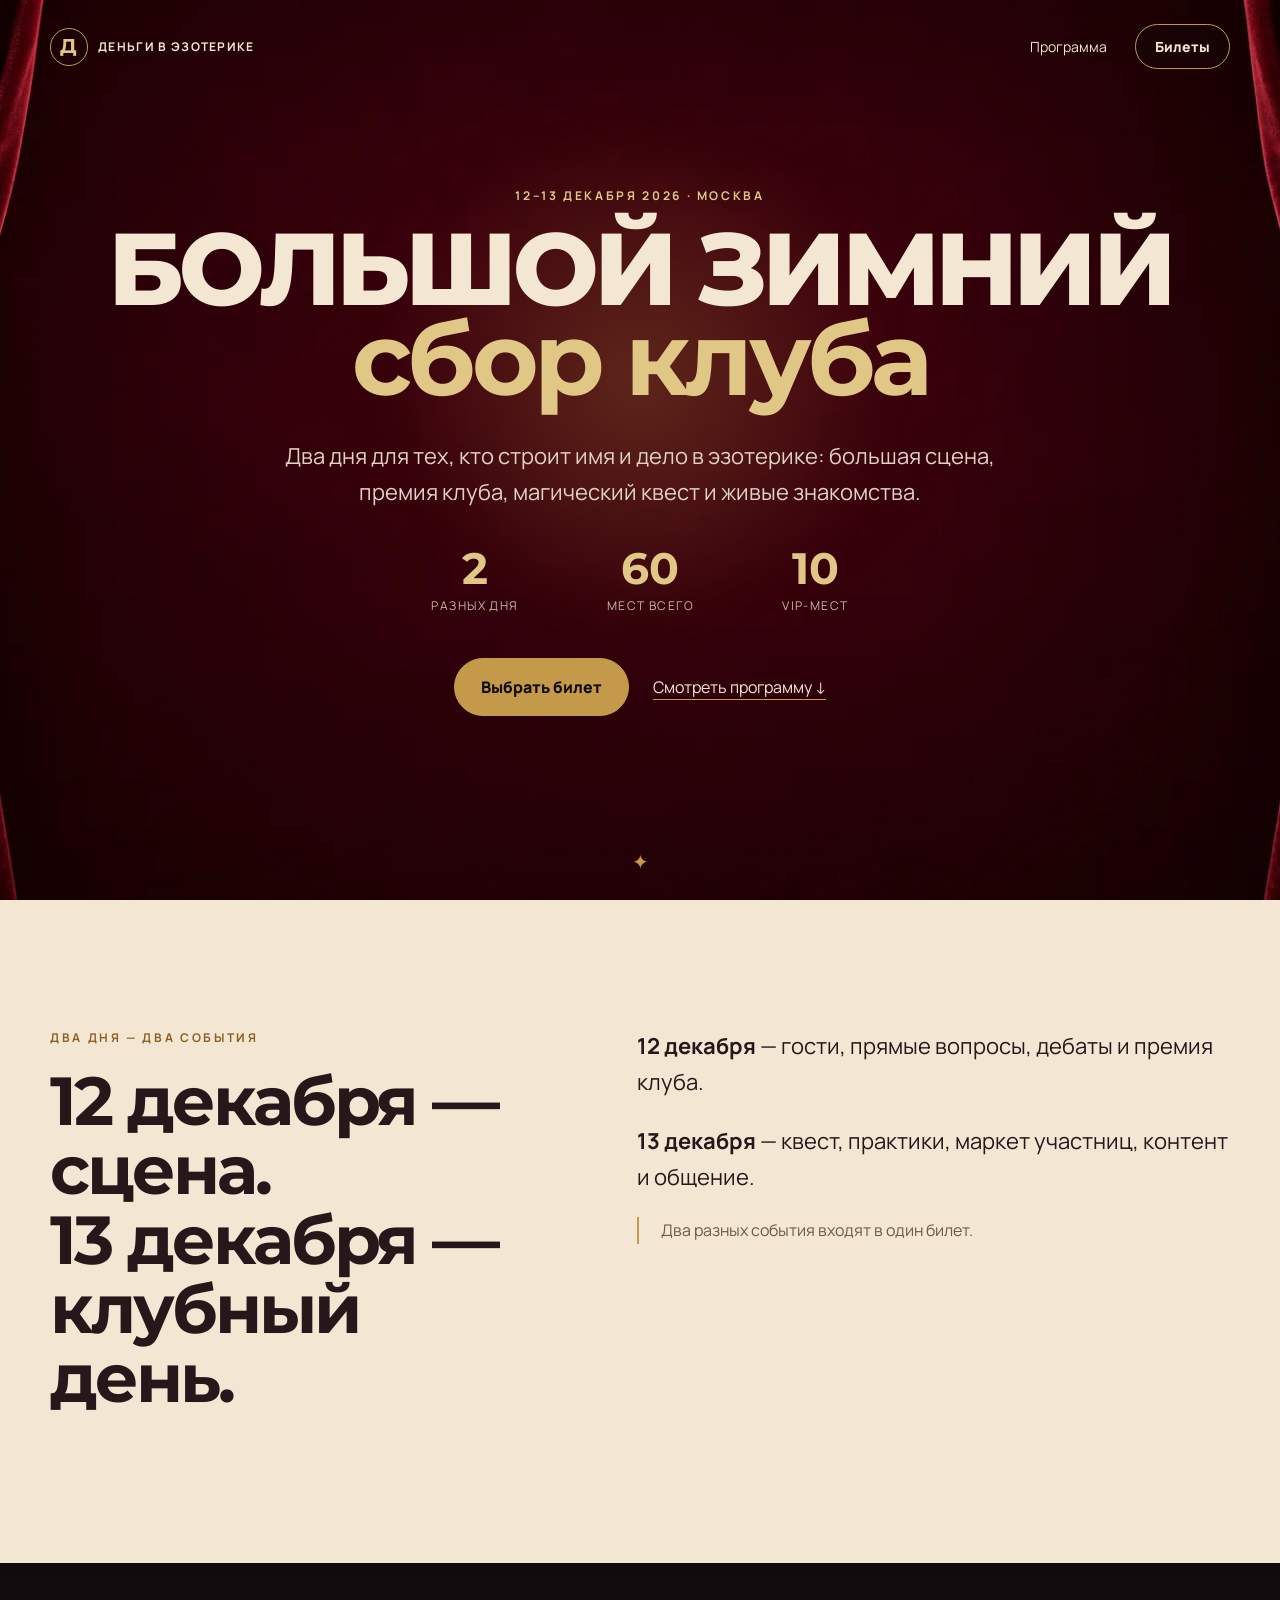
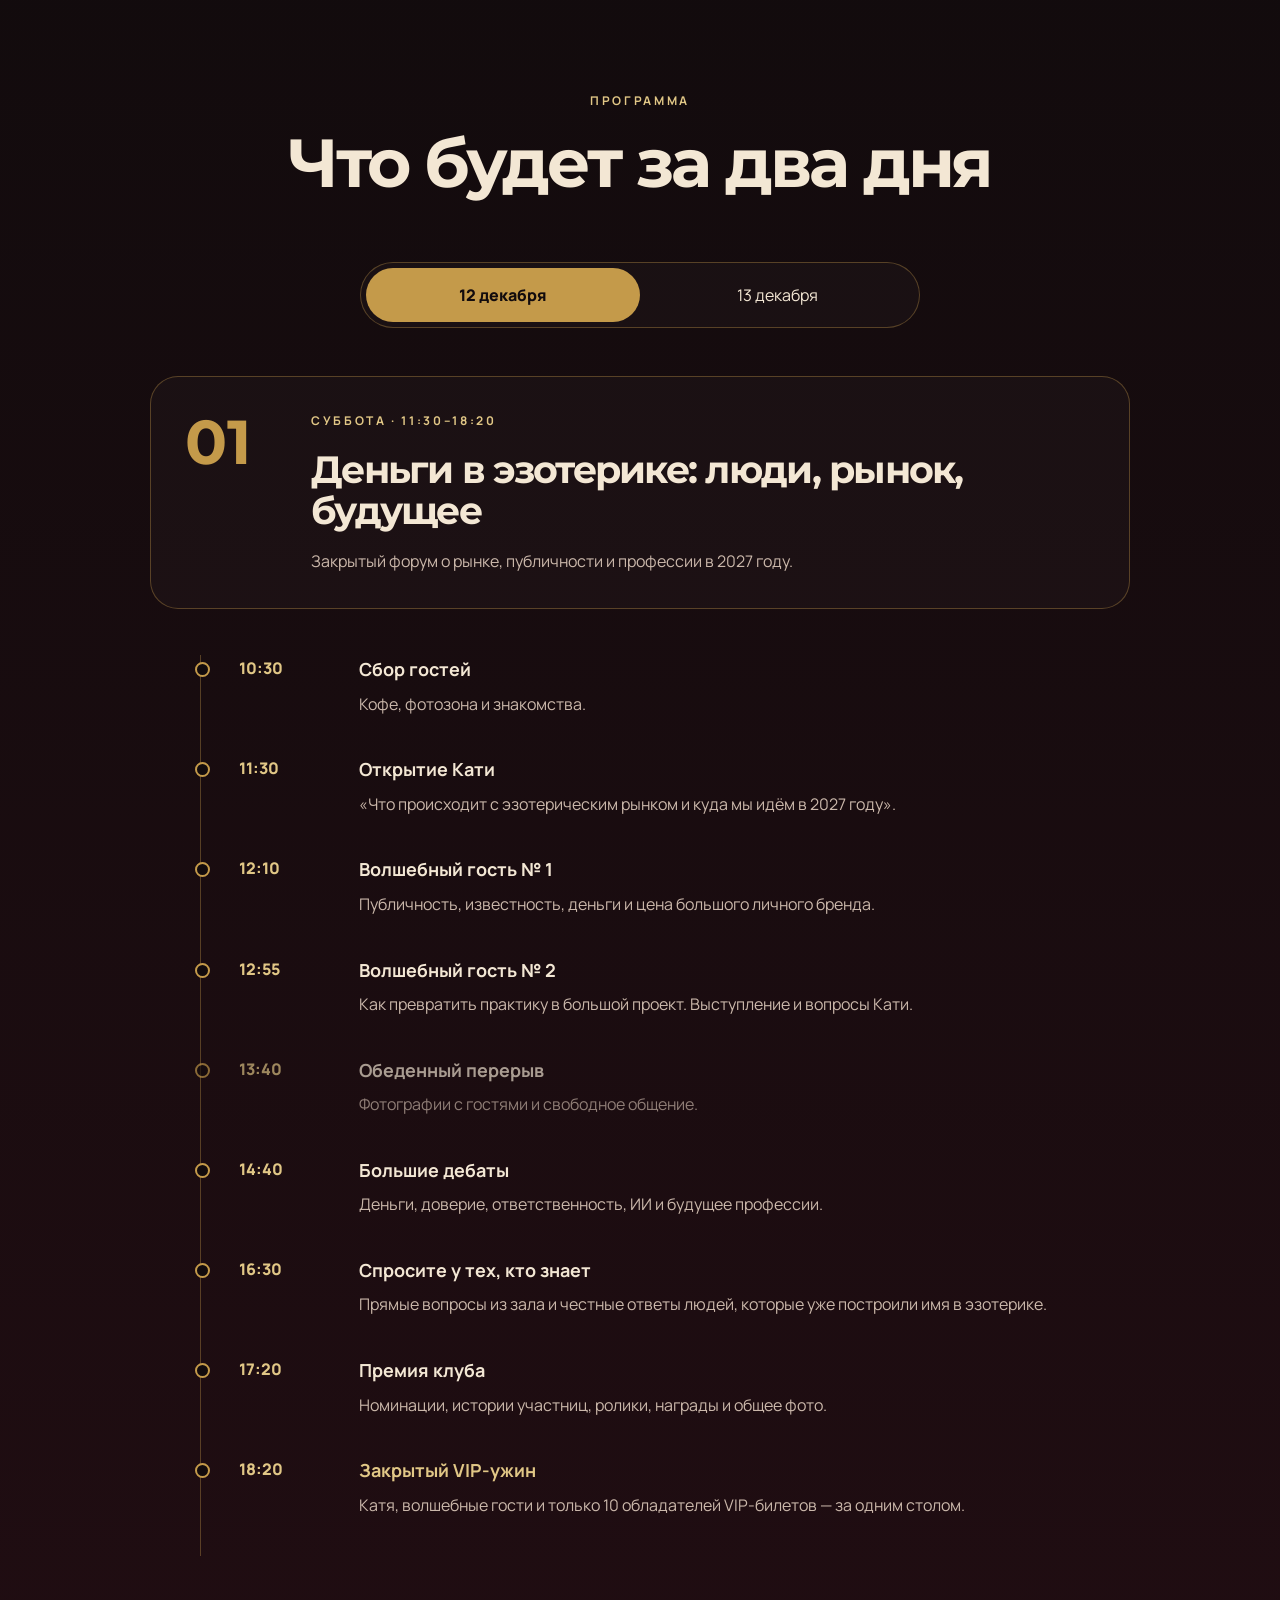
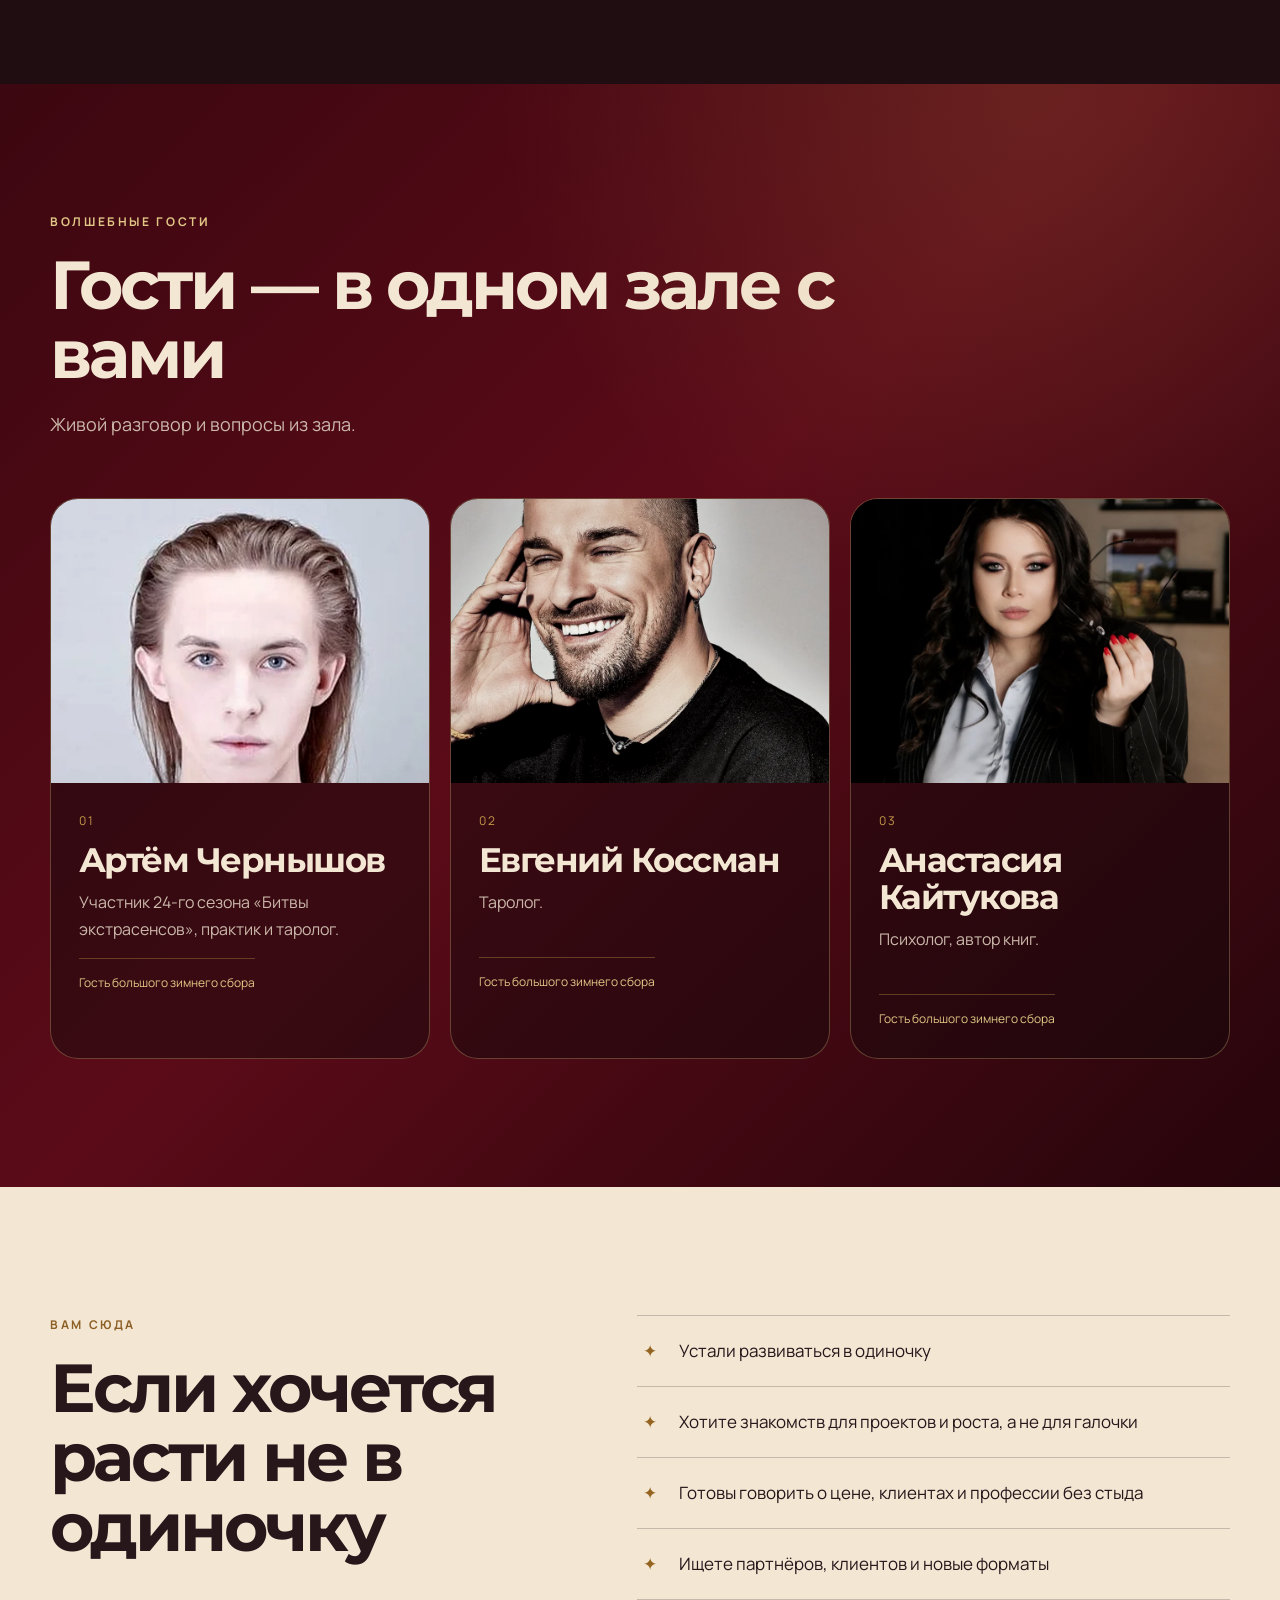
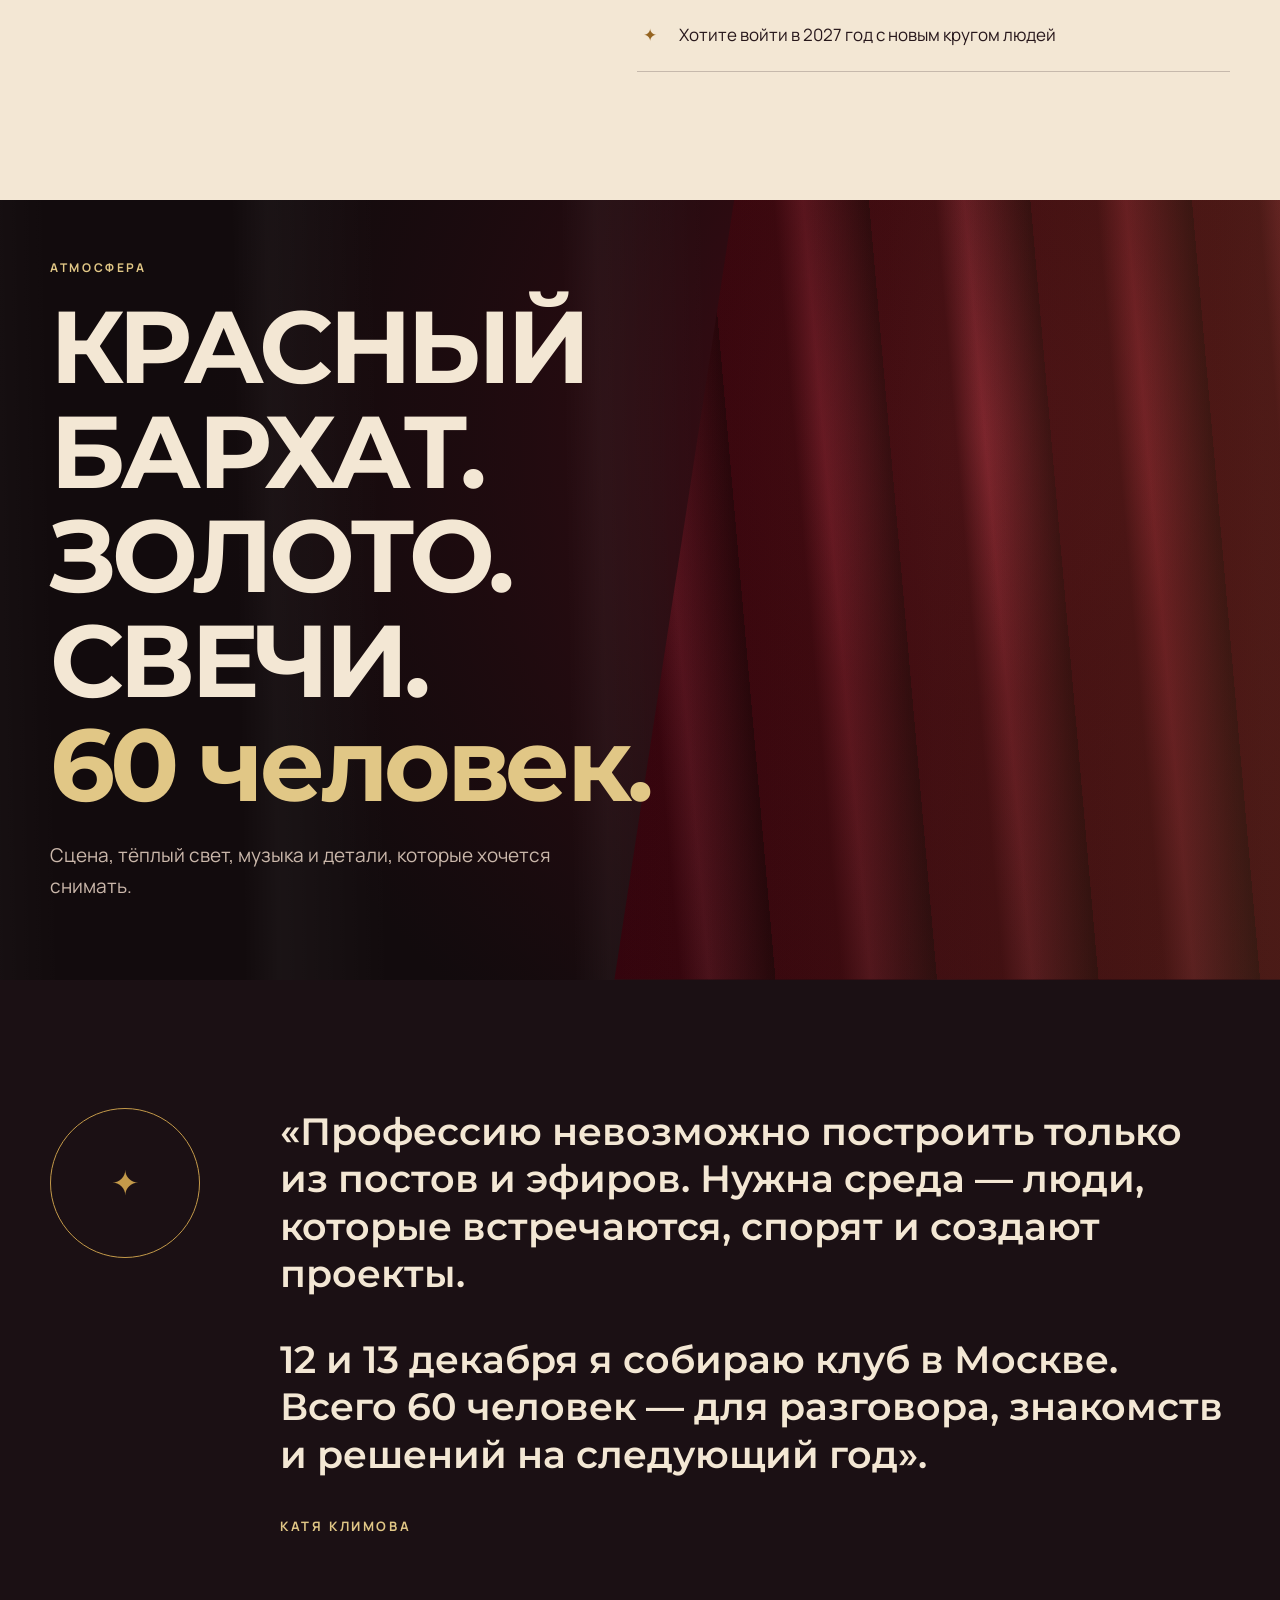
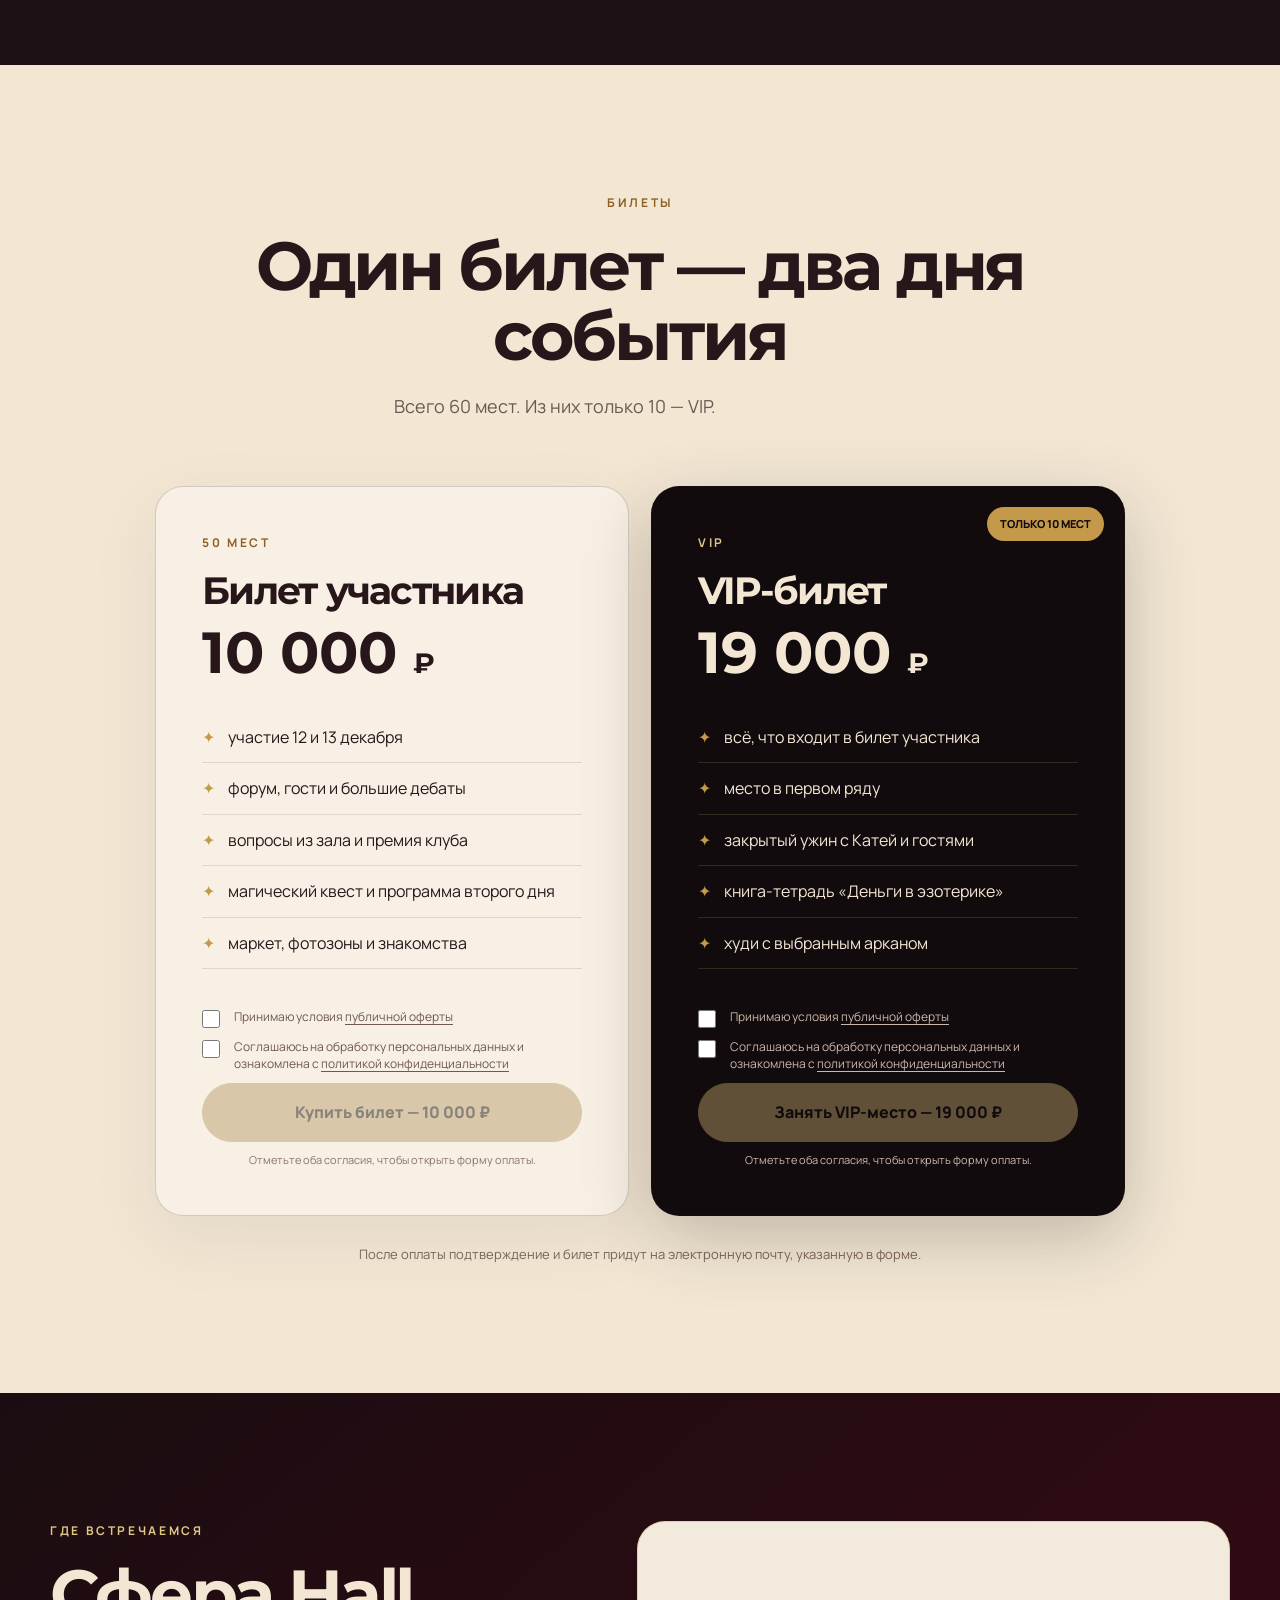
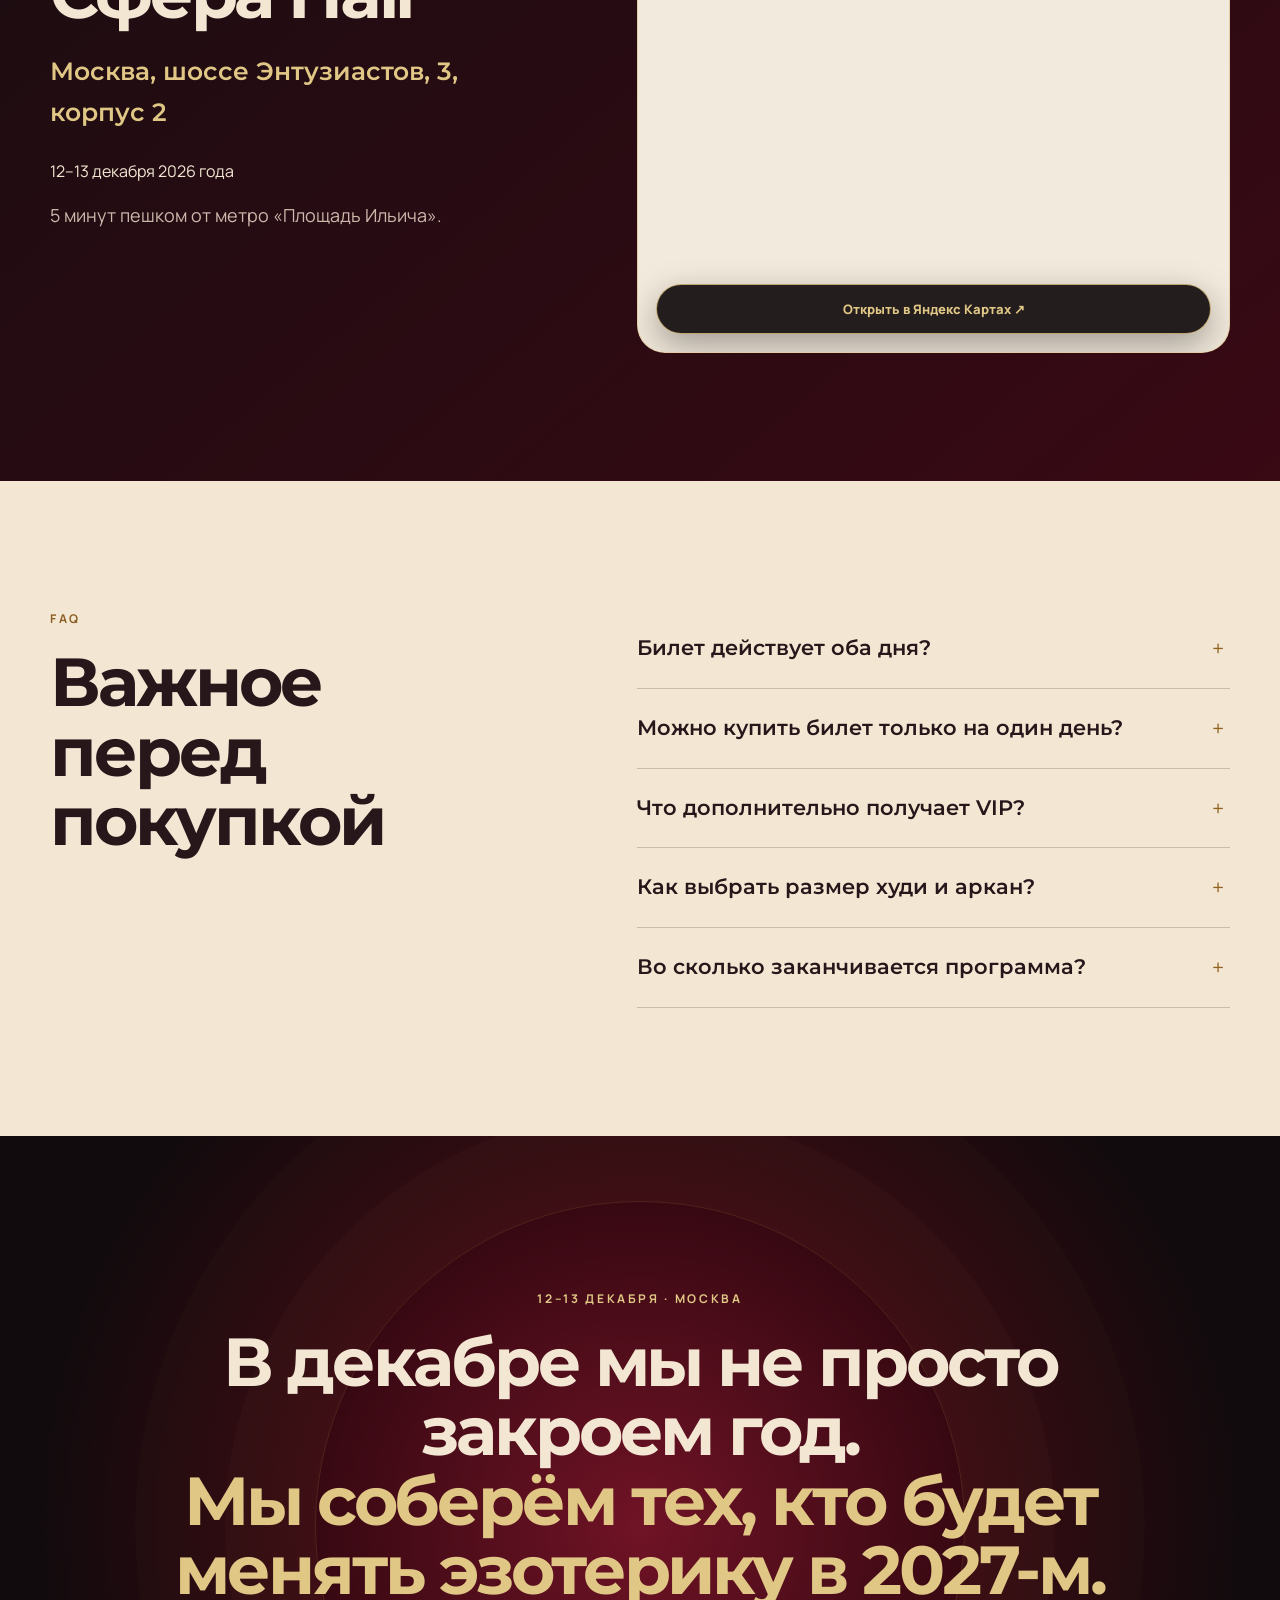
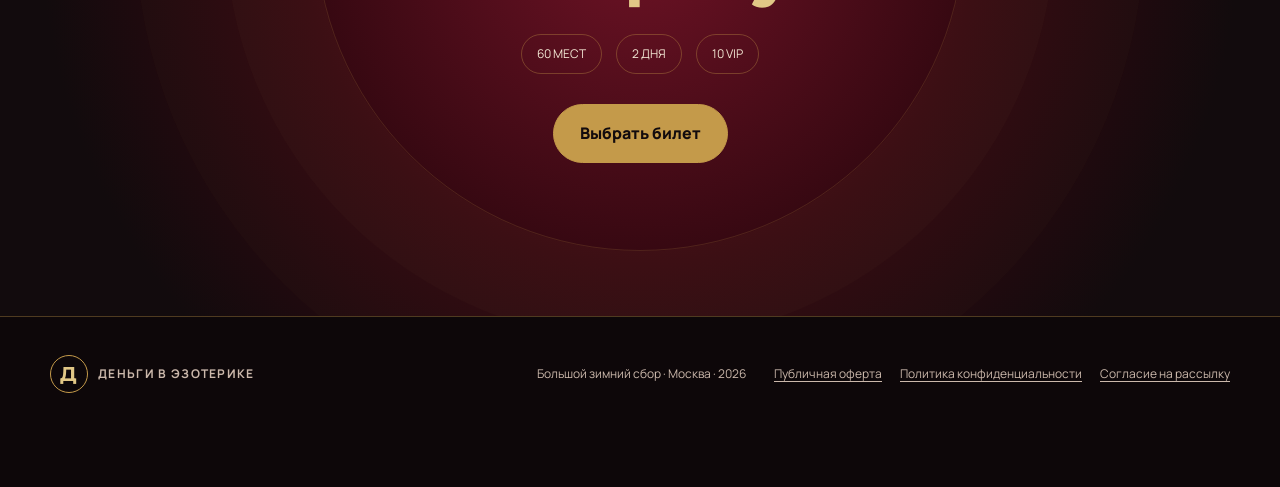
==== index.html @ 818b14c6 "Remove unfinished public-facing notes" ====
<!doctype html>
<html lang="ru">
<head>
  <meta charset="utf-8">
  <meta name="viewport" content="width=device-width, initial-scale=1">
  <meta name="theme-color" content="#120b0d">
  <meta name="description" content="Большой зимний сбор клуба «Деньги в эзотерике» — 12–13 декабря 2026 года в Москве.">
  <title>Большой зимний сбор клуба «Деньги в эзотерике»</title>
  <link rel="icon" href="favicon.svg" type="image/svg+xml">
  <link rel="preconnect" href="https://fonts.googleapis.com">
  <link rel="preconnect" href="https://fonts.gstatic.com" crossorigin>
  <link href="https://fonts.googleapis.com/css2?family=Manrope:wght@400;500;600;700;800&family=Montserrat:wght@600;700;800&display=swap" rel="stylesheet">
  <link rel="stylesheet" href="styles.css?v=20261106-1">
  <script src="script.js?v=20261105-3" defer></script>
</head>
<body>
  <a class="skip-link" href="#main">К содержанию</a>

  <header class="hero" id="top">
    <div class="hero-curtain-intro" data-hero-curtain hidden aria-hidden="true">
      <div class="hero-curtain-intro__panel hero-curtain-intro__panel--left"></div>
      <div class="hero-curtain-intro__panel hero-curtain-intro__panel--right"></div>
    </div>
    <div class="hero__glow" aria-hidden="true"></div>
    <nav class="nav shell" aria-label="Главная навигация">
      <a class="brand" href="#top" aria-label="Наверх">
        <span class="brand__mark">Д</span>
        <span>Деньги в эзотерике</span>
      </a>
      <a class="nav__link" href="#program">Программа</a>
      <a class="button button--small button--ghost" href="#tickets">Билеты</a>
    </nav>

    <div class="hero__content shell">
      <p class="eyebrow">12–13 декабря 2026 · Москва</p>
      <h1>Большой зимний<br><em>сбор клуба</em></h1>
      <p class="hero__lead">Два дня для тех, кто строит имя и дело в эзотерике: большая сцена, премия клуба, магический квест и живые знакомства.</p>

      <div class="hero__facts" aria-label="Главные факты">
        <div><strong>2</strong><span>разных дня</span></div>
        <div><strong>60</strong><span>мест всего</span></div>
        <div><strong>10</strong><span>VIP-мест</span></div>
      </div>

      <div class="hero__actions">
        <a class="button" href="#tickets">Выбрать билет</a>
        <a class="text-link" href="#program">Смотреть программу <span aria-hidden="true">↓</span></a>
      </div>
    </div>

    <div class="hero__ornament" aria-hidden="true">✦</div>
  </header>

  <main id="main">
    <section class="section section--ivory intro">
      <div class="shell intro__grid">
        <div class="section-heading reveal">
          <p class="eyebrow eyebrow--dark">Два дня — два события</p>
          <h2>12 декабря — сцена.<br>13 декабря — клубный день.</h2>
        </div>
        <div class="intro__text reveal">
          <p><strong>12 декабря</strong> — гости, прямые вопросы, дебаты и премия клуба.</p>
          <p><strong>13 декабря</strong> — квест, практики, маркет участниц, контент и общение.</p>
          <p class="note">Два разных события входят в один билет.</p>
        </div>
      </div>
    </section>

    <section class="section program" id="program">
      <div class="shell">
        <div class="section-heading section-heading--center reveal">
          <p class="eyebrow">Программа</p>
          <h2>Что будет за два дня</h2>
        </div>

        <div class="day-switcher reveal" role="tablist" aria-label="Дни программы">
          <button class="day-switcher__button is-active" type="button" role="tab" aria-selected="true" aria-controls="day-12" id="tab-12" data-day="12">12 декабря</button>
          <button class="day-switcher__button" type="button" role="tab" aria-selected="false" aria-controls="day-13" id="tab-13" data-day="13">13 декабря</button>
        </div>

        <article class="day-panel is-active" id="day-12" role="tabpanel" aria-labelledby="tab-12">
          <div class="day-panel__intro">
            <p class="day-panel__number">01</p>
            <div>
              <p class="eyebrow">Суббота · 11:30–18:20</p>
              <h3>Деньги в эзотерике: люди, рынок, будущее</h3>
              <p>Закрытый форум о рынке, публичности и профессии в 2027 году.</p>
            </div>
          </div>
          <div class="timeline">
            <div class="timeline__item"><time>10:30</time><div><h4>Сбор гостей</h4><p>Кофе, фотозона и знакомства.</p></div></div>
            <div class="timeline__item"><time>11:30</time><div><h4>Открытие Кати</h4><p>«Что происходит с эзотерическим рынком и куда мы идём в 2027 году».</p></div></div>
            <div class="timeline__item"><time>12:10</time><div><h4>Волшебный гость № 1</h4><p>Публичность, известность, деньги и цена большого личного бренда.</p></div></div>
            <div class="timeline__item"><time>12:55</time><div><h4>Волшебный гость № 2</h4><p>Как превратить практику в большой проект. Выступление и вопросы Кати.</p></div></div>
            <div class="timeline__item timeline__item--pause"><time>13:40</time><div><h4>Обеденный перерыв</h4><p>Фотографии с гостями и свободное общение.</p></div></div>
            <div class="timeline__item"><time>14:40</time><div><h4>Большие дебаты</h4><p>Деньги, доверие, ответственность, ИИ и будущее профессии.</p></div></div>
            <div class="timeline__item"><time>16:30</time><div><h4>Спросите у тех, кто знает</h4><p>Прямые вопросы из зала и честные ответы людей, которые уже построили имя в эзотерике.</p></div></div>
            <div class="timeline__item"><time>17:20</time><div><h4>Премия клуба</h4><p>Номинации, истории участниц, ролики, награды и общее фото.</p></div></div>
            <div class="timeline__item timeline__item--vip"><time>18:20</time><div><h4>Закрытый VIP-ужин</h4><p>Катя, волшебные гости и только 10 обладателей VIP-билетов — за одним столом.</p></div></div>
          </div>
        </article>

        <article class="day-panel" id="day-13" role="tabpanel" aria-labelledby="tab-13" hidden>
          <div class="day-panel__intro">
            <p class="day-panel__number">02</p>
            <div>
              <p class="eyebrow">Воскресенье · 10:00–17:00</p>
              <h3>Клубное воскресенье. Эзотерический салон для своих</h3>
              <p>Квест, практики, свои проекты, контент и общение без сцены.</p>
            </div>
          </div>
          <div class="timeline">
            <div class="timeline__item"><time>10:00</time><div><h4>Сбор гостей</h4><p>Регистрация, кофе и распределение по командам.</p></div></div>
            <div class="timeline__item"><time>10:30</time><div><h4>Магический квест по станциям</h4><p>Команды проходят задания, пробуют разные практики и собирают подсказки.</p></div></div>
            <div class="timeline__item"><time>12:30</time><div><h4>Финал квеста</h4><p>Подведение итогов и награждение команд.</p></div></div>
            <div class="timeline__item timeline__item--pause"><time>13:00</time><div><h4>Обеденный перерыв</h4></div></div>
            <div class="timeline__item"><time>14:00</time><div><h4>Эзотерический салон для своих</h4><p>Приёмы у практиков, маркет участниц, фотозоны, съёмка контента и свободное общение.</p></div></div>
            <div class="timeline__item"><time>16:30</time><div><h4>Общее завершение</h4><p>Благодарность участницам и ведущим, финальное фото и обмен контактами.</p></div></div>
          </div>
        </article>
      </div>
    </section>

    <section class="section section--red guests" id="guests">
      <div class="shell">
        <div class="section-heading reveal">
          <p class="eyebrow">Волшебные гости</p>
          <h2>Гости — в одном зале с вами</h2>
          <p>Живой разговор и вопросы из зала.</p>
        </div>
        <div class="guest-grid">
          <article class="guest-card reveal">
            <div class="guest-card__portrait guest-card__portrait--artem"><img src="assets/guests/artem-chernyshov.webp" alt="Артём Чернышов" loading="lazy" width="400" height="533"></div>
            <div class="guest-card__body"><p class="guest-card__index">01</p><h3>Артём Чернышов</h3><p>Участник 24-го сезона «Битвы экстрасенсов», практик и таролог.</p><span class="guest-card__status">Гость большого зимнего сбора</span></div>
          </article>
          <article class="guest-card reveal">
            <div class="guest-card__portrait guest-card__portrait--kossman"><img src="assets/guests/evgeniy-kossman.webp" alt="Евгений Коссман" loading="lazy" width="900" height="1350"></div>
            <div class="guest-card__body"><p class="guest-card__index">02</p><h3>Евгений Коссман</h3><p>Таролог.</p><span class="guest-card__status">Гость большого зимнего сбора</span></div>
          </article>
          <article class="guest-card reveal">
            <div class="guest-card__portrait guest-card__portrait--anastasia"><img src="assets/guests/anastasia-kaytukova.webp" alt="Анастасия Кайтукова" loading="lazy" width="900" height="1086"></div>
            <div class="guest-card__body"><p class="guest-card__index">03</p><h3>Анастасия Кайтукова</h3><p>Психолог, автор книг.</p><span class="guest-card__status">Гость большого зимнего сбора</span></div>
          </article>
        </div>
      </div>
    </section>

    <section class="section section--ivory for-whom">
      <div class="shell for-whom__grid">
        <div class="section-heading reveal">
          <p class="eyebrow eyebrow--dark">Вам сюда</p>
          <h2>Если хочется расти не в одиночку</h2>
        </div>
        <ul class="reason-list reveal">
          <li>Устали развиваться в одиночку</li>
          <li>Хотите знакомств для проектов и роста, а не для галочки</li>
          <li>Готовы говорить о цене, клиентах и профессии без стыда</li>
          <li>Ищете партнёров, клиентов и новые форматы</li>
          <li>Хотите войти в 2027 год с новым кругом людей</li>
        </ul>
      </div>
    </section>

    <section class="atmosphere" aria-label="Атмосфера мероприятия">
      <div class="atmosphere__veil" aria-hidden="true"></div>
      <div class="shell atmosphere__content reveal">
        <p class="eyebrow">Атмосфера</p>
        <h2>Красный бархат.<br>Золото. Свечи.<br><em>60 человек.</em></h2>
        <p>Сцена, тёплый свет, музыка и детали, которые хочется снимать.</p>
      </div>
    </section>

    <section class="section manifesto">
      <div class="shell manifesto__grid">
        <div class="manifesto__symbol" aria-hidden="true">✦</div>
        <blockquote class="reveal">
          <p>«Профессию невозможно построить только из постов и эфиров. Нужна среда — люди, которые встречаются, спорят и создают проекты.</p>
          <p>12 и 13 декабря я собираю клуб в Москве. Всего 60 человек — для разговора, знакомств и решений на следующий год».</p>
          <footer>Катя Климова</footer>
        </blockquote>
      </div>
    </section>

    <section class="section section--ivory tickets" id="tickets">
      <div class="shell">
        <div class="section-heading section-heading--center reveal">
          <p class="eyebrow eyebrow--dark">Билеты</p>
          <h2>Один билет — два дня события</h2>
          <p>Всего 60 мест. Из них только 10 — VIP.</p>
        </div>
        <div class="ticket-grid">
          <article class="ticket-card reveal">
            <div class="ticket-card__top"><p class="eyebrow eyebrow--dark">50 мест</p><h3>Билет участника</h3><p class="price">10 000 <span>₽</span></p></div>
            <ul>
              <li>участие 12 и 13 декабря</li>
              <li>форум, гости и большие дебаты</li>
              <li>вопросы из зала и премия клуба</li>
              <li>магический квест и программа второго дня</li>
              <li>маркет, фотозоны и знакомства</li>
            </ul>
            <div class="payment-gate" data-payment-gate data-widget-id="1679291" data-script-id="4bff824f4f97cd9345e3045f56f57067ceae43ba">
              <label class="legal-check">
                <input type="checkbox" data-required-consent>
                <span>Принимаю условия <a href="offer-event.html" target="_blank" rel="noopener">публичной оферты</a></span>
              </label>
              <label class="legal-check">
                <input type="checkbox" data-required-consent>
                <span>Соглашаюсь на обработку персональных данных и ознакомлена с <a href="https://katiklimova.ru/pd" target="_blank" rel="noopener">политикой конфиденциальности</a></span>
              </label>
              <button class="button button--wide payment-button" type="button" disabled>Купить билет — 10 000 ₽</button>
              <p class="payment-gate__hint">Отметьте оба согласия, чтобы открыть форму оплаты.</p>
              <div class="payment-widget" data-payment-widget aria-live="polite"></div>
            </div>
          </article>

          <article class="ticket-card ticket-card--vip reveal">
            <span class="ticket-card__badge">Только 10 мест</span>
            <div class="ticket-card__top"><p class="eyebrow">VIP</p><h3>VIP-билет</h3><p class="price">19 000 <span>₽</span></p></div>
            <ul>
              <li>всё, что входит в билет участника</li>
              <li>место в первом ряду</li>
              <li>закрытый ужин с Катей и гостями</li>
              <li>книга-тетрадь «Деньги в эзотерике»</li>
              <li>худи с выбранным арканом</li>
            </ul>
            <div class="payment-gate payment-gate--vip" data-payment-gate data-widget-id="1679295" data-script-id="458eb72a8f44d064a686b9046f6de6d880726565">
              <label class="legal-check">
                <input type="checkbox" data-required-consent>
                <span>Принимаю условия <a href="offer-event.html" target="_blank" rel="noopener">публичной оферты</a></span>
              </label>
              <label class="legal-check">
                <input type="checkbox" data-required-consent>
                <span>Соглашаюсь на обработку персональных данных и ознакомлена с <a href="https://katiklimova.ru/pd" target="_blank" rel="noopener">политикой конфиденциальности</a></span>
              </label>
              <button class="button button--gold button--wide payment-button" type="button" disabled>Занять VIP-место — 19 000 ₽</button>
              <p class="payment-gate__hint">Отметьте оба согласия, чтобы открыть форму оплаты.</p>
              <div class="payment-widget" data-payment-widget aria-live="polite"></div>
            </div>
          </article>
        </div>
        <p class="tickets__notice">После оплаты подтверждение и билет придут на электронную почту, указанную в форме.</p>
      </div>
    </section>

    <section class="section venue" id="venue">
      <div class="shell venue__grid">
        <div class="section-heading reveal">
          <p class="eyebrow">Где встречаемся</p>
          <h2>Сфера Hall</h2>
          <p class="venue__address">Москва, шоссе Энтузиастов, 3, корпус 2</p>
          <p>12–13 декабря 2026 года</p>
          <p class="venue__note">5 минут пешком от метро «Площадь Ильича».</p>
        </div>
        <div class="venue__map reveal">
          <iframe
            title="Карта: Сфера Hall, Москва, шоссе Энтузиастов, 3, корпус 2"
            src="https://yandex.ru/map-widget/v1/?mode=search&amp;oid=206135865527&amp;ol=biz&amp;z=16"
            loading="lazy"
            allowfullscreen>
          </iframe>
          <a class="venue__map-link" href="https://yandex.ru/maps/org/sfera/206135865527/" target="_blank" rel="noopener">Открыть в Яндекс Картах ↗</a>
        </div>
      </div>
    </section>

    <section class="section section--ivory faq" id="faq">
      <div class="shell faq__grid">
        <div class="section-heading reveal"><p class="eyebrow eyebrow--dark">FAQ</p><h2>Важное перед покупкой</h2></div>
        <div class="accordion reveal">
          <details><summary>Билет действует оба дня?</summary><p>Да. Обычный и VIP-билет включают программу 12 и 13 декабря.</p></details>
          <details><summary>Можно купить билет только на один день?</summary><p>Нет. Мероприятие задумано как единая двухдневная программа.</p></details>
          <details><summary>Что дополнительно получает VIP?</summary><p>Место в первом ряду, закрытый ужин с Катей и гостями, книгу-тетрадь и худи с выбранным арканом.</p></details>
          <details><summary>Как выбрать размер худи и аркан?</summary><p>После оплаты VIP-билета участник получит отдельную форму.</p></details>
          <details><summary>Во сколько заканчивается программа?</summary><p>12 декабря основная программа заканчивается в 18:20, VIP-ужин — в 21:30. 13 декабря программа заканчивается в 17:00.</p></details>
        </div>
      </div>
    </section>

    <section class="final-cta">
      <div class="final-cta__glow" aria-hidden="true"></div>
      <div class="shell final-cta__content reveal">
        <p class="eyebrow">12–13 декабря · Москва</p>
        <h2>В декабре мы не просто закроем год.<br><em>Мы соберём тех, кто будет менять эзотерику в 2027-м.</em></h2>
        <div class="final-cta__facts"><span>60 мест</span><span>2 дня</span><span>10 VIP</span></div>
        <a class="button" href="#tickets">Выбрать билет</a>
      </div>
    </section>
  </main>

  <footer class="footer">
    <div class="shell footer__inner">
      <a class="brand" href="#top"><span class="brand__mark">Д</span><span>Деньги в эзотерике</span></a>
      <p>Большой зимний сбор · Москва · 2026</p>
      <nav aria-label="Юридические документы">
        <a href="offer-event.html">Публичная оферта</a>
        <a href="https://katiklimova.ru/pd" target="_blank" rel="noopener">Политика конфиденциальности</a>
        <a href="https://katiklimova.ru/soglasie" target="_blank" rel="noopener">Согласие на рассылку</a>
      </nav>
    </div>
  </footer>

  <a class="mobile-cta" href="#tickets">Билеты · от 10 000 ₽</a>

</body>
</html>
---- styles.css ----
:root {
  --ink: #f3e7d4;
  --ink-muted: #cbb8ab;
  --night: #120b0d;
  --night-soft: #1b1014;
  --wine: #5b0b18;
  --wine-bright: #a7192e;
  --gold: #c49a4a;
  --gold-soft: #e1c786;
  --ivory: #f3e7d4;
  --paper: #f8f0e5;
  --paper-ink: #27171b;
  --line: rgba(196, 154, 74, .36);
  --radius: 28px;
  --display: "Montserrat", Arial, sans-serif;
  --sans: "Manrope", Arial, sans-serif;
}

* { box-sizing: border-box; }
html { scroll-behavior: smooth; }
body { margin: 0; color: var(--ink); background: var(--night); font-family: var(--sans); line-height: 1.65; overflow-x: hidden; }
button, a { font: inherit; }
a { color: inherit; }
img { max-width: 100%; display: block; }
button { color: inherit; }
::selection { background: var(--gold); color: var(--night); }

.skip-link { position: fixed; left: 16px; top: -100px; z-index: 100; padding: 10px 16px; background: var(--ivory); color: var(--night); border-radius: 8px; }
.skip-link:focus { top: 16px; }
.shell { width: min(1180px, calc(100% - 40px)); margin-inline: auto; }
.section { padding: clamp(78px, 10vw, 144px) 0; position: relative; }
.section--ivory { background: var(--ivory); color: var(--paper-ink); }
.section--red { background: linear-gradient(135deg, #3c0710 0%, var(--wine) 48%, #26050b 100%); }
.eyebrow { margin: 0 0 18px; color: var(--gold-soft); font-size: 12px; font-weight: 700; letter-spacing: .22em; text-transform: uppercase; }
.eyebrow--dark { color: #8d5f25; }
h1, h2, h3, h4, p { margin-top: 0; }
h1, h2, h3 { font-family: var(--display); letter-spacing: -.045em; }
h1 { margin: 0; font-size: clamp(54px, 8vw, 112px); font-weight: 800; line-height: .88; text-transform: uppercase; }
h1 em, h2 em { color: var(--gold-soft); font-style: normal; font-weight: 700; text-transform: none; }
h2 { margin-bottom: 22px; font-size: clamp(38px, 5.4vw, 68px); font-weight: 700; line-height: 1.02; }
h3 { font-size: clamp(28px, 3vw, 42px); line-height: 1.08; }
.section-heading { max-width: 850px; }
.section-heading--center { margin: 0 auto 64px; text-align: center; }
.section-heading > p:last-child { max-width: 680px; color: var(--ink-muted); font-size: 18px; }
.section--ivory .section-heading > p:last-child { color: #6e5850; }

.button { display: inline-flex; align-items: center; justify-content: center; min-height: 56px; padding: 15px 26px; border: 1px solid var(--gold); border-radius: 999px; background: var(--gold); color: var(--night); font-weight: 800; text-decoration: none; cursor: pointer; transition: transform .2s ease, background .2s ease, box-shadow .2s ease; }
.button:hover { transform: translateY(-2px); background: var(--gold-soft); box-shadow: 0 16px 34px rgba(0,0,0,.28); }
.button--small { min-height: 42px; padding: 10px 19px; font-size: 14px; }
.button--ghost { background: rgba(18,11,13,.28); color: var(--ink); }
.button--gold { background: var(--gold); }
.button--wide { width: 100%; }
.text-link { text-underline-offset: 6px; text-decoration-color: var(--gold); }

.hero { position: relative; min-height: 100svh; padding-bottom: 90px; overflow: hidden; background: url("assets/photos/hero-curtains-v1.webp") center / cover no-repeat; }
.hero-curtain-intro { position: absolute; z-index: 30; inset: 0; overflow: hidden; pointer-events: none; }
.hero-curtain-intro[hidden] { display: none; }
.hero-curtain-intro__panel { position: absolute; top: 0; bottom: 0; width: 51%; background: repeating-linear-gradient(90deg, #190106 0 4%, #4c0714 8%, #8b1429 14%, #4c0714 21%, #170105 27%); box-shadow: inset 0 0 90px rgba(0,0,0,.7), 0 0 45px rgba(0,0,0,.72); will-change: transform; }
.hero-curtain-intro__panel::after { content: ""; position: absolute; top: 0; bottom: 0; width: 2px; background: linear-gradient(180deg, #7f541b, #e3c372 48%, #7f541b); opacity: .8; }
.hero-curtain-intro__panel--left { left: 0; }
.hero-curtain-intro__panel--left::after { right: 0; }
.hero-curtain-intro__panel--right { right: 0; }
.hero-curtain-intro__panel--right::after { left: 0; }
.hero__glow { position: absolute; inset: 12% 30% auto; height: 60%; background: radial-gradient(circle, rgba(196,154,74,.25), transparent 68%); filter: blur(20px); }
.nav { position: relative; z-index: 5; display: grid; grid-template-columns: 1fr auto auto; align-items: center; gap: 28px; padding-top: 24px; }
.nav__link { font-size: 14px; text-decoration: none; }
.brand { display: inline-flex; align-items: center; gap: 10px; width: fit-content; font-size: 12px; font-weight: 700; letter-spacing: .11em; text-decoration: none; text-transform: uppercase; }
.brand__mark { display: grid; place-items: center; width: 38px; height: 38px; border: 1px solid var(--gold); border-radius: 50%; color: var(--gold-soft); font-family: var(--display); font-size: 20px; }
.hero__content { position: relative; z-index: 3; display: flex; flex-direction: column; align-items: center; padding-top: clamp(90px, 13vh, 150px); text-align: center; }
.hero__lead { max-width: 790px; margin: 34px auto 38px; color: #e1d1c7; font-size: clamp(17px, 2vw, 22px); }
.hero__facts { display: flex; justify-content: center; gap: clamp(32px, 7vw, 88px); margin-bottom: 42px; }
.hero__facts div { display: flex; flex-direction: column; }
.hero__facts strong { color: var(--gold-soft); font-family: var(--display); font-size: 44px; line-height: .9; }
.hero__facts span { margin-top: 8px; color: var(--ink-muted); font-size: 12px; letter-spacing: .12em; text-transform: uppercase; }
.hero__actions { display: flex; align-items: center; gap: 24px; }
.hero__ornament { position: absolute; left: 50%; bottom: 22px; color: var(--gold); font-size: 20px; transform: translateX(-50%); }

.intro__grid, .for-whom__grid, .venue__grid, .faq__grid { display: grid; grid-template-columns: minmax(0, .9fr) minmax(0, 1.1fr); gap: clamp(44px, 8vw, 120px); align-items: start; }
.intro__text { font-size: clamp(18px, 2vw, 22px); }
.intro__text p { margin-bottom: 22px; }
.note { padding-left: 22px; border-left: 2px solid var(--gold); color: #6e5850; font-size: 16px; }

.program { background: linear-gradient(180deg, var(--night) 0%, #200d12 100%); }
.day-switcher { display: grid; grid-template-columns: 1fr 1fr; width: min(560px, 100%); margin: 0 auto 48px; padding: 5px; border: 1px solid var(--line); border-radius: 999px; background: rgba(255,255,255,.025); }
.day-switcher__button { padding: 14px; border: 0; border-radius: 999px; background: transparent; cursor: pointer; }
.day-switcher__button.is-active { background: var(--gold); color: var(--night); font-weight: 800; }
.day-panel { width: min(980px, 100%); margin: auto; }
.day-panel[hidden] { display: none; }
.day-panel__intro { display: grid; grid-template-columns: 100px 1fr; gap: 26px; margin-bottom: 46px; padding: 34px; border: 1px solid var(--line); border-radius: var(--radius); background: rgba(255,255,255,.025); }
.day-panel__number { color: var(--gold); font-family: var(--display); font-size: 62px; font-weight: 700; line-height: 1; }
.day-panel__intro h3 { margin-bottom: 16px; }
.day-panel__intro p:last-child { margin-bottom: 0; color: var(--ink-muted); }
.timeline { margin-left: 50px; border-left: 1px solid var(--line); }
.timeline__item { position: relative; display: grid; grid-template-columns: 90px 1fr; gap: 30px; padding: 0 0 38px 38px; }
.timeline__item::before { content: ""; position: absolute; left: -6px; top: 7px; width: 11px; height: 11px; border: 2px solid var(--gold); border-radius: 50%; background: var(--night); }
.timeline__item time { color: var(--gold-soft); font-weight: 800; }
.timeline__item h4 { margin: 0 0 6px; font-size: 18px; }
.timeline__item p { margin: 0; color: var(--ink-muted); }
.timeline__item--pause { opacity: .66; }
.timeline__item--vip h4 { color: var(--gold-soft); }

.guests::before { content: ""; position: absolute; inset: 0; pointer-events: none; background: radial-gradient(circle at 80% 0%, rgba(196,154,74,.16), transparent 35%); }
.guest-grid { display: grid; grid-template-columns: repeat(3, 1fr); gap: 20px; margin-top: 58px; }
.guest-card { overflow: hidden; border: 1px solid rgba(225,199,134,.3); border-radius: var(--radius); background: rgba(18,11,13,.45); }
.guest-card__portrait { aspect-ratio: 4/3; overflow: hidden; background: #3b0710; }
.guest-card__portrait img { width: 100%; height: 100%; object-fit: cover; filter: saturate(.9) contrast(1.03); transition: transform .55s ease; }
.guest-card:hover .guest-card__portrait img { transform: scale(1.025); }
.guest-card__portrait--artem img { object-position: center 20%; }
.guest-card__portrait--kossman img { object-position: center 24%; }
.guest-card__portrait--anastasia img { object-position: center 18%; }
.guest-card__body { padding: 28px; }
.guest-card__index { color: var(--gold); font-size: 12px; letter-spacing: .2em; }
.guest-card h3 { margin-bottom: 10px; font-size: 34px; }
.guest-card__body > p:not(.guest-card__index) { min-height: 52px; color: var(--ink-muted); }
.guest-card__status { display: inline-block; padding-top: 14px; border-top: 1px solid var(--line); color: var(--gold-soft); font-size: 12px; }

.reason-list { margin: 0; padding: 0; list-style: none; border-top: 1px solid rgba(39,23,27,.22); }
.reason-list li { position: relative; padding: 21px 20px 21px 42px; border-bottom: 1px solid rgba(39,23,27,.22); font-size: 17px; }
.reason-list li::before { content: "✦"; position: absolute; left: 6px; color: #956421; }

.atmosphere { position: relative; min-height: 780px; display: grid; align-items: center; overflow: hidden; background: linear-gradient(100deg, rgba(18,11,13,.95), rgba(18,11,13,.28)), radial-gradient(circle at 75% 30%, #aa263a 0%, #5b0b18 24%, #120b0d 68%); }
.atmosphere::before { content: ""; position: absolute; inset: -20%; background: repeating-linear-gradient(92deg, transparent 0 10%, rgba(255,255,255,.035) 12%, transparent 18%); transform: rotate(-3deg); }
.atmosphere__veil { position: absolute; inset: 0 0 0 48%; background: linear-gradient(90deg, transparent, rgba(196,154,74,.15)), repeating-linear-gradient(85deg, rgba(56,2,12,.85) 0 9%, rgba(150,23,45,.35) 13%, rgba(31,0,6,.75) 22%); clip-path: polygon(18% 0,100% 0,100% 100%,0 100%); }
.atmosphere__content { position: relative; z-index: 2; }
.atmosphere__content h2 { max-width: 760px; font-size: clamp(54px, 8vw, 106px); text-transform: uppercase; }
.atmosphere__content > p:last-child { max-width: 560px; color: var(--ink-muted); font-size: 19px; }

.manifesto { background: var(--night-soft); }
.manifesto__grid { display: grid; grid-template-columns: 160px 1fr; gap: 70px; align-items: start; }
.manifesto__symbol { position: sticky; top: 50px; display: grid; place-items: center; width: 150px; height: 150px; border: 1px solid var(--gold); border-radius: 50%; color: var(--gold); font-size: 34px; }
blockquote { margin: 0; }
blockquote p { font-family: var(--display); font-size: clamp(25px, 3vw, 38px); font-weight: 600; line-height: 1.25; }
blockquote footer { margin-top: 34px; color: var(--gold-soft); font-size: 13px; font-weight: 700; letter-spacing: .2em; text-transform: uppercase; }

.ticket-grid { display: grid; grid-template-columns: 1fr 1fr; gap: 22px; width: min(970px, 100%); margin: auto; }
.ticket-card { position: relative; display: flex; flex-direction: column; padding: clamp(28px, 4vw, 46px); border: 1px solid rgba(39,23,27,.18); border-radius: var(--radius); background: var(--paper); box-shadow: 0 22px 70px rgba(39,23,27,.08); }
.ticket-card--vip { background: var(--night); color: var(--ink); box-shadow: 0 22px 70px rgba(39,23,27,.24); }
.ticket-card__badge { position: absolute; right: 20px; top: 20px; padding: 8px 13px; border-radius: 999px; background: var(--gold); color: var(--night); font-size: 11px; font-weight: 800; text-transform: uppercase; }
.ticket-card h3 { margin-bottom: 12px; }
.price { margin-bottom: 30px; font-family: var(--display); font-size: 58px; font-weight: 700; line-height: 1; }
.price span { font-size: .48em; }
.ticket-card ul { flex: 1; margin: 0 0 32px; padding: 0; list-style: none; }
.ticket-card li { position: relative; padding: 12px 0 12px 26px; border-bottom: 1px solid rgba(39,23,27,.12); }
.ticket-card--vip li { border-color: rgba(225,199,134,.16); }
.ticket-card li::before { content: "✦"; position: absolute; left: 0; color: var(--gold); }
.tickets__notice { max-width: 760px; margin: 28px auto 0; color: #7c655d; font-size: 13px; text-align: center; }
.payment-gate { margin-top: 8px; }
.legal-check { display: grid; grid-template-columns: 22px 1fr; gap: 10px; align-items: start; margin: 0 0 11px; color: #6e5850; font-size: 12px; line-height: 1.4; }
.ticket-card--vip .legal-check { color: var(--ink-muted); }
.legal-check input { width: 18px; height: 18px; margin: 1px 0 0; accent-color: var(--gold); }
.legal-check a, .footer a { color: inherit; text-underline-offset: 3px; }
.legal-check a:hover, .footer a:hover { color: #9b6b22; }
.ticket-card--vip .legal-check a:hover { color: var(--gold-soft); }
.payment-button:disabled { cursor: not-allowed; filter: grayscale(.35); opacity: .48; transform: none; }
.payment-gate__hint { margin: 9px 0 0; color: #8b756d; font-size: 11px; text-align: center; }
.ticket-card--vip .payment-gate__hint { color: var(--ink-muted); }
.payment-widget { width: 100%; margin-top: 18px; overflow: hidden; }
.payment-widget:empty { display: none; }
.payment-gate.is-open .legal-check,
.payment-gate.is-open .payment-button,
.payment-gate.is-open .payment-gate__hint { display: none; }

.venue { background: linear-gradient(140deg, #1a0d11, #390914); }
.venue__address { color: var(--gold-soft); font-family: var(--display); font-size: 25px; font-weight: 600; }
.venue__note { max-width: 520px; color: var(--ink-muted); font-size: 14px; }
.venue__map { position: relative; min-height: 430px; overflow: hidden; border: 1px solid var(--line); border-radius: var(--radius); background: #f2eadc; }
.venue__map iframe { display: block; width: 100%; height: 430px; border: 0; }
.venue__map-link { position: absolute; z-index: 2; left: 18px; right: 18px; bottom: 18px; display: flex; align-items: center; justify-content: center; min-height: 50px; padding: 12px 20px; border: 1px solid rgba(225,199,134,.8); border-radius: 999px; background: rgba(18,11,13,.92); color: var(--gold-soft); font-size: 13px; font-weight: 800; text-decoration: none; box-shadow: 0 12px 34px rgba(18,11,13,.35); backdrop-filter: blur(10px); }
.venue__map-link:hover { background: var(--night); color: #fff5d5; }

.accordion details { border-bottom: 1px solid rgba(39,23,27,.2); }
.accordion summary { position: relative; padding: 22px 42px 22px 0; font-family: var(--display); font-size: 21px; font-weight: 600; cursor: pointer; list-style: none; }
.accordion summary::-webkit-details-marker { display: none; }
.accordion summary::after { content: "+"; position: absolute; right: 6px; color: #946321; font-family: var(--sans); font-weight: 400; }
.accordion details[open] summary::after { content: "−"; }
.accordion details p { padding: 0 30px 22px 0; color: #6e5850; }

.final-cta { position: relative; overflow: hidden; padding: clamp(90px, 12vw, 170px) 0; background: radial-gradient(circle at 50% 50%, #701326 0%, #350811 45%, var(--night) 80%); text-align: center; }
.final-cta__glow { position: absolute; left: 50%; top: 50%; width: 650px; height: 650px; border: 1px solid rgba(196,154,74,.18); border-radius: 50%; transform: translate(-50%,-50%); box-shadow: 0 0 0 90px rgba(196,154,74,.025), 0 0 0 180px rgba(196,154,74,.018); }
.final-cta__content { position: relative; }
.final-cta h2 { max-width: 970px; margin-inline: auto; }
.final-cta__facts { display: flex; justify-content: center; gap: 14px; margin: 30px 0; }
.final-cta__facts span { padding: 9px 15px; border: 1px solid var(--line); border-radius: 999px; font-size: 12px; text-transform: uppercase; }

.footer { padding: 38px 0 94px; border-top: 1px solid var(--line); background: #0d0709; color: var(--ink-muted); font-size: 12px; }
.footer__inner { display: grid; grid-template-columns: 1fr auto auto; gap: 28px; align-items: center; }
.footer p { margin: 0; }
.footer nav { display: flex; gap: 18px; }
.mobile-cta { display: none; }

.legal-page { background: var(--ivory); color: var(--paper-ink); }
.legal-page .nav { color: var(--paper-ink); }
.legal-document { width: min(100% - 36px, 820px); margin: 0 auto; padding: 70px 0 110px; }
.legal-document h1 { margin-bottom: 18px; font-size: clamp(42px, 7vw, 72px); line-height: .98; }
.legal-document h2 { margin: 48px 0 16px; font-size: clamp(26px, 4vw, 36px); }
.legal-document h3 { margin: 30px 0 12px; font-size: 22px; }
.legal-document p, .legal-document li { font-size: 16px; line-height: 1.65; }
.legal-document ul { padding-left: 22px; }
.legal-document a { color: #7b3c13; text-underline-offset: 3px; }
.legal-document__meta { margin-bottom: 42px; color: #7c655d; }

.reveal { opacity: 0; transform: translateY(20px); transition: opacity .7s ease, transform .7s ease; }
.reveal.is-visible { opacity: 1; transform: none; }
@media (prefers-reduced-motion: reduce) { html { scroll-behavior: auto; } .reveal { opacity: 1; transform: none; transition: none; } }

@media (max-width: 900px) {
  .guest-grid { grid-template-columns: 1fr; }
  .guest-card { display: grid; grid-template-columns: 40% 60%; }
  .guest-card__portrait { aspect-ratio: auto; min-height: 260px; }
  .intro__grid, .for-whom__grid, .venue__grid, .faq__grid { grid-template-columns: 1fr; gap: 42px; }
  .manifesto__grid { grid-template-columns: 90px 1fr; gap: 30px; }
  .manifesto__symbol { width: 80px; height: 80px; }
  .ticket-grid { grid-template-columns: 1fr; }
  .footer__inner { grid-template-columns: 1fr; }
}

@media (max-width: 640px) {
  .shell { width: min(100% - 28px, 1180px); }
  .section { padding: 72px 0; }
  h1 { font-size: clamp(48px, 16vw, 74px); }
  h2 { font-size: 43px; }
  .nav { grid-template-columns: 1fr auto; }
  .nav__link { display: none; }
  .brand span:last-child { display: none; }
  .hero { min-height: auto; padding-bottom: 74px; background-image: url("assets/photos/hero-curtains-mobile-v1.webp"); background-position: center; }
  .hero__content { padding-top: 80px; }
  .hero__lead { font-size: 16px; }
  .hero__facts { width: 100%; gap: 8px; }
  .hero__facts div { flex: 1; }
  .hero__facts strong { font-size: 38px; }
  .hero__facts span { font-size: 9px; }
  .hero__actions { flex-direction: column; }
  .day-panel__intro { grid-template-columns: 1fr; padding: 25px; }
  .day-panel__number { font-size: 45px; }
  .timeline { margin-left: 6px; }
  .timeline__item { grid-template-columns: 65px 1fr; gap: 12px; padding-left: 23px; }
  .guest-card { display: block; }
  .guest-card__portrait { min-height: 220px; }
  .atmosphere { min-height: 650px; }
  .atmosphere__veil { left: 28%; opacity: .58; }
  .manifesto__grid { grid-template-columns: 1fr; }
  .manifesto__symbol { position: static; }
  blockquote p { font-size: 28px; }
  .price { font-size: 54px; }
  .final-cta__facts { flex-wrap: wrap; }
  .footer { padding-bottom: 110px; }
  .footer nav { flex-direction: column; gap: 6px; }
  .mobile-cta { position: fixed; z-index: 20; left: 12px; right: 12px; bottom: 12px; display: flex; align-items: center; justify-content: center; min-height: 54px; border: 1px solid var(--gold-soft); border-radius: 999px; background: var(--gold); color: var(--night); font-weight: 800; text-decoration: none; box-shadow: 0 12px 44px rgba(0,0,0,.45); }
}
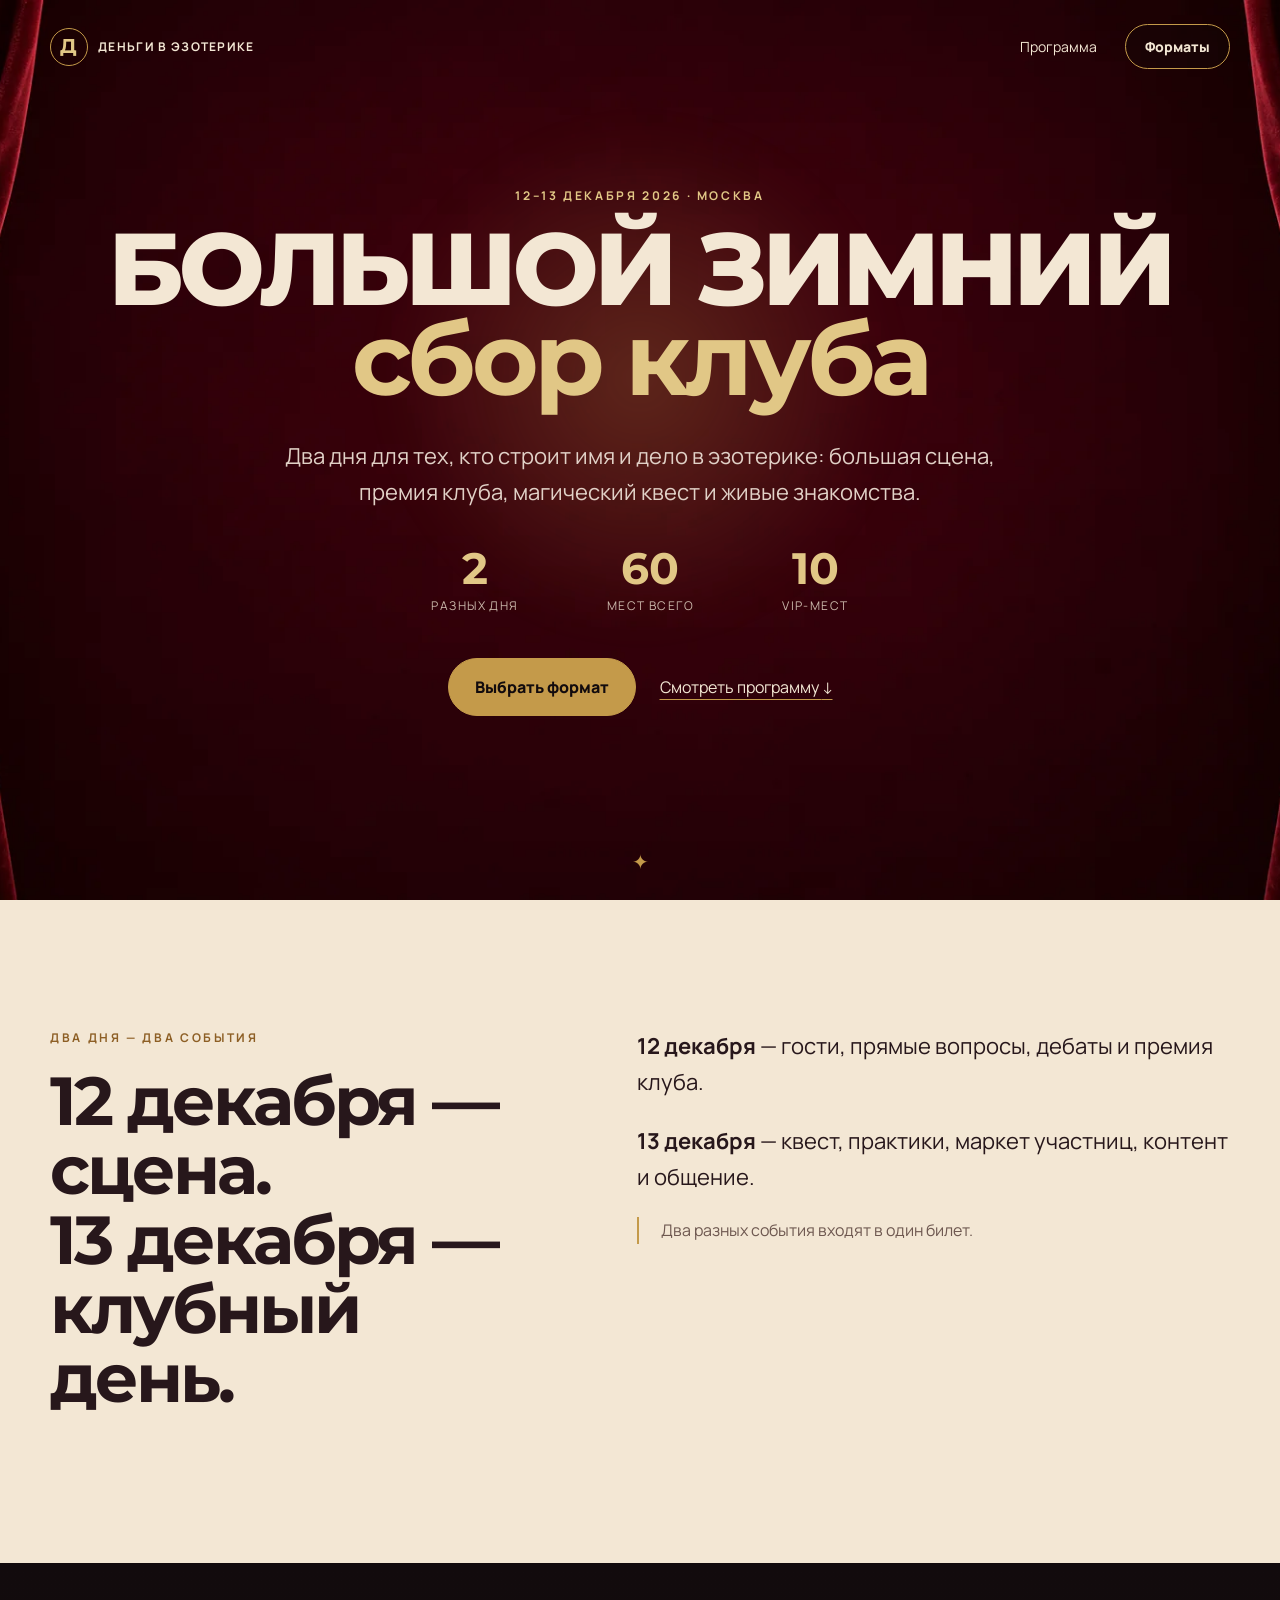
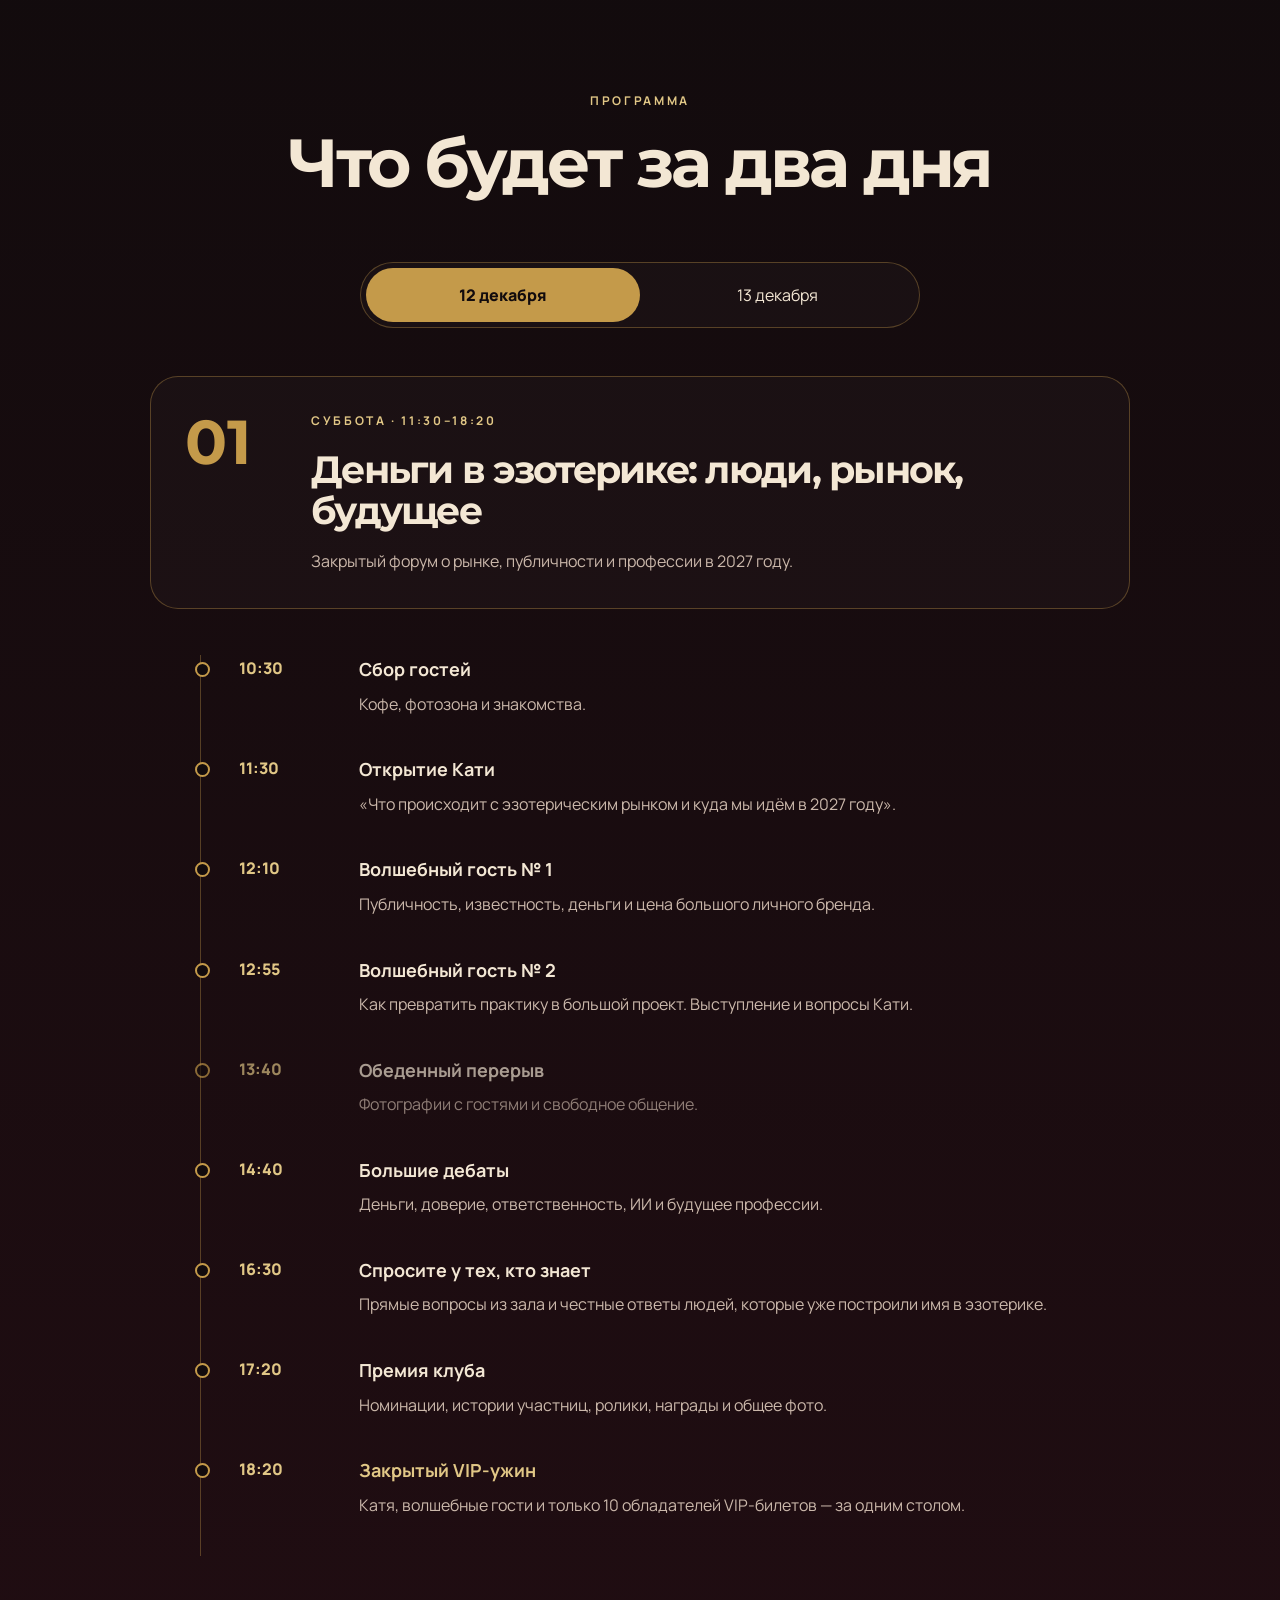
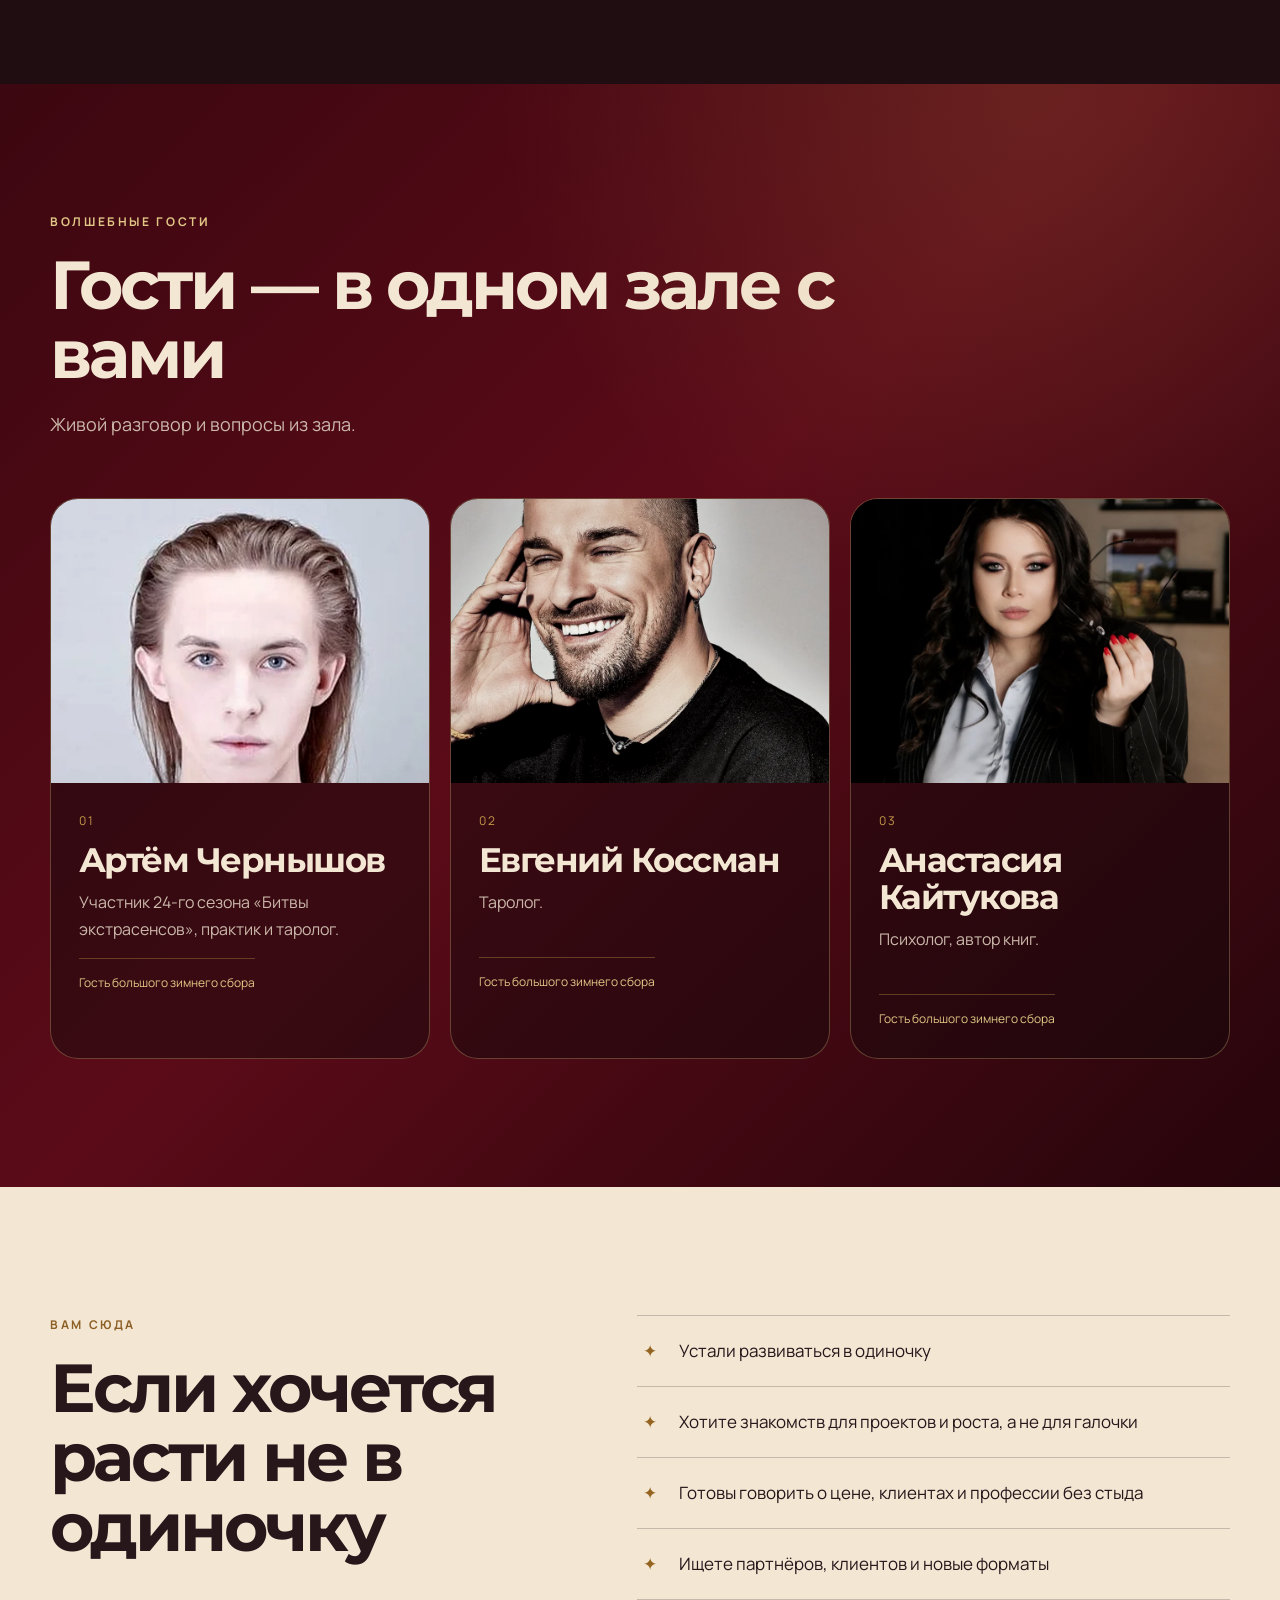
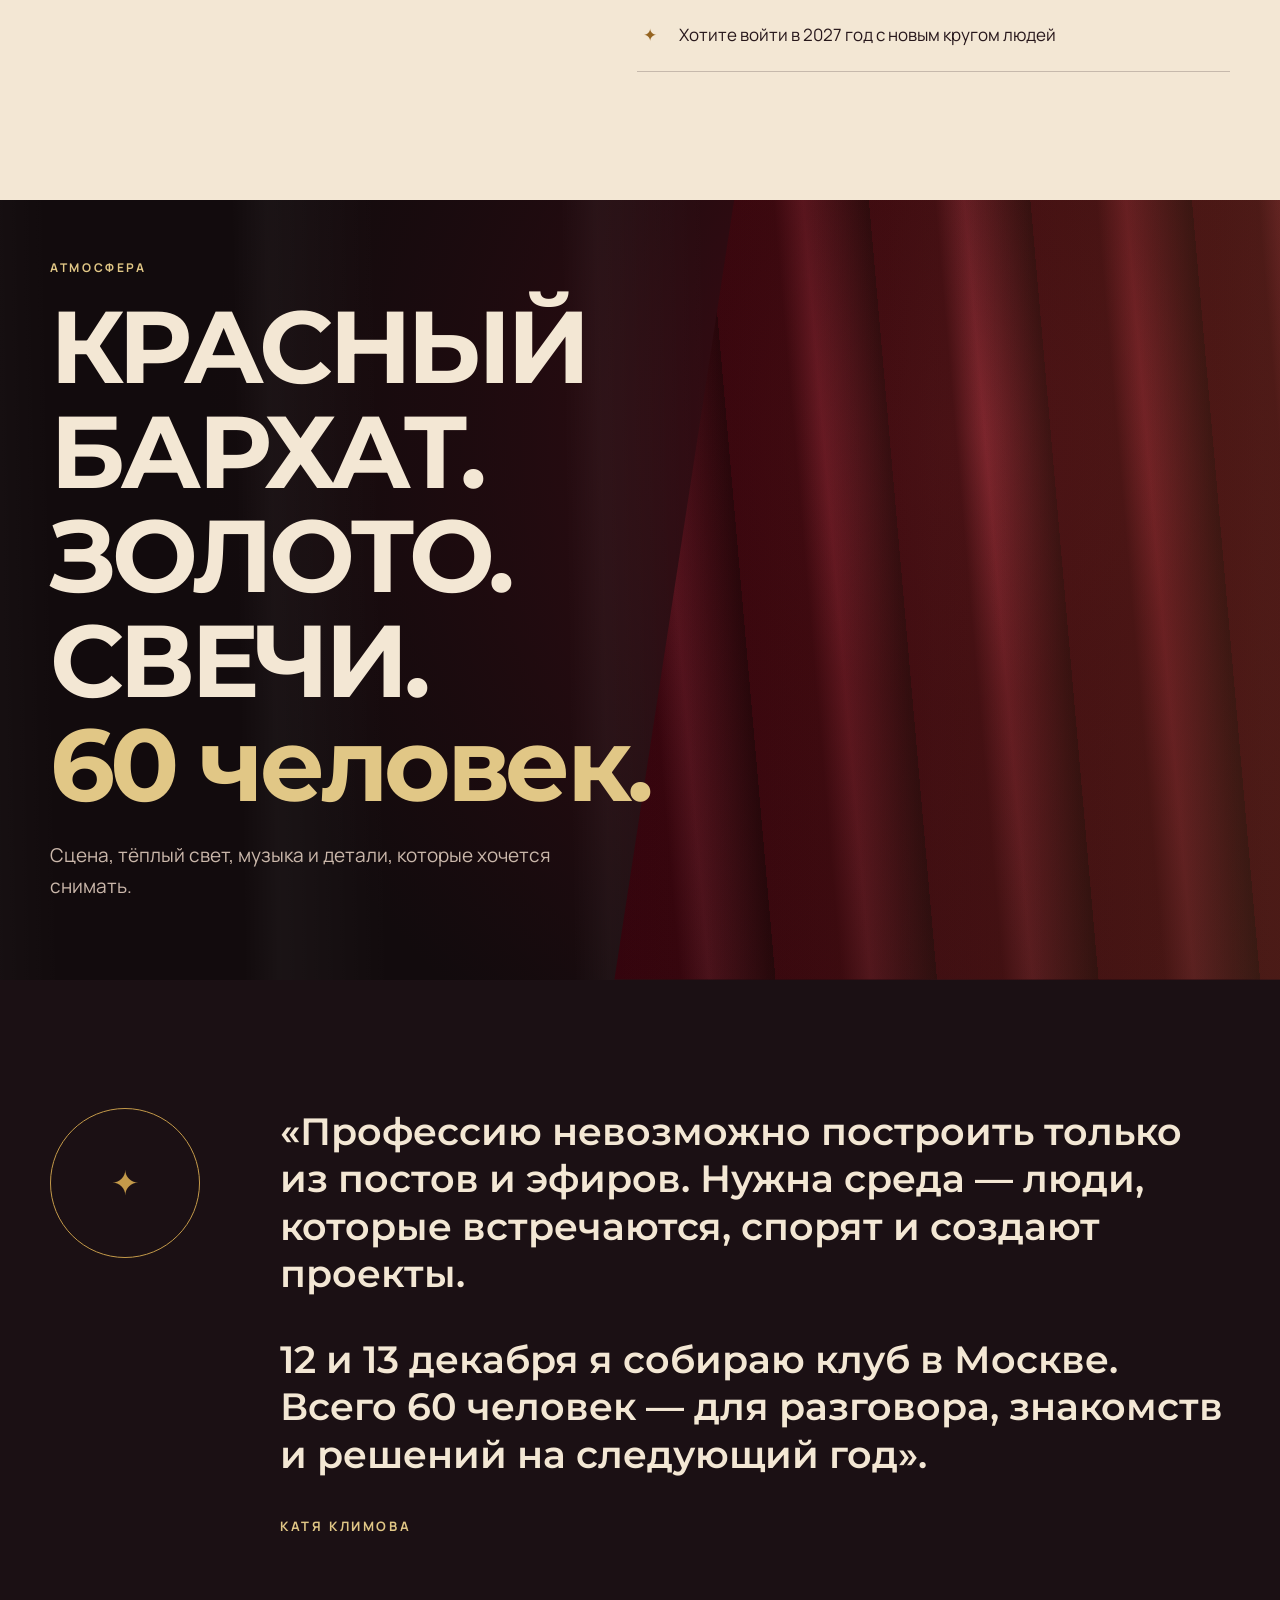
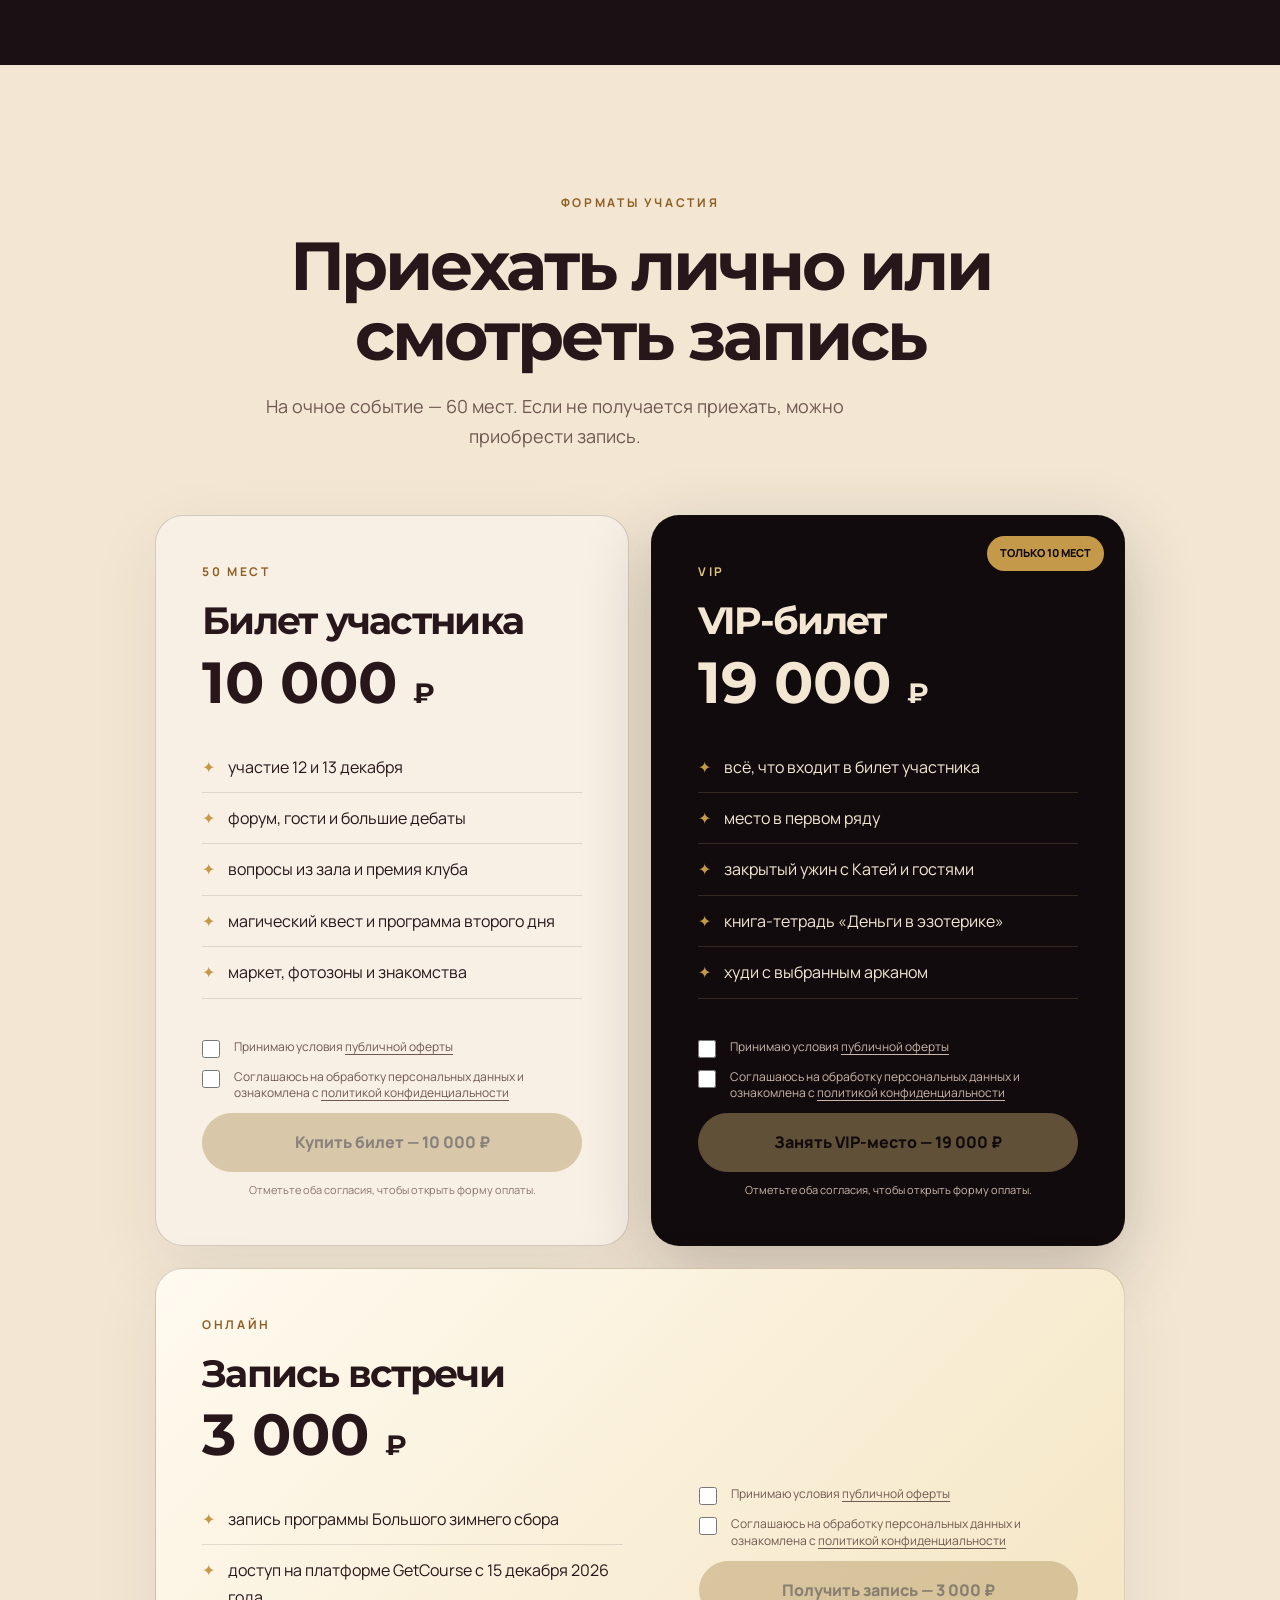
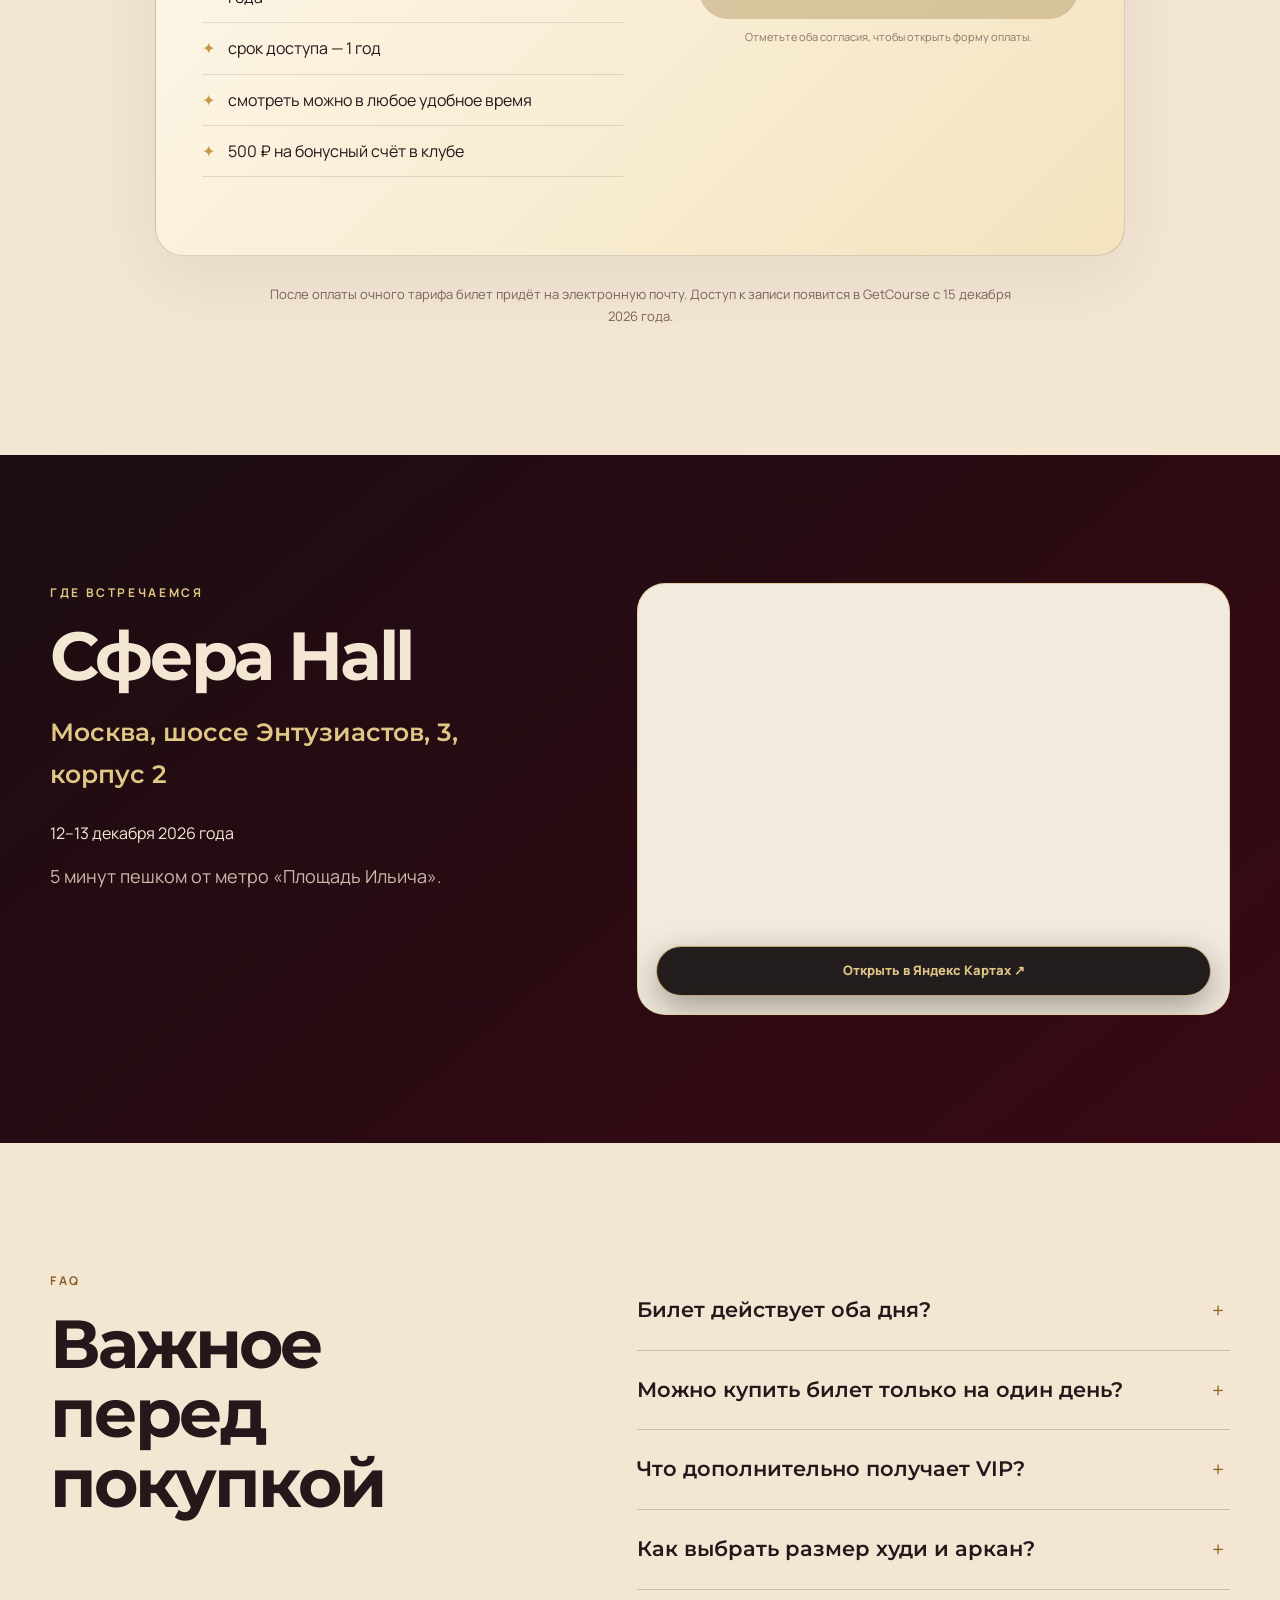
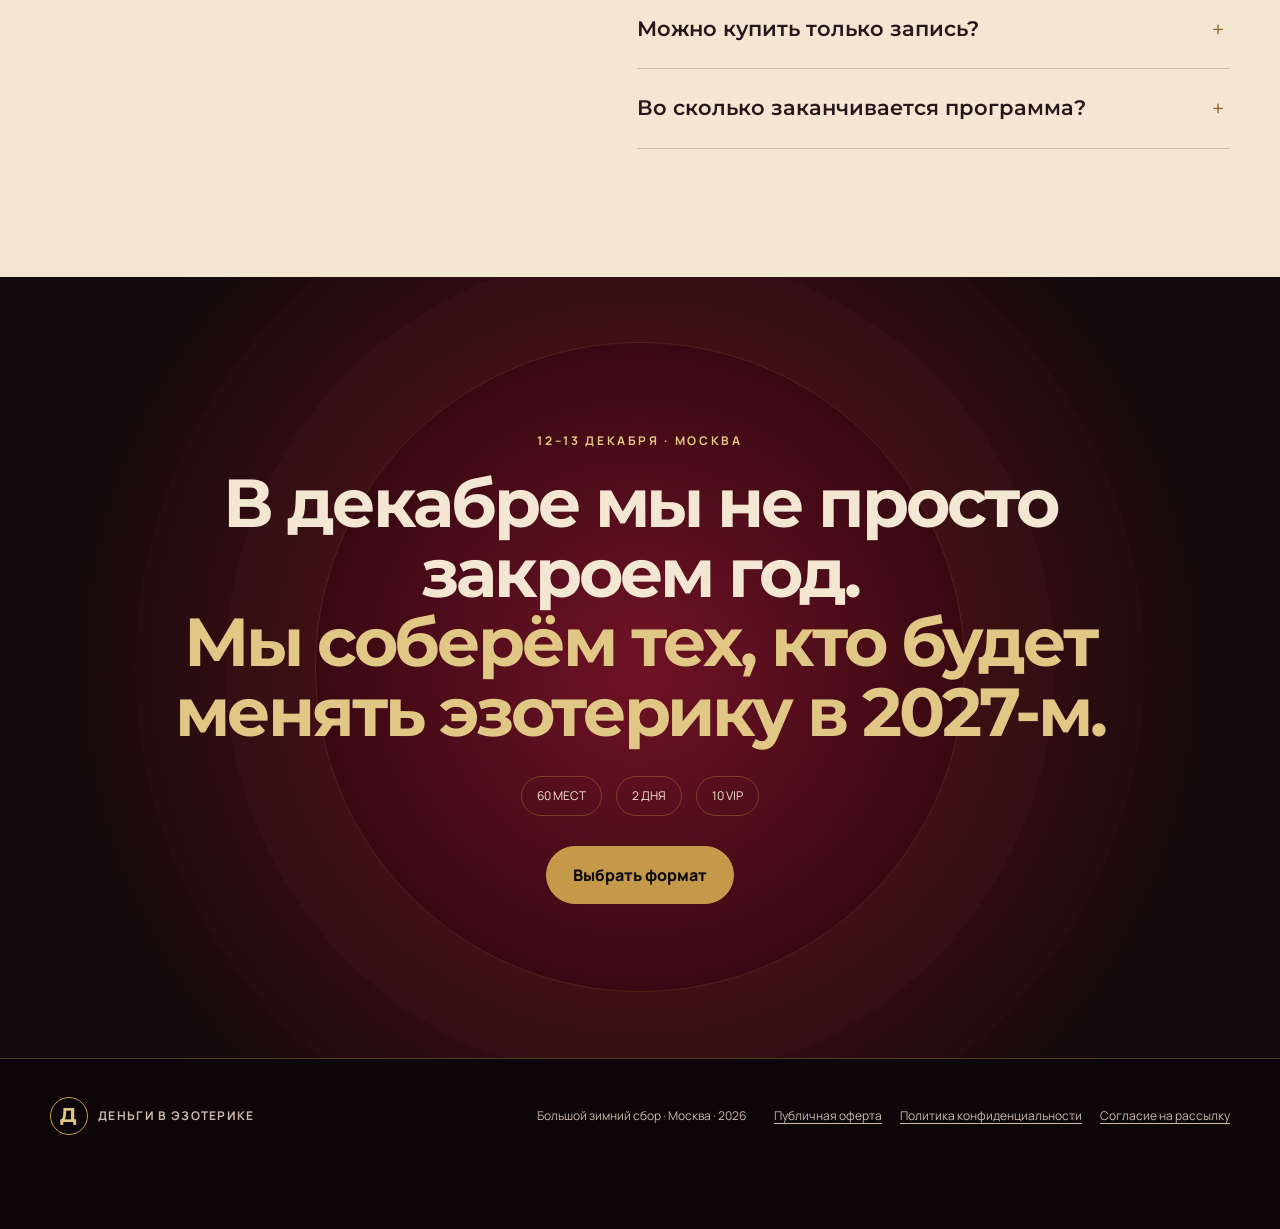
==== commit bb431493: "Add recording purchase option" ====
--- a/index.html
+++ b/index.html
@@ -10,8 +10,8 @@
   <link rel="preconnect" href="https://fonts.googleapis.com">
   <link rel="preconnect" href="https://fonts.gstatic.com" crossorigin>
   <link href="https://fonts.googleapis.com/css2?family=Manrope:wght@400;500;600;700;800&family=Montserrat:wght@600;700;800&display=swap" rel="stylesheet">
-  <link rel="stylesheet" href="styles.css?v=20261106-1">
-  <script src="script.js?v=20261105-3" defer></script>
+  <link rel="stylesheet" href="styles.css?v=20261106-3">
+  <script src="script.js?v=20261106-4" defer></script>
 </head>
 <body>
   <a class="skip-link" href="#main">К содержанию</a>
@@ -28,7 +28,7 @@
         <span>Деньги в эзотерике</span>
       </a>
       <a class="nav__link" href="#program">Программа</a>
-      <a class="button button--small button--ghost" href="#tickets">Билеты</a>
+      <a class="button button--small button--ghost" href="#tickets">Форматы</a>
     </nav>
 
     <div class="hero__content shell">
@@ -43,7 +43,7 @@
       </div>
 
       <div class="hero__actions">
-        <a class="button" href="#tickets">Выбрать билет</a>
+        <a class="button" href="#tickets">Выбрать формат</a>
         <a class="text-link" href="#program">Смотреть программу <span aria-hidden="true">↓</span></a>
       </div>
     </div>
@@ -184,9 +184,9 @@
     <section class="section section--ivory tickets" id="tickets">
       <div class="shell">
         <div class="section-heading section-heading--center reveal">
-          <p class="eyebrow eyebrow--dark">Билеты</p>
-          <h2>Один билет — два дня события</h2>
-          <p>Всего 60 мест. Из них только 10 — VIP.</p>
+          <p class="eyebrow eyebrow--dark">Форматы участия</p>
+          <h2>Приехать лично или смотреть запись</h2>
+          <p>На очное событие — 60 мест. Если не получается приехать, можно приобрести запись.</p>
         </div>
         <div class="ticket-grid">
           <article class="ticket-card reveal">
@@ -237,8 +237,34 @@
               <div class="payment-widget" data-payment-widget aria-live="polite"></div>
             </div>
           </article>
-        </div>
-        <p class="tickets__notice">После оплаты подтверждение и билет придут на электронную почту, указанную в форме.</p>
+
+          <article class="ticket-card ticket-card--recording reveal">
+            <div class="ticket-card__recording-copy">
+              <div class="ticket-card__top"><p class="eyebrow eyebrow--dark">Онлайн</p><h3>Запись встречи</h3><p class="price">3 000 <span>₽</span></p></div>
+              <ul>
+                <li>запись программы Большого зимнего сбора</li>
+                <li>доступ на платформе GetCourse с 15 декабря 2026 года</li>
+                <li>срок доступа — 1 год</li>
+                <li>смотреть можно в любое удобное время</li>
+                <li>500 ₽ на бонусный счёт в клубе</li>
+              </ul>
+            </div>
+            <div class="payment-gate" data-payment-gate data-widget-id="1679630" data-script-id="7599d72684bf3bd221006aef342004dcb84804fb">
+              <label class="legal-check">
+                <input type="checkbox" data-required-consent>
+                <span>Принимаю условия <a href="offer-event.html" target="_blank" rel="noopener">публичной оферты</a></span>
+              </label>
+              <label class="legal-check">
+                <input type="checkbox" data-required-consent>
+                <span>Соглашаюсь на обработку персональных данных и ознакомлена с <a href="https://katiklimova.ru/pd" target="_blank" rel="noopener">политикой конфиденциальности</a></span>
+              </label>
+              <button class="button button--wide payment-button" type="button" disabled>Получить запись — 3 000 ₽</button>
+              <p class="payment-gate__hint">Отметьте оба согласия, чтобы открыть форму оплаты.</p>
+              <div class="payment-widget" data-payment-widget aria-live="polite"></div>
+            </div>
+          </article>
+        </div>
+        <p class="tickets__notice">После оплаты очного тарифа билет придёт на электронную почту. Доступ к записи появится в GetCourse с 15 декабря 2026 года.</p>
       </div>
     </section>
 
@@ -271,6 +297,7 @@
           <details><summary>Можно купить билет только на один день?</summary><p>Нет. Мероприятие задумано как единая двухдневная программа.</p></details>
           <details><summary>Что дополнительно получает VIP?</summary><p>Место в первом ряду, закрытый ужин с Катей и гостями, книгу-тетрадь и худи с выбранным арканом.</p></details>
           <details><summary>Как выбрать размер худи и аркан?</summary><p>После оплаты VIP-билета участник получит отдельную форму.</p></details>
+          <details><summary>Можно купить только запись?</summary><p>Да. Запись доступна отдельно за 3 000 ₽. Она появится на платформе GetCourse 15 декабря 2026 года и будет доступна в течение одного года. Смотреть можно в любое удобное время. После покупки также начисляются 500 ₽ на бонусный счёт в клубе.</p></details>
           <details><summary>Во сколько заканчивается программа?</summary><p>12 декабря основная программа заканчивается в 18:20, VIP-ужин — в 21:30. 13 декабря программа заканчивается в 17:00.</p></details>
         </div>
       </div>
@@ -282,7 +309,7 @@
         <p class="eyebrow">12–13 декабря · Москва</p>
         <h2>В декабре мы не просто закроем год.<br><em>Мы соберём тех, кто будет менять эзотерику в 2027-м.</em></h2>
         <div class="final-cta__facts"><span>60 мест</span><span>2 дня</span><span>10 VIP</span></div>
-        <a class="button" href="#tickets">Выбрать билет</a>
+        <a class="button" href="#tickets">Выбрать формат</a>
       </div>
     </section>
   </main>
@@ -299,7 +326,7 @@
     </div>
   </footer>
 
-  <a class="mobile-cta" href="#tickets">Билеты · от 10 000 ₽</a>
+  <a class="mobile-cta" href="#tickets">Форматы · от 3 000 ₽</a>
 
 </body>
 </html>
--- a/styles.css
+++ b/styles.css
@@ -135,6 +135,9 @@
 .ticket-grid { display: grid; grid-template-columns: 1fr 1fr; gap: 22px; width: min(970px, 100%); margin: auto; }
 .ticket-card { position: relative; display: flex; flex-direction: column; padding: clamp(28px, 4vw, 46px); border: 1px solid rgba(39,23,27,.18); border-radius: var(--radius); background: var(--paper); box-shadow: 0 22px 70px rgba(39,23,27,.08); }
 .ticket-card--vip { background: var(--night); color: var(--ink); box-shadow: 0 22px 70px rgba(39,23,27,.24); }
+.ticket-card--recording { grid-column: 1 / -1; display: grid; grid-template-columns: minmax(0, 1fr) minmax(320px, .9fr); gap: clamp(32px, 6vw, 76px); align-items: start; background: linear-gradient(135deg, #fffaf0, #f3e3be); }
+.ticket-card--recording .payment-gate { align-self: center; }
+.ticket-card--recording ul { margin-bottom: 0; }
 .ticket-card__badge { position: absolute; right: 20px; top: 20px; padding: 8px 13px; border-radius: 999px; background: var(--gold); color: var(--night); font-size: 11px; font-weight: 800; text-transform: uppercase; }
 .ticket-card h3 { margin-bottom: 12px; }
 .price { margin-bottom: 30px; font-family: var(--display); font-size: 58px; font-weight: 700; line-height: 1; }
@@ -187,6 +190,7 @@
 .footer p { margin: 0; }
 .footer nav { display: flex; gap: 18px; }
 .mobile-cta { display: none; }
+.payment-is-open .mobile-cta { display: none; }
 
 .legal-page { background: var(--ivory); color: var(--paper-ink); }
 .legal-page .nav { color: var(--paper-ink); }
@@ -211,6 +215,7 @@
   .manifesto__grid { grid-template-columns: 90px 1fr; gap: 30px; }
   .manifesto__symbol { width: 80px; height: 80px; }
   .ticket-grid { grid-template-columns: 1fr; }
+  .ticket-card--recording { grid-column: auto; grid-template-columns: 1fr; }
   .footer__inner { grid-template-columns: 1fr; }
 }
 
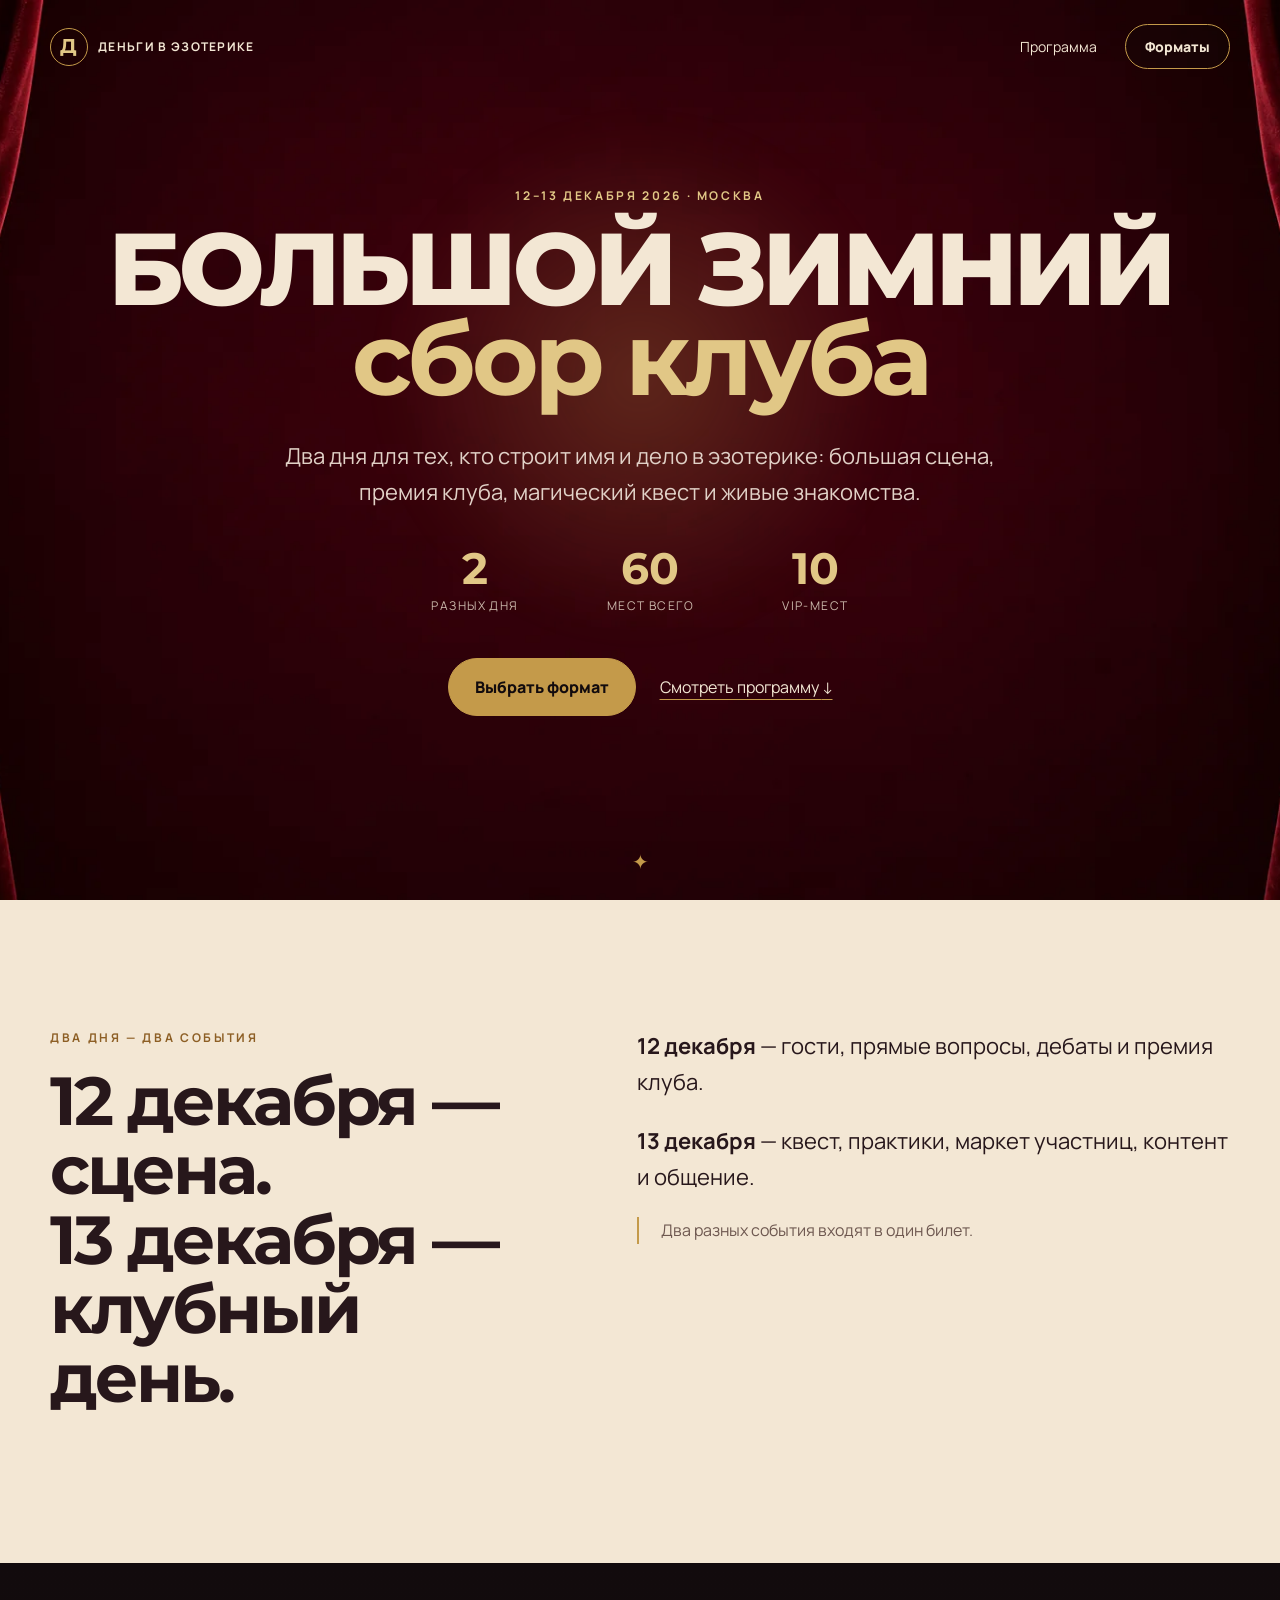
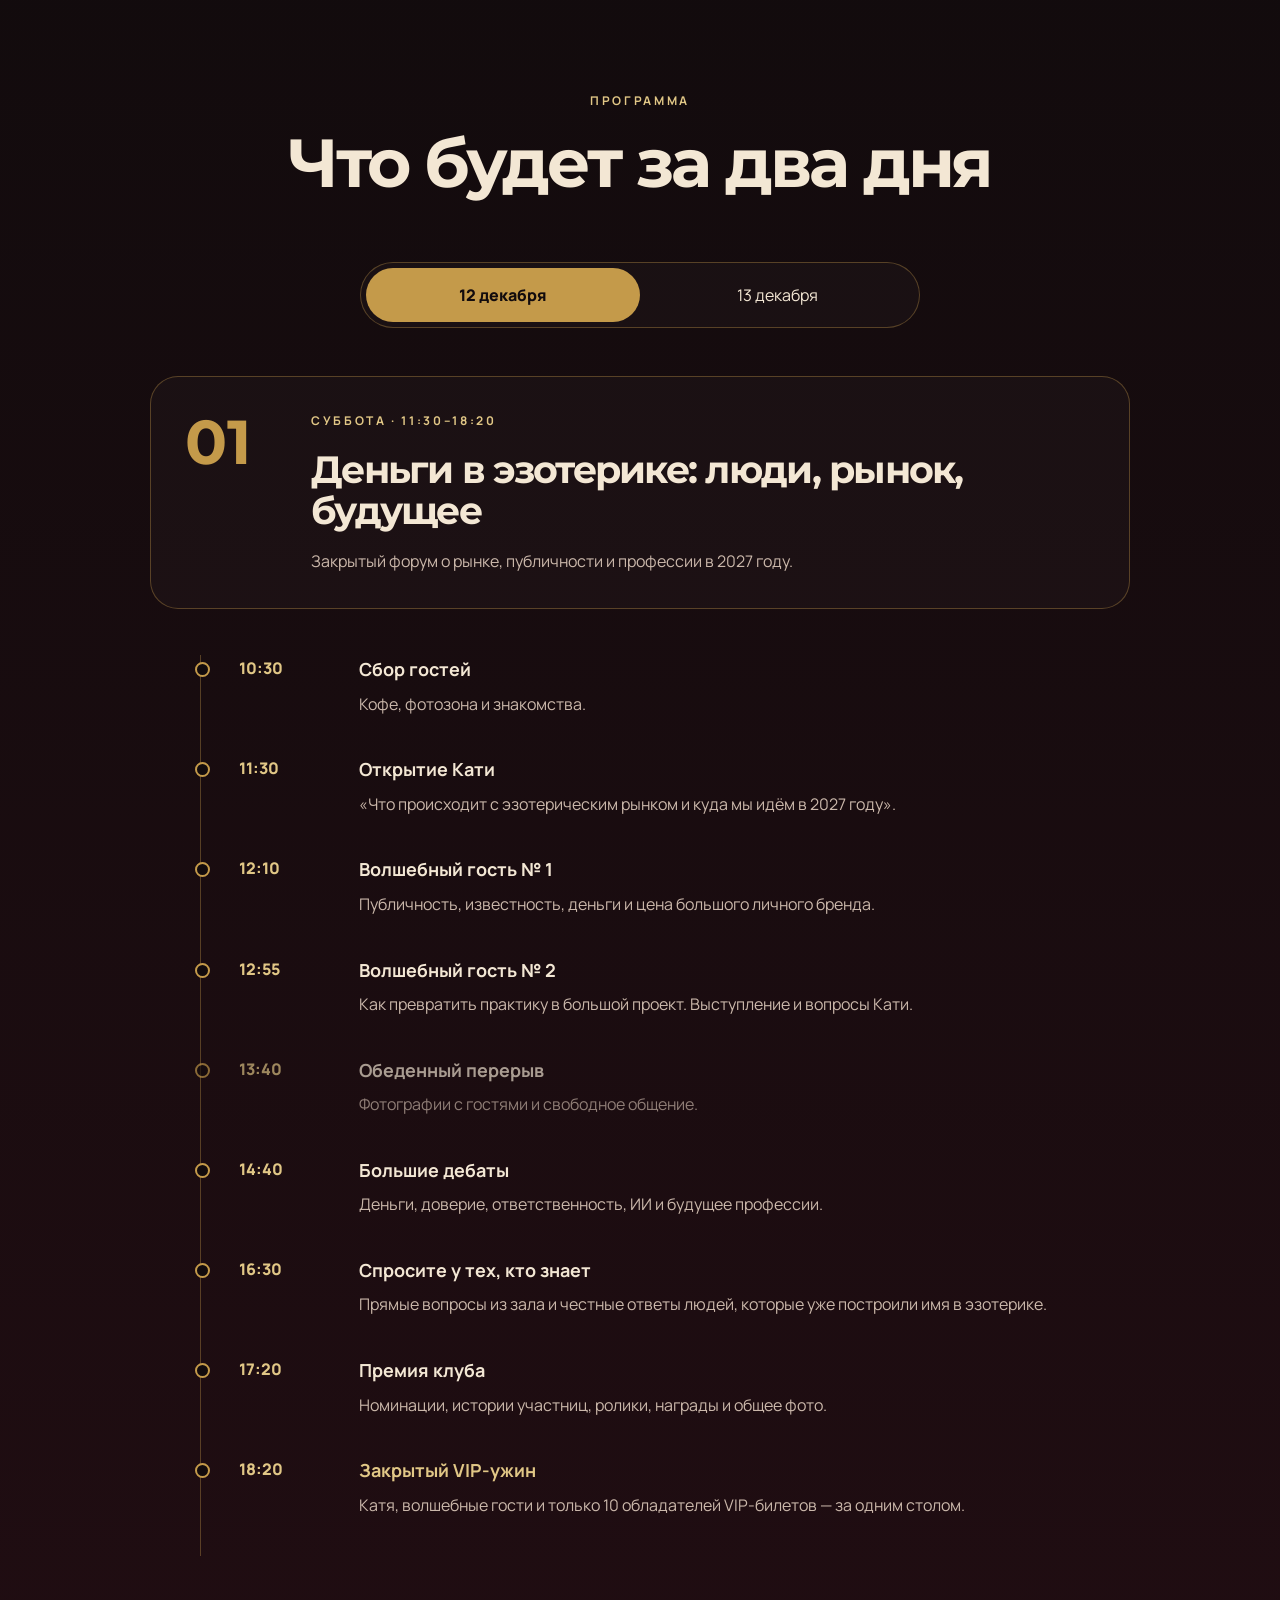
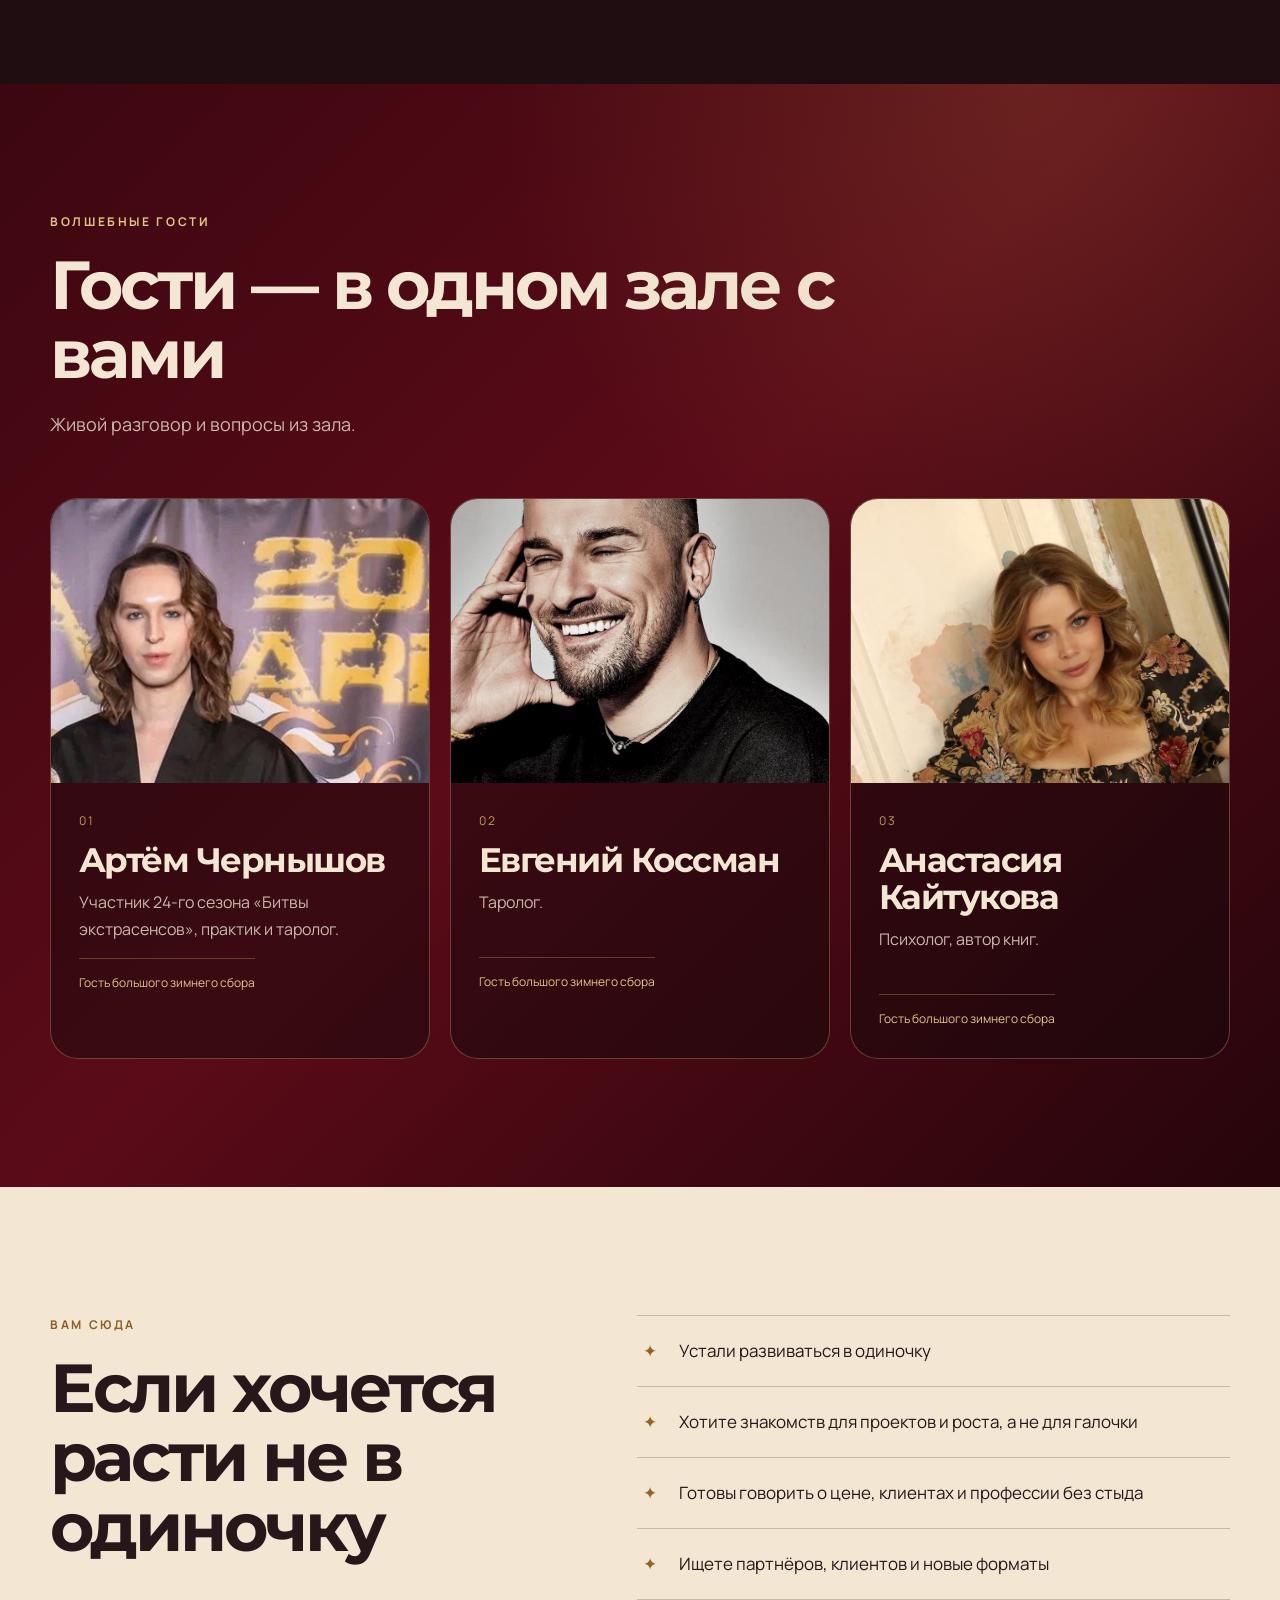
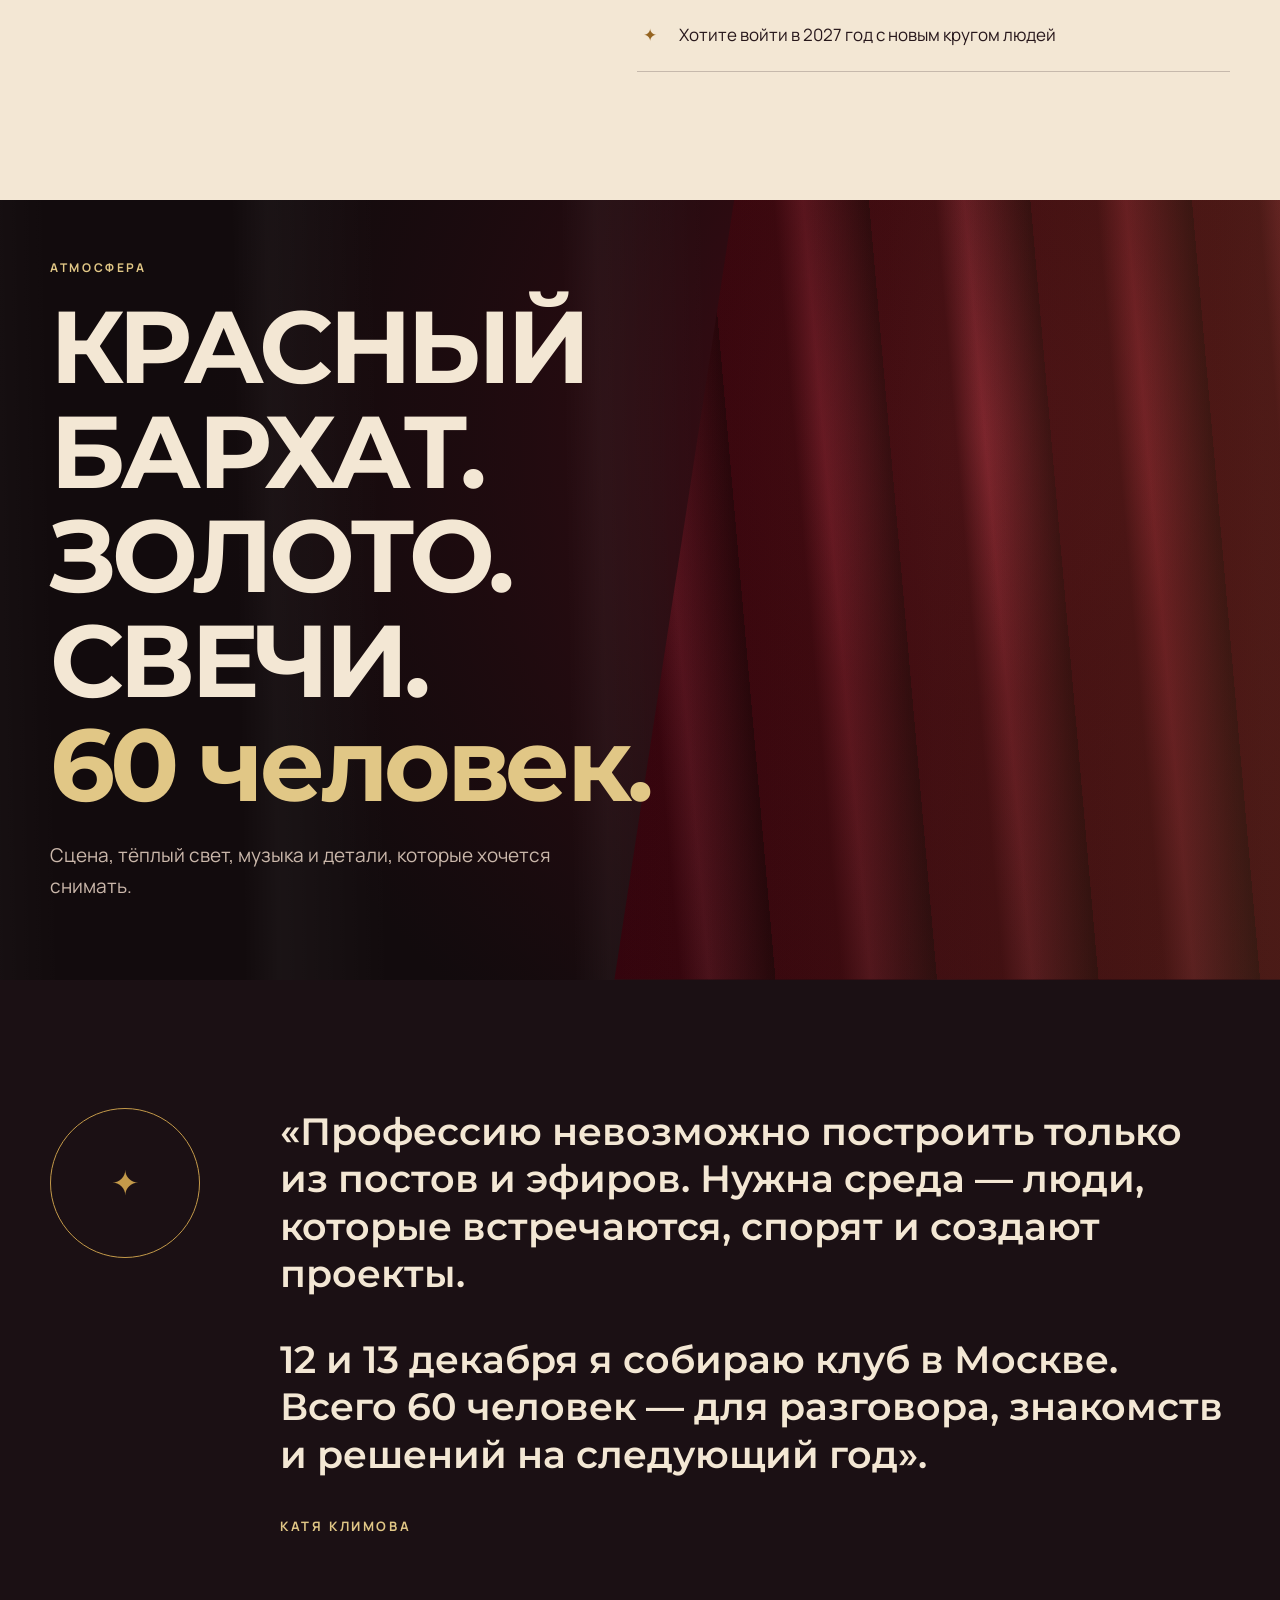
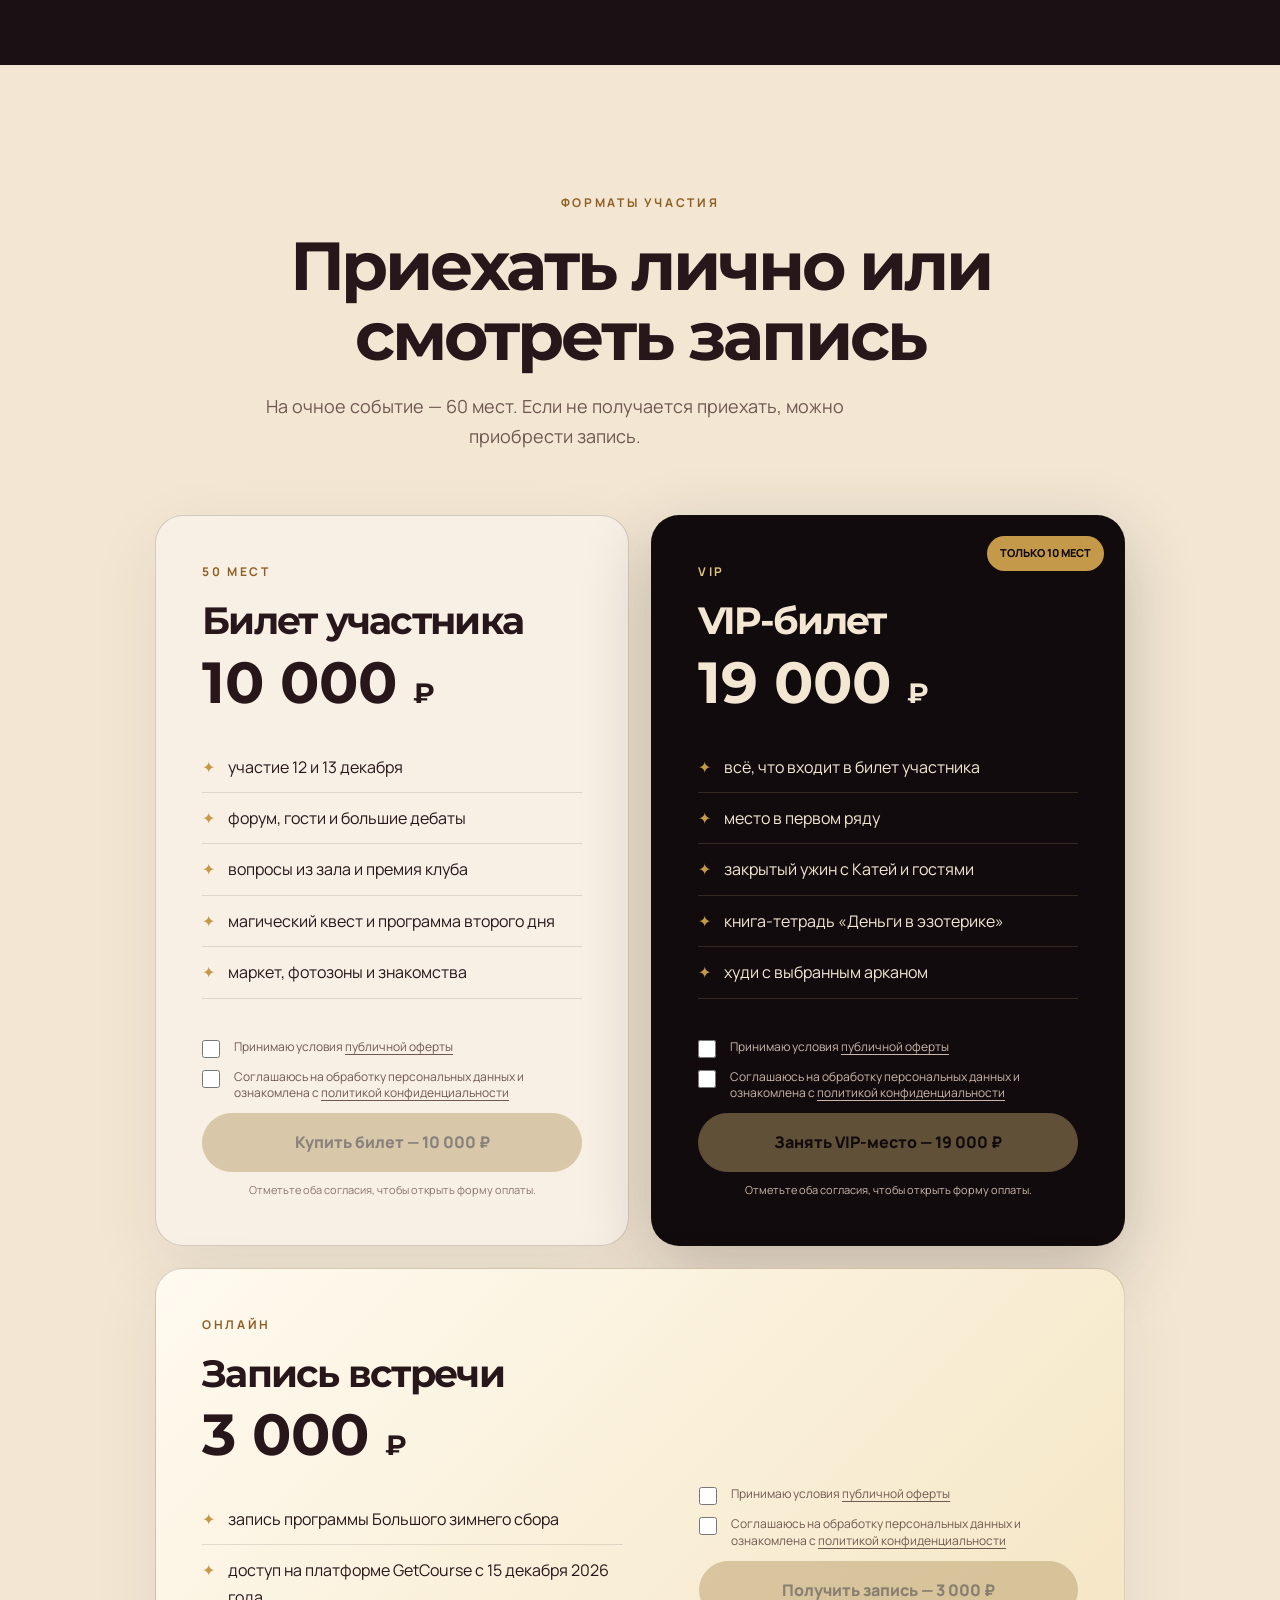
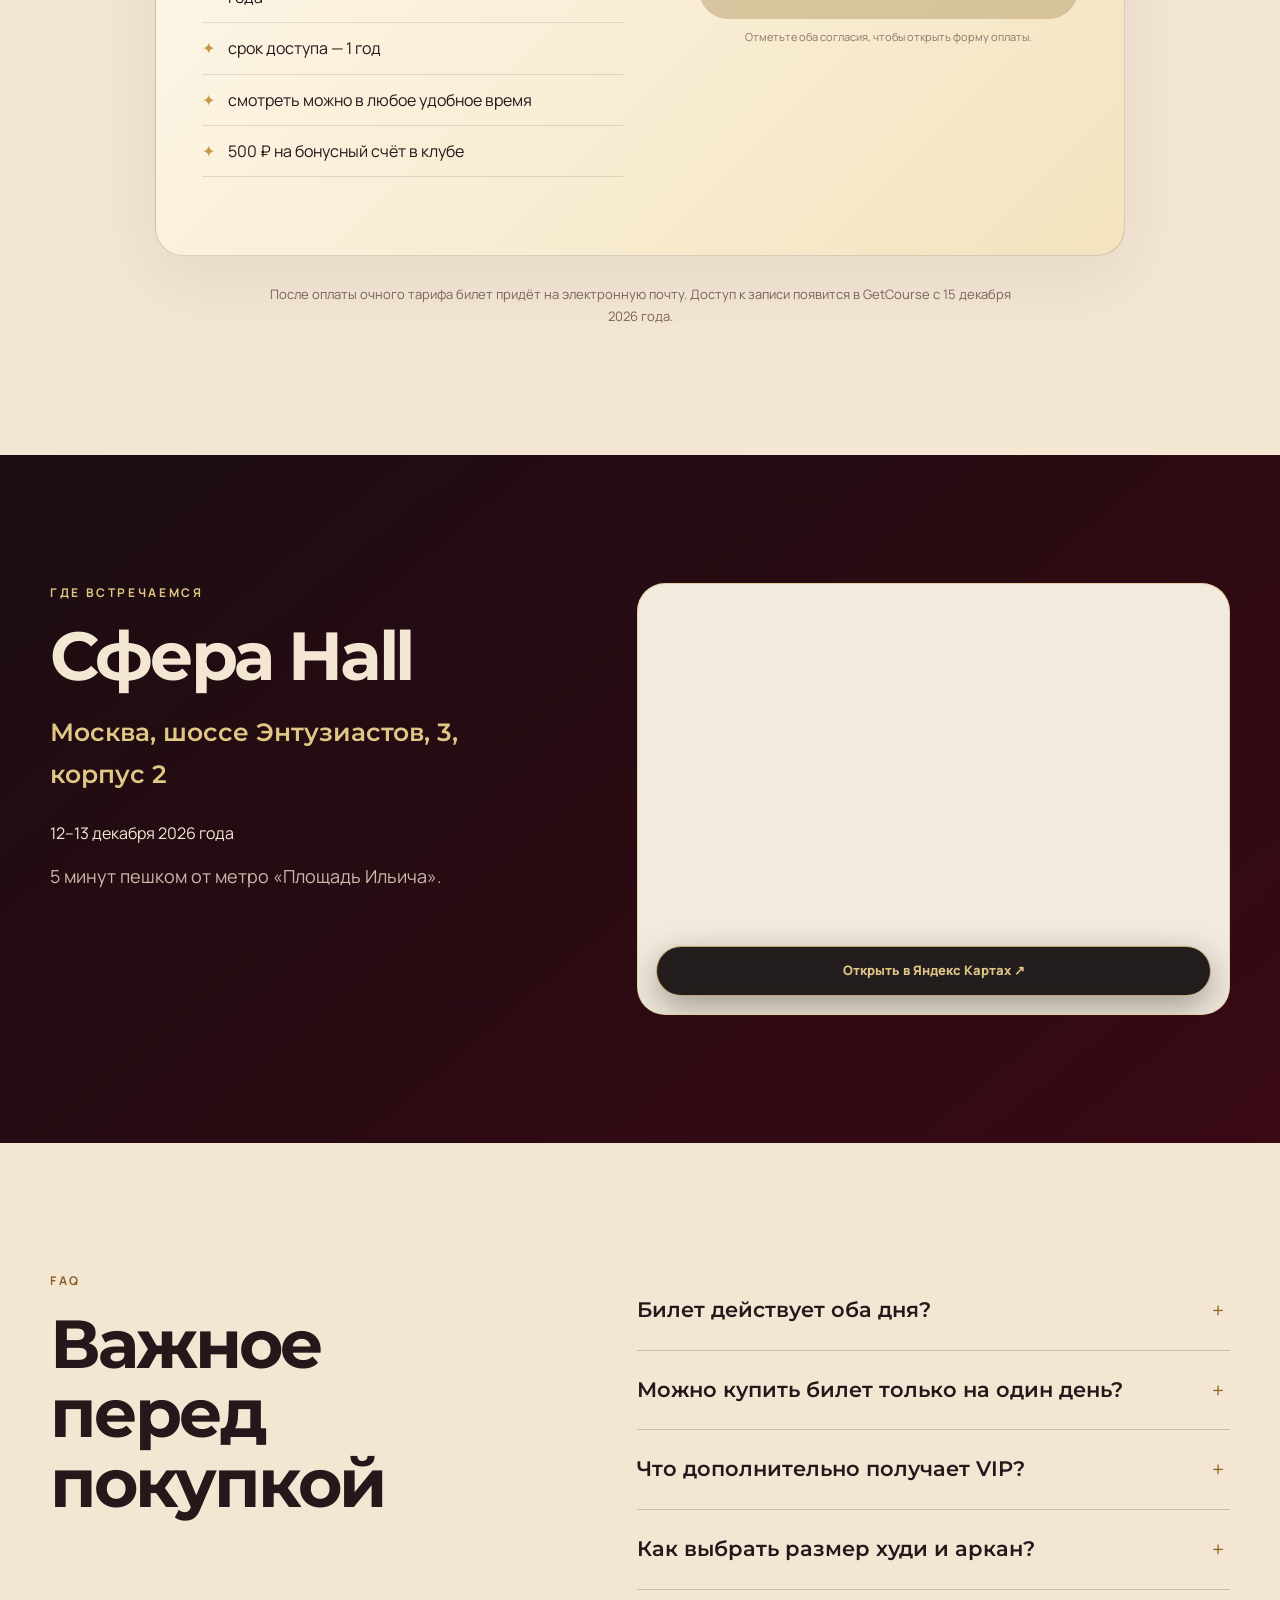
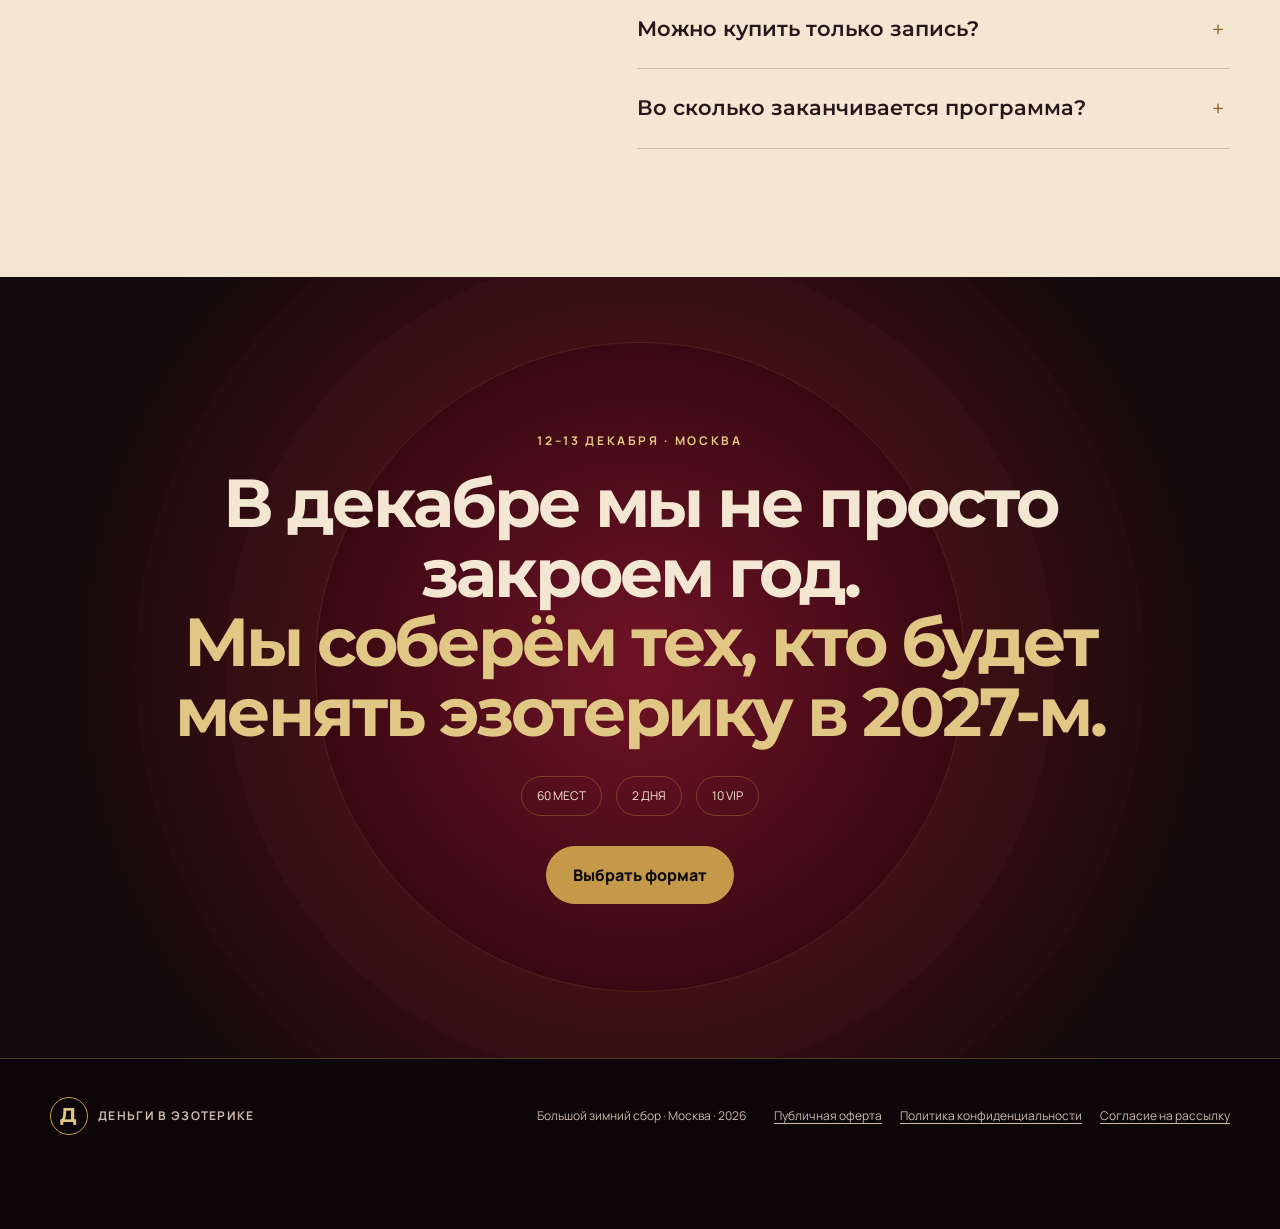
==== commit ca6e4975: "Update guest portraits" ====
--- a/index.html
+++ b/index.html
@@ -130,7 +130,7 @@
         </div>
         <div class="guest-grid">
           <article class="guest-card reveal">
-            <div class="guest-card__portrait guest-card__portrait--artem"><img src="assets/guests/artem-chernyshov.webp" alt="Артём Чернышов" loading="lazy" width="400" height="533"></div>
+            <div class="guest-card__portrait guest-card__portrait--artem"><img src="assets/guests/artem-chernyshov-20261106.webp" alt="Артём Чернышов" loading="lazy" width="800" height="600"></div>
             <div class="guest-card__body"><p class="guest-card__index">01</p><h3>Артём Чернышов</h3><p>Участник 24-го сезона «Битвы экстрасенсов», практик и таролог.</p><span class="guest-card__status">Гость большого зимнего сбора</span></div>
           </article>
           <article class="guest-card reveal">
@@ -138,7 +138,7 @@
             <div class="guest-card__body"><p class="guest-card__index">02</p><h3>Евгений Коссман</h3><p>Таролог.</p><span class="guest-card__status">Гость большого зимнего сбора</span></div>
           </article>
           <article class="guest-card reveal">
-            <div class="guest-card__portrait guest-card__portrait--anastasia"><img src="assets/guests/anastasia-kaytukova.webp" alt="Анастасия Кайтукова" loading="lazy" width="900" height="1086"></div>
+            <div class="guest-card__portrait guest-card__portrait--anastasia"><img src="assets/guests/anastasia-kaytukova-20261106.webp" alt="Анастасия Кайтукова" loading="lazy" width="800" height="600"></div>
             <div class="guest-card__body"><p class="guest-card__index">03</p><h3>Анастасия Кайтукова</h3><p>Психолог, автор книг.</p><span class="guest-card__status">Гость большого зимнего сбора</span></div>
           </article>
         </div>
--- a/styles.css
+++ b/styles.css
@@ -105,9 +105,9 @@
 .guest-card__portrait { aspect-ratio: 4/3; overflow: hidden; background: #3b0710; }
 .guest-card__portrait img { width: 100%; height: 100%; object-fit: cover; filter: saturate(.9) contrast(1.03); transition: transform .55s ease; }
 .guest-card:hover .guest-card__portrait img { transform: scale(1.025); }
-.guest-card__portrait--artem img { object-position: center 20%; }
+.guest-card__portrait--artem img { object-position: center center; }
 .guest-card__portrait--kossman img { object-position: center 24%; }
-.guest-card__portrait--anastasia img { object-position: center 18%; }
+.guest-card__portrait--anastasia img { object-position: center center; }
 .guest-card__body { padding: 28px; }
 .guest-card__index { color: var(--gold); font-size: 12px; letter-spacing: .2em; }
 .guest-card h3 { margin-bottom: 10px; font-size: 34px; }
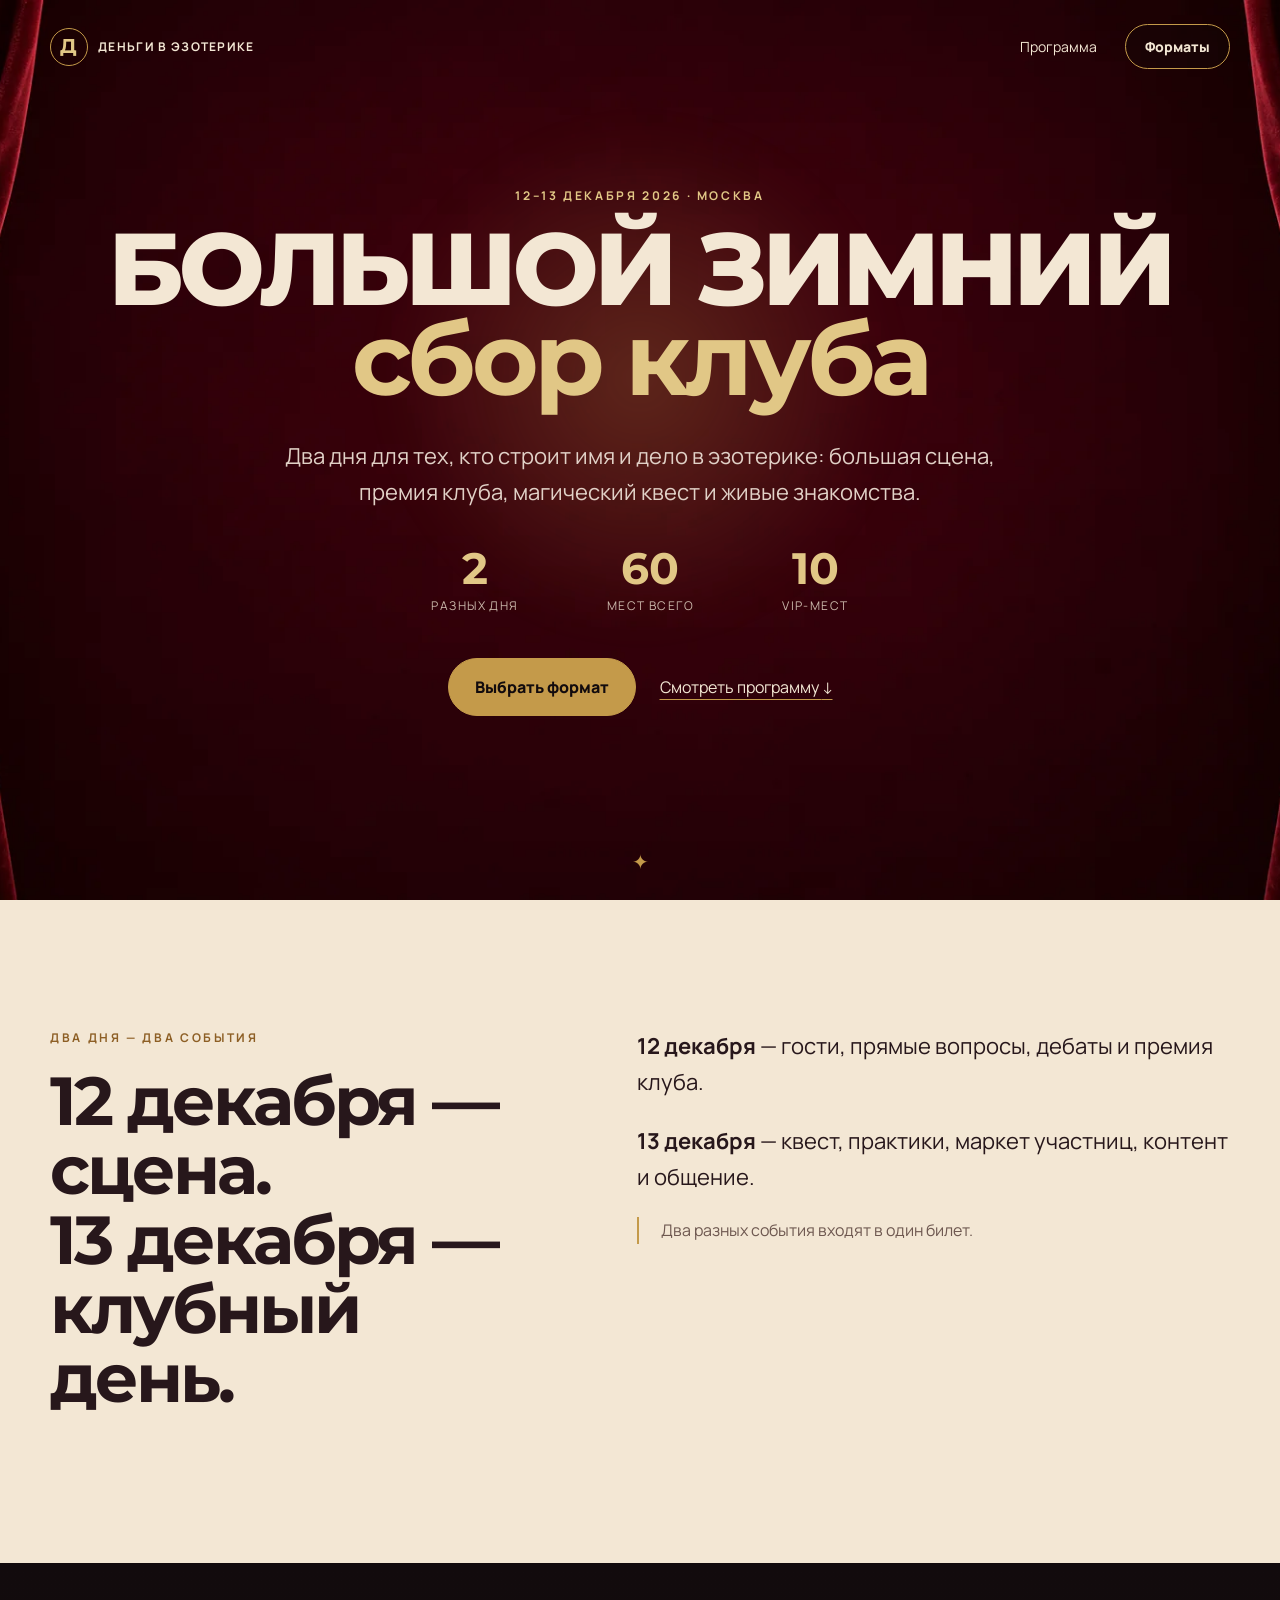
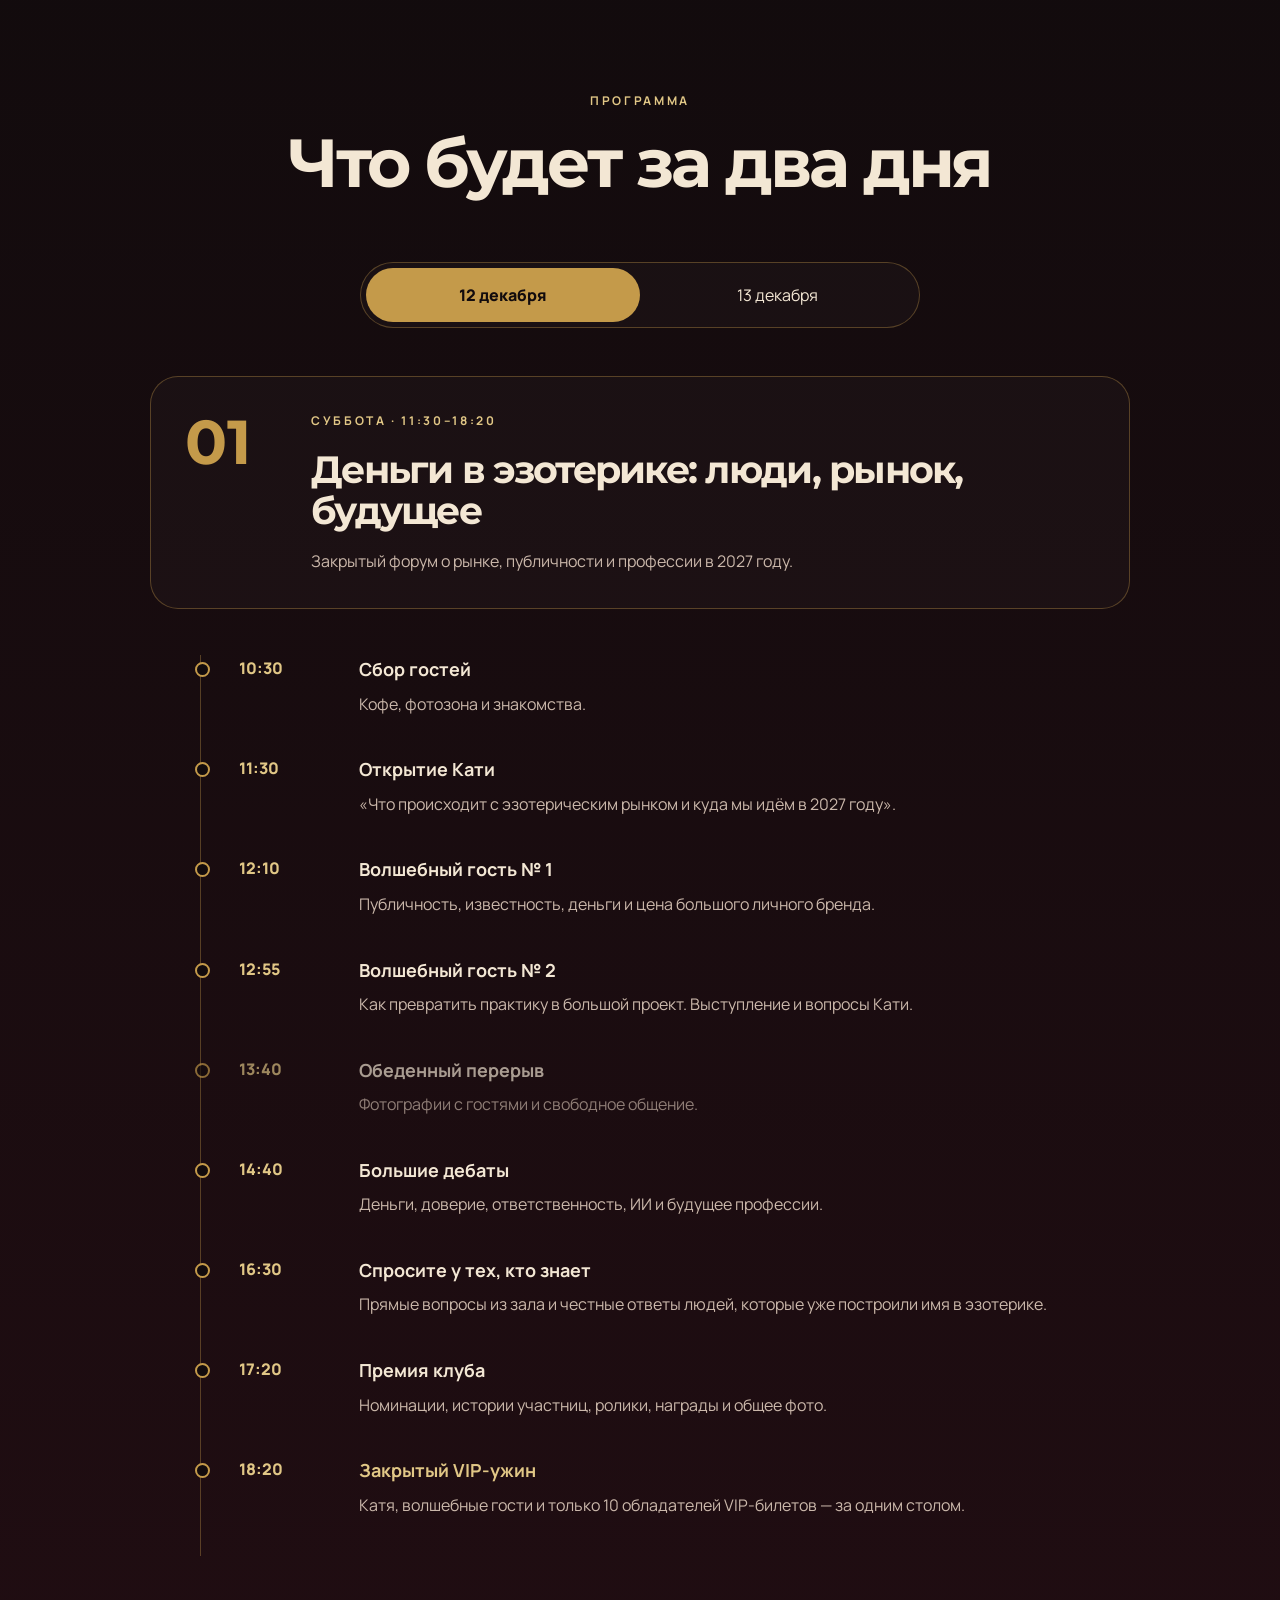
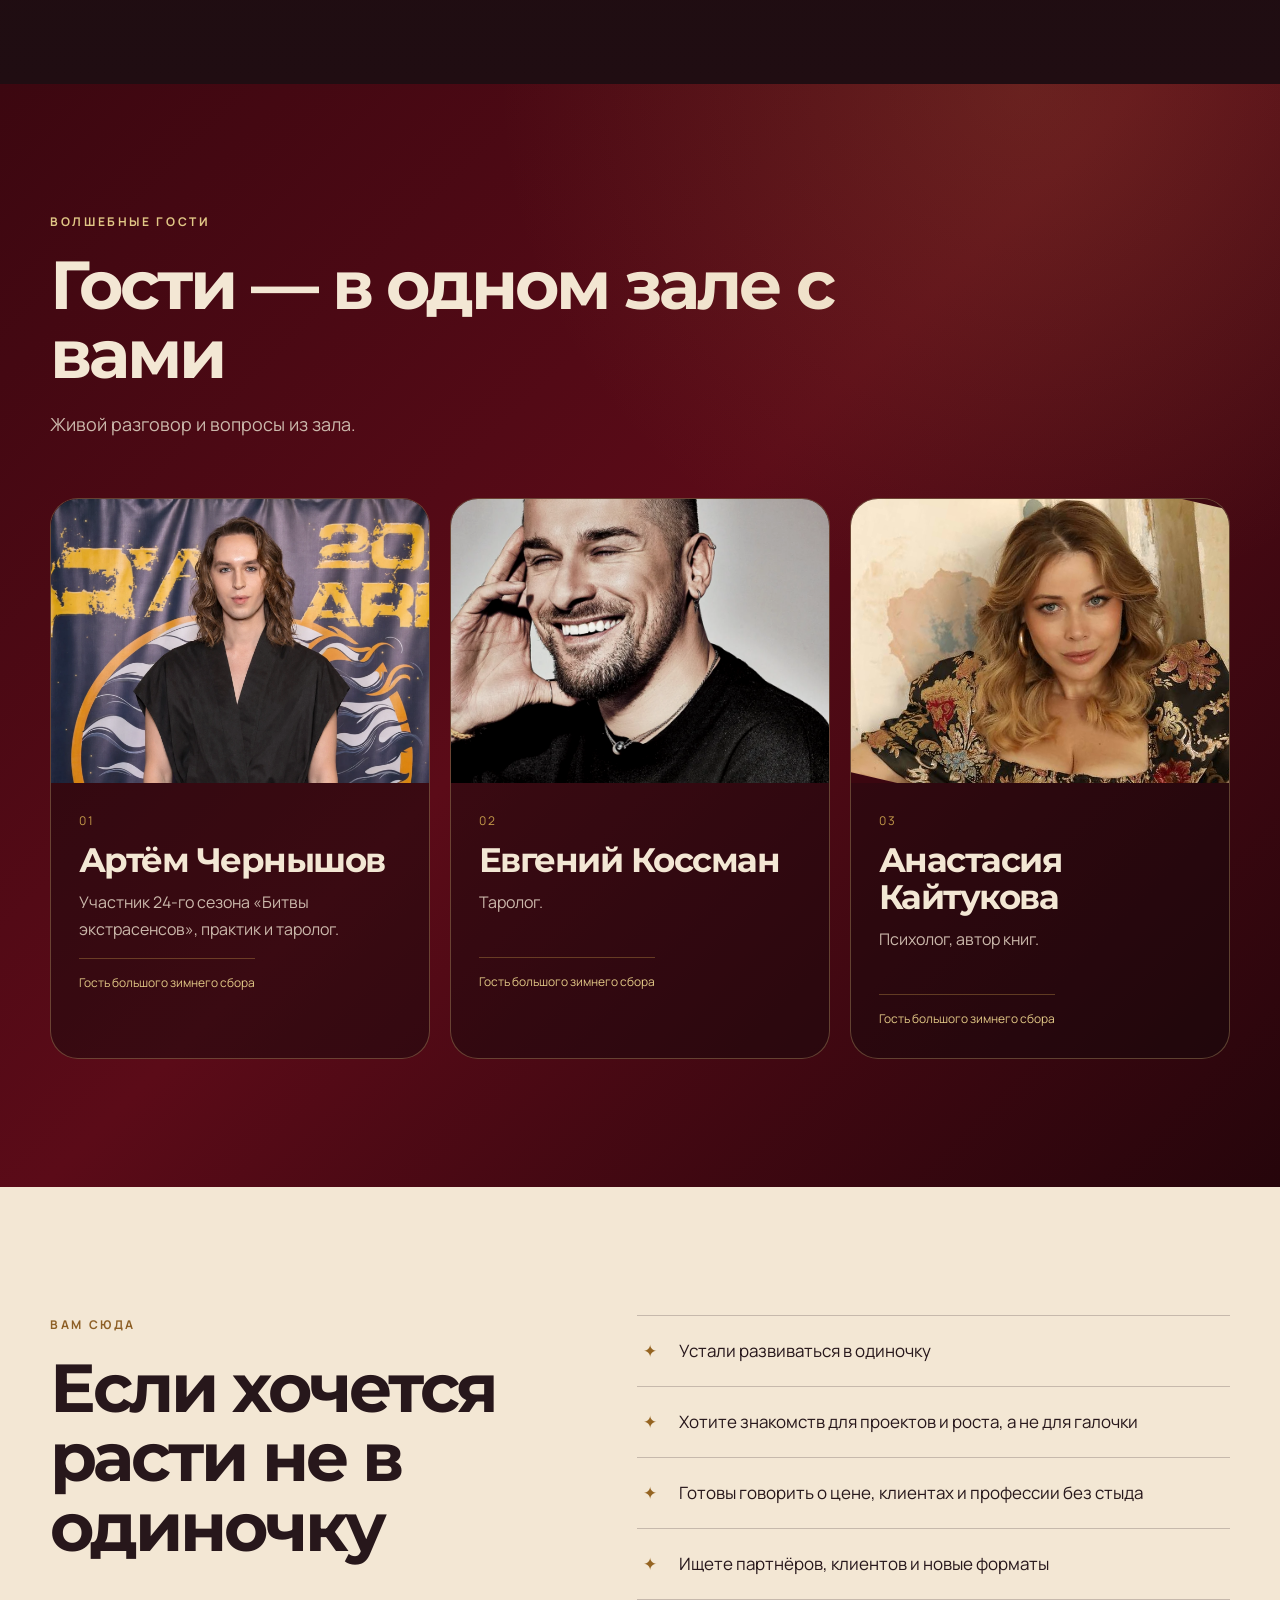
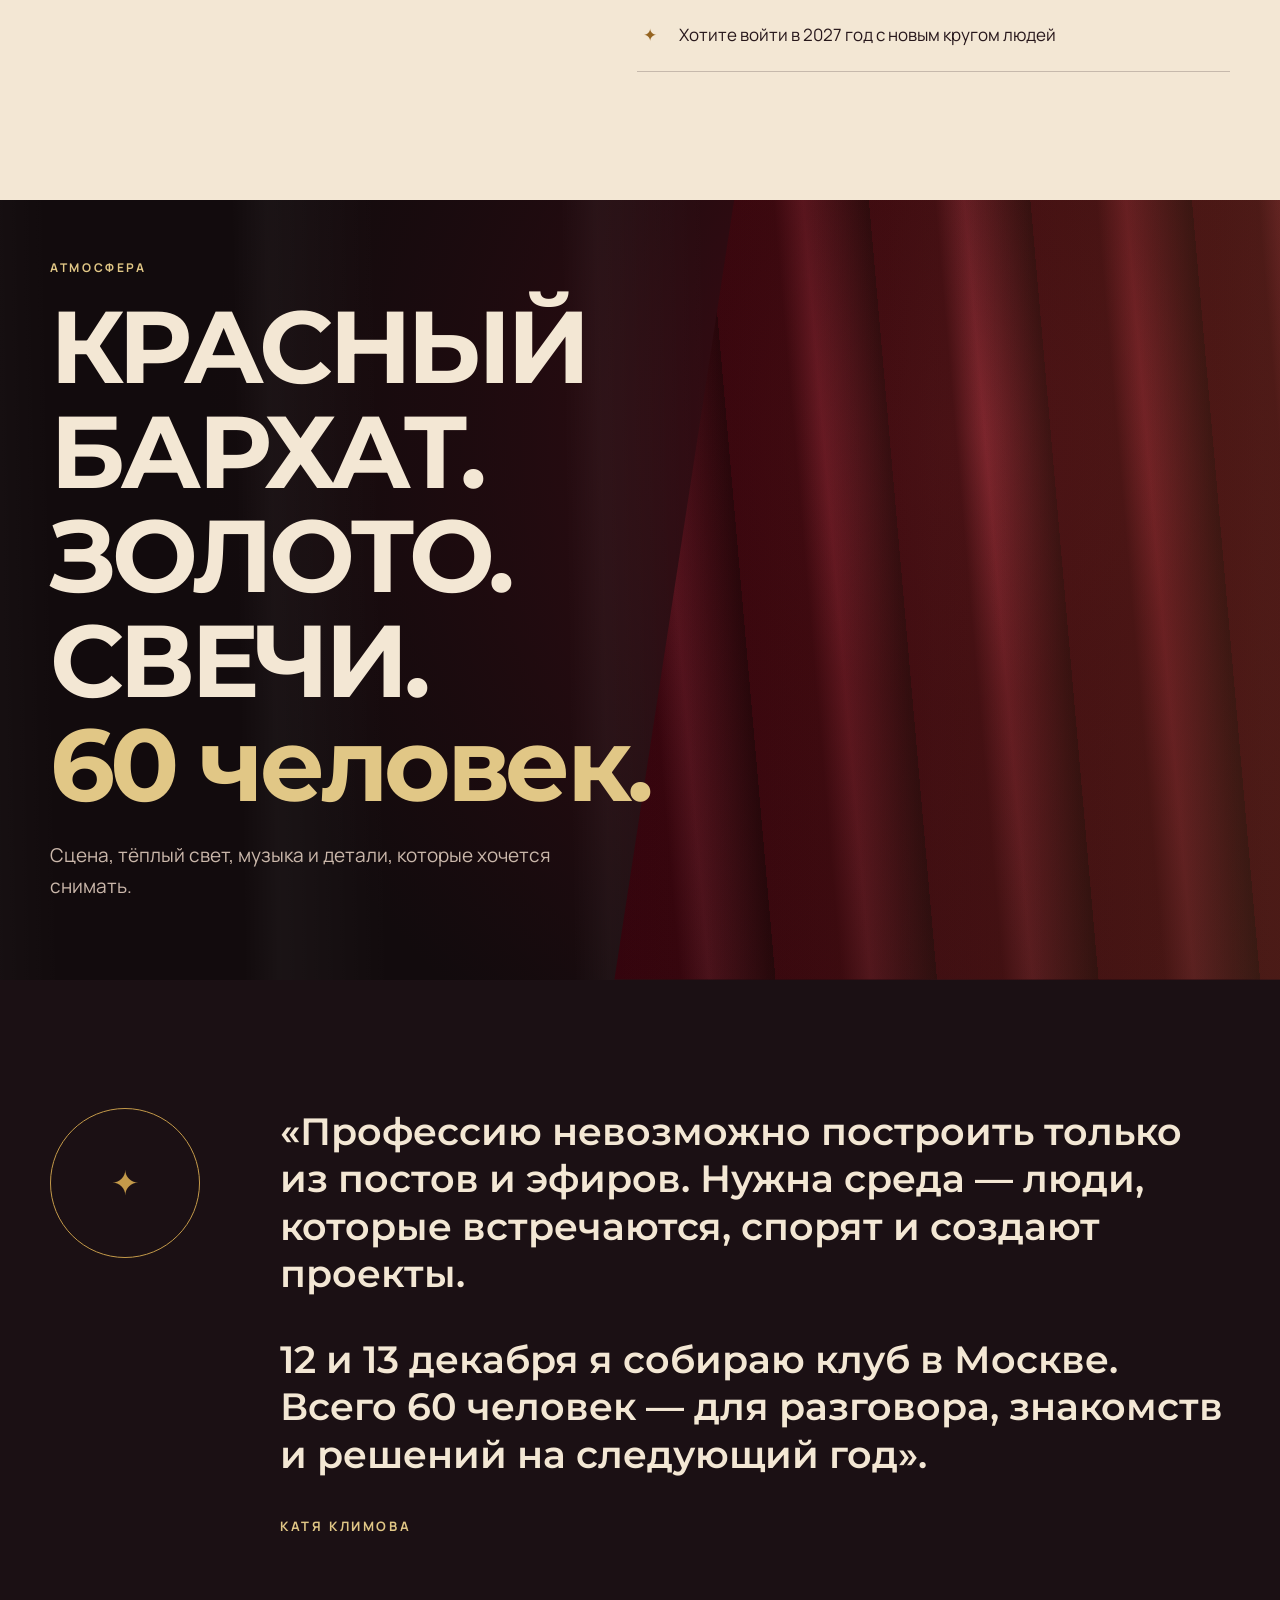
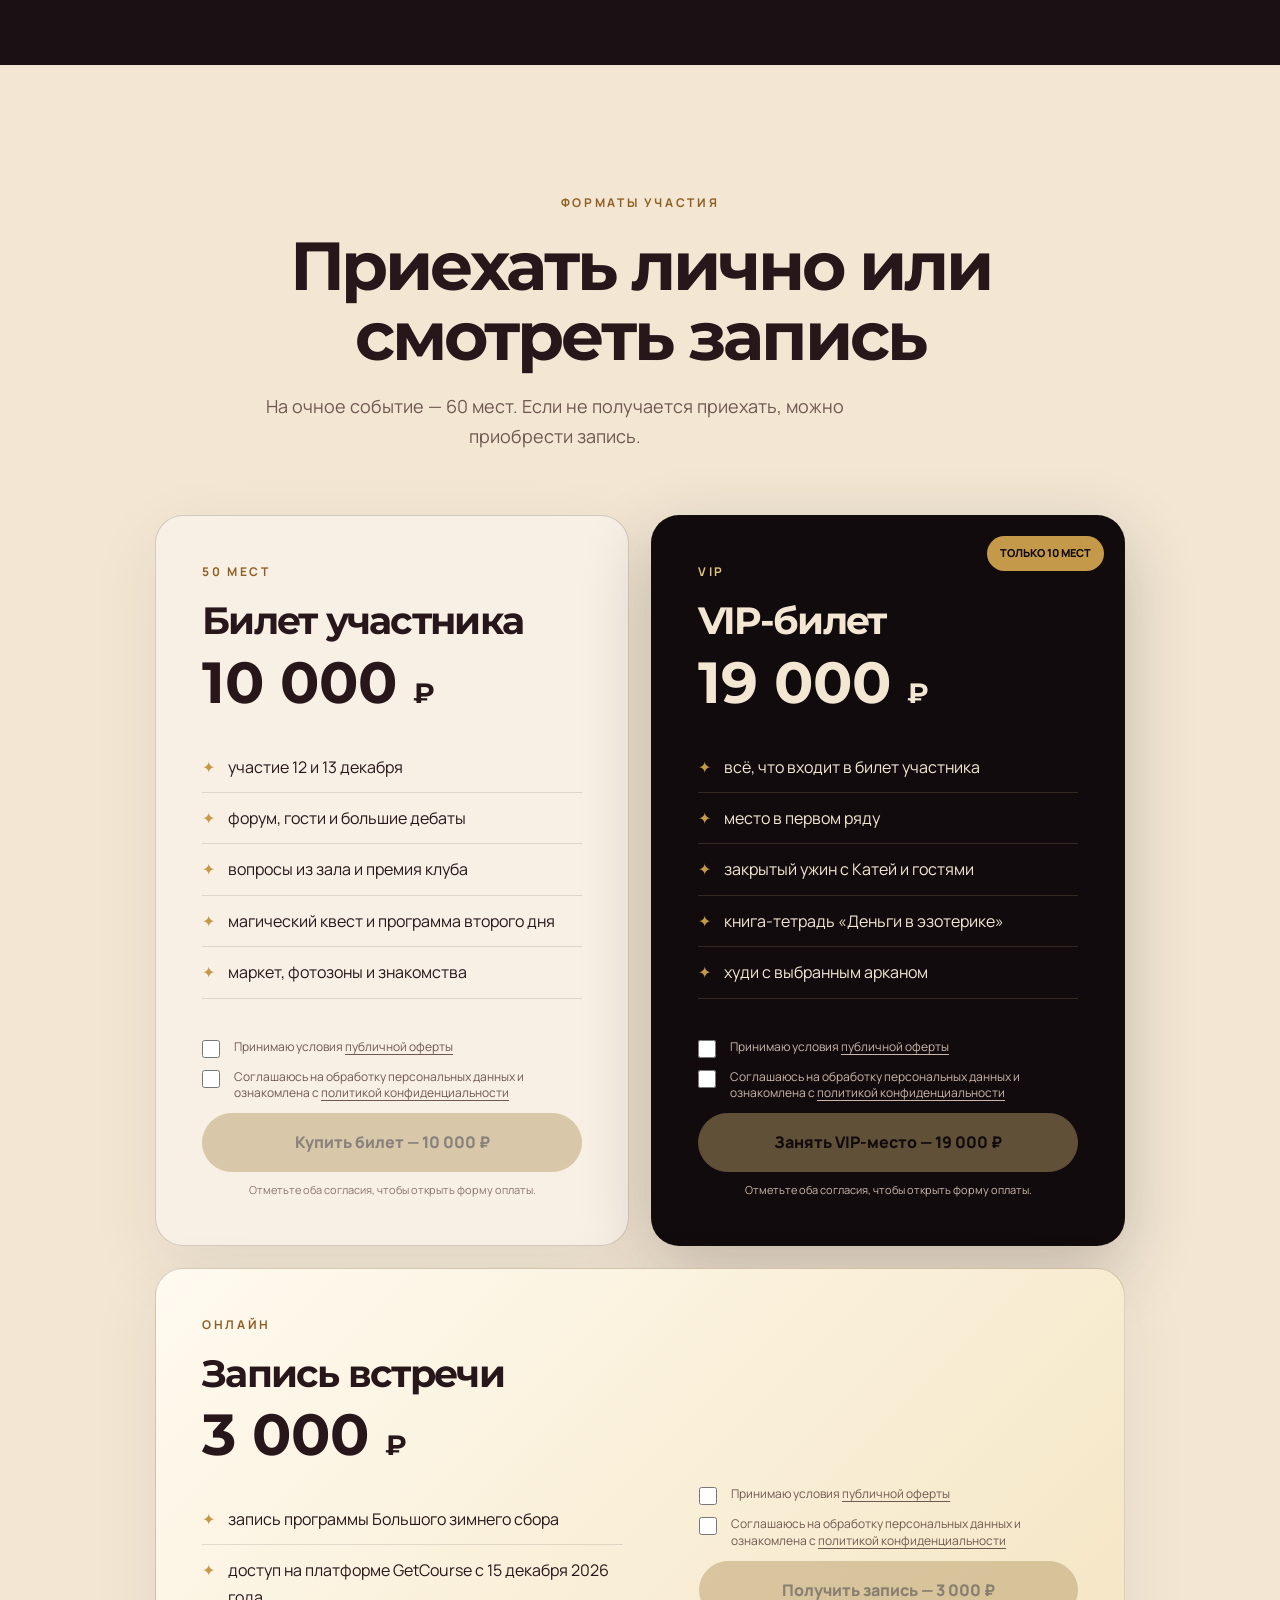
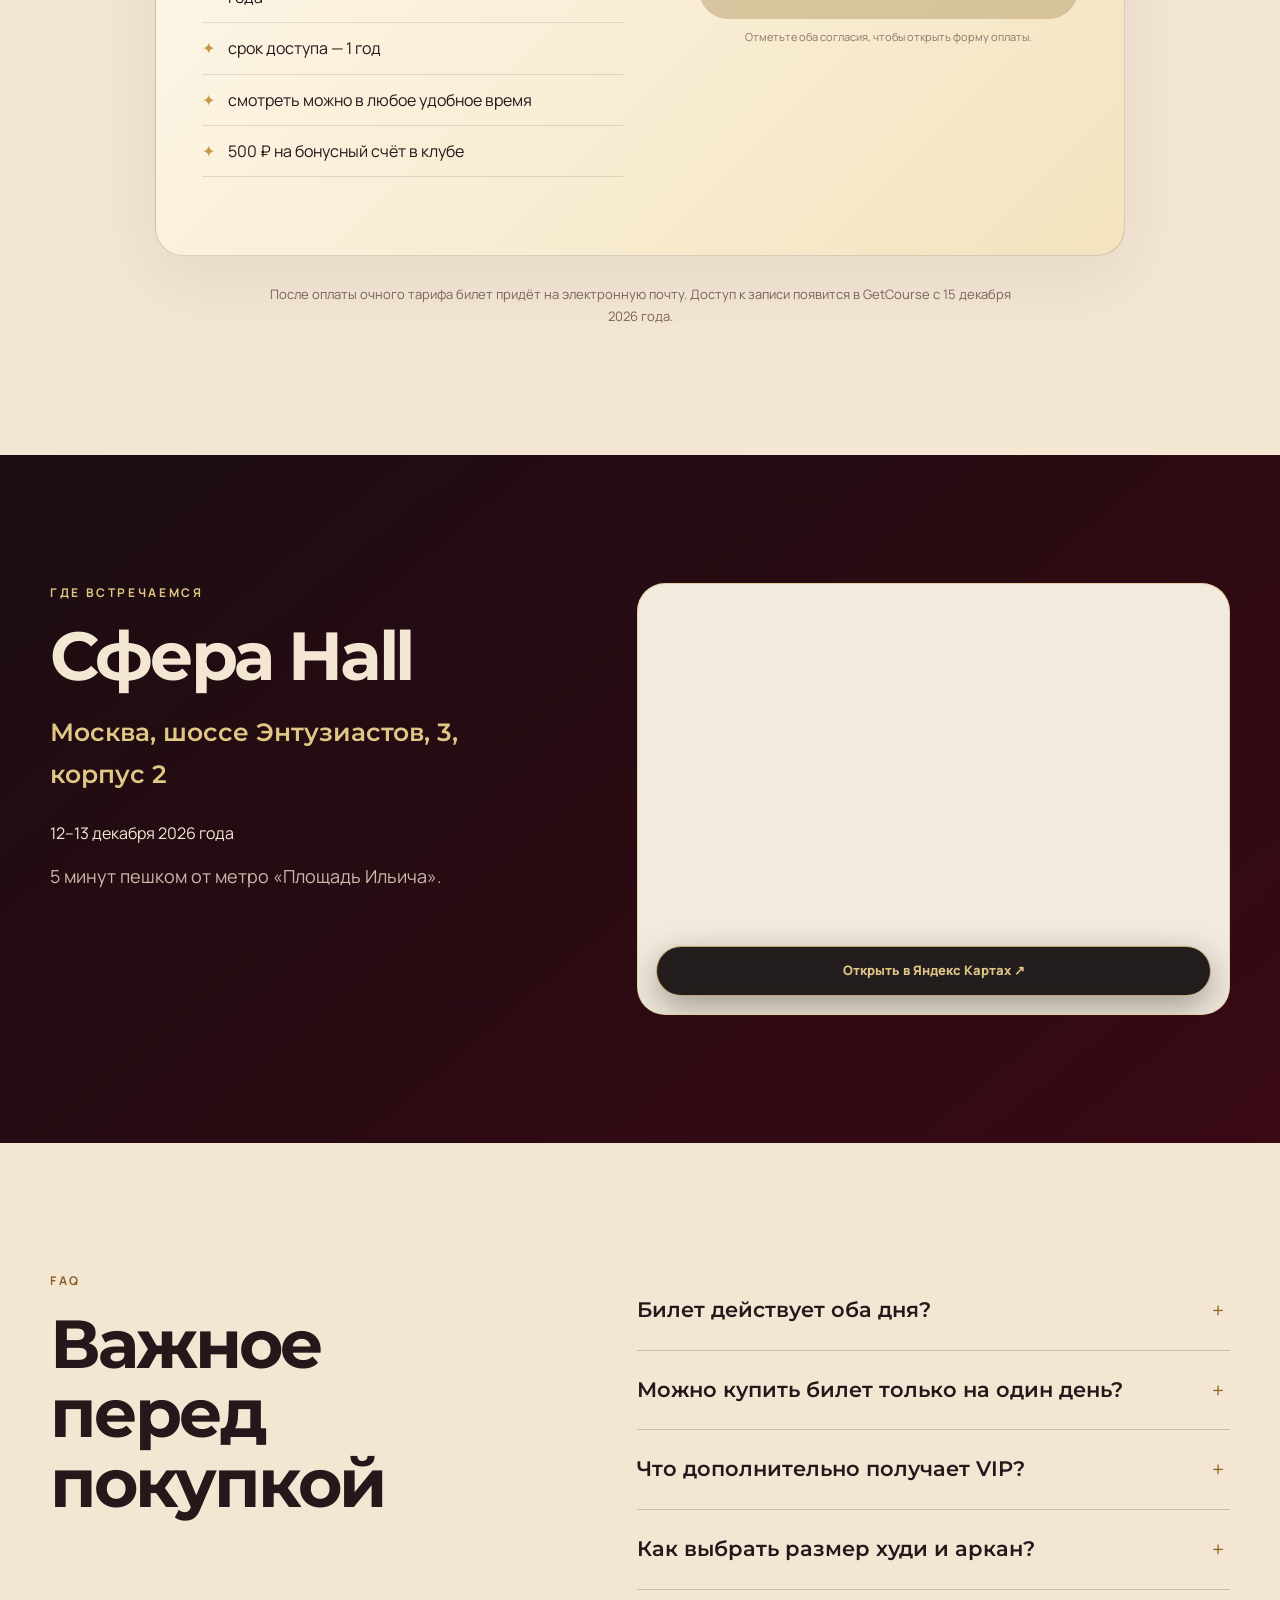
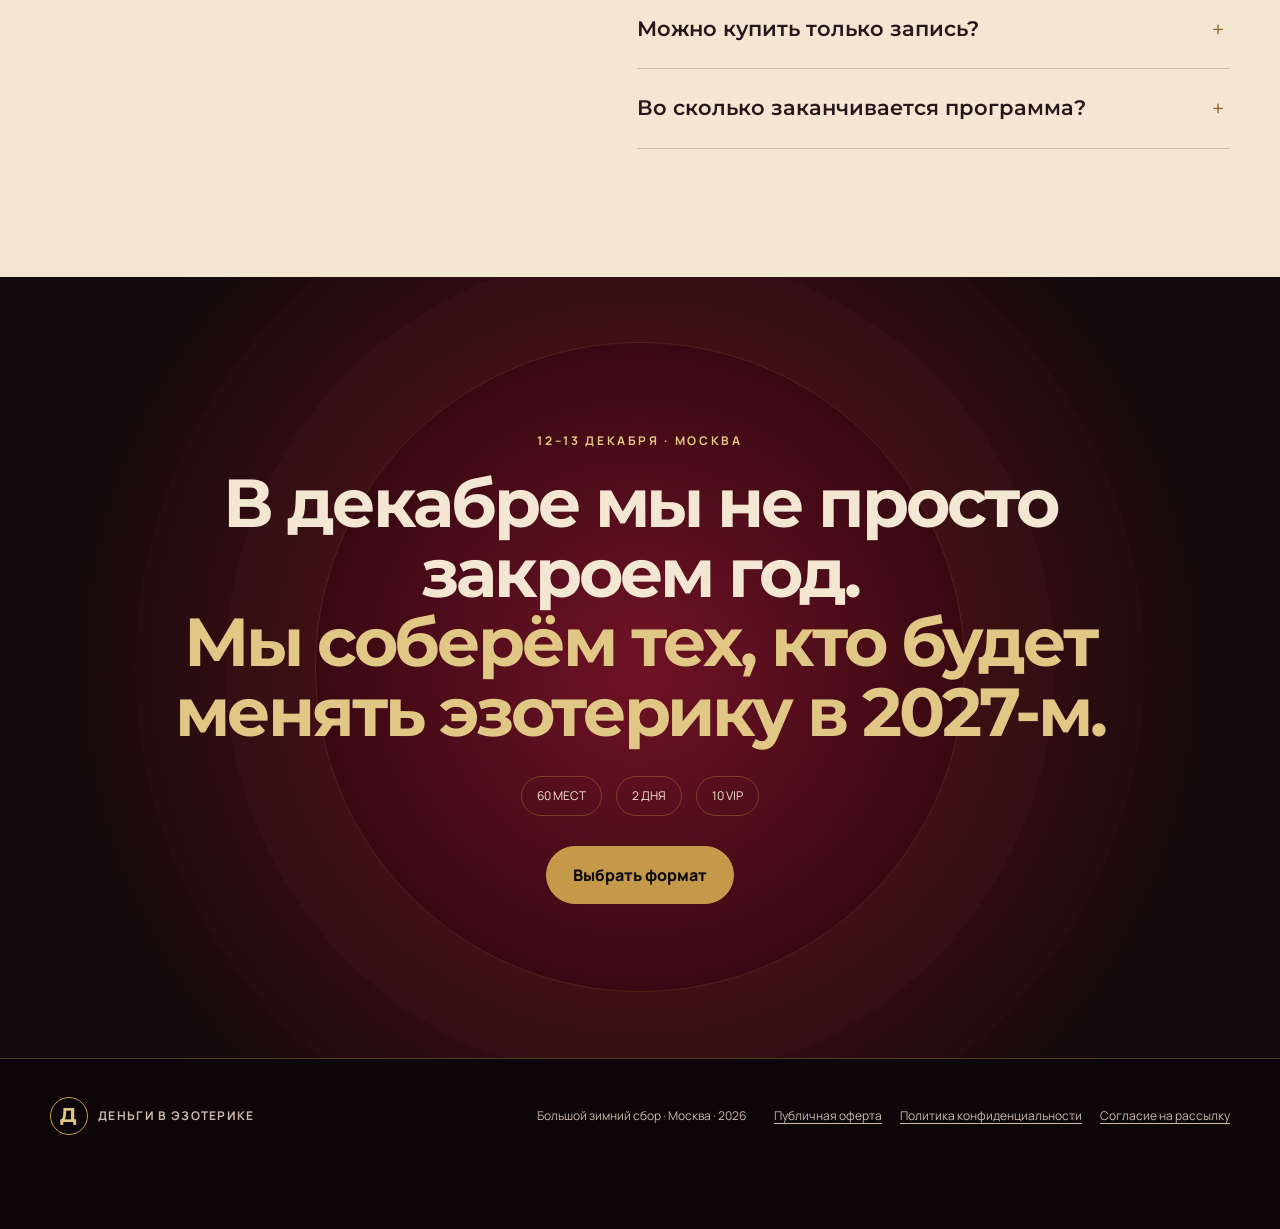
==== commit 4e9b98df: "Refine guest portrait framing" ====
--- a/index.html
+++ b/index.html
@@ -10,7 +10,7 @@
   <link rel="preconnect" href="https://fonts.googleapis.com">
   <link rel="preconnect" href="https://fonts.gstatic.com" crossorigin>
   <link href="https://fonts.googleapis.com/css2?family=Manrope:wght@400;500;600;700;800&family=Montserrat:wght@600;700;800&display=swap" rel="stylesheet">
-  <link rel="stylesheet" href="styles.css?v=20261106-3">
+  <link rel="stylesheet" href="styles.css?v=20261106-9">
   <script src="script.js?v=20261106-4" defer></script>
 </head>
 <body>
@@ -130,7 +130,7 @@
         </div>
         <div class="guest-grid">
           <article class="guest-card reveal">
-            <div class="guest-card__portrait guest-card__portrait--artem"><img src="assets/guests/artem-chernyshov-20261106.webp" alt="Артём Чернышов" loading="lazy" width="800" height="600"></div>
+            <div class="guest-card__portrait guest-card__portrait--artem"><img src="assets/guests/artem-chernyshov-v2.webp" alt="Артём Чернышов" loading="lazy" width="1448" height="1086"></div>
             <div class="guest-card__body"><p class="guest-card__index">01</p><h3>Артём Чернышов</h3><p>Участник 24-го сезона «Битвы экстрасенсов», практик и таролог.</p><span class="guest-card__status">Гость большого зимнего сбора</span></div>
           </article>
           <article class="guest-card reveal">
@@ -138,7 +138,7 @@
             <div class="guest-card__body"><p class="guest-card__index">02</p><h3>Евгений Коссман</h3><p>Таролог.</p><span class="guest-card__status">Гость большого зимнего сбора</span></div>
           </article>
           <article class="guest-card reveal">
-            <div class="guest-card__portrait guest-card__portrait--anastasia"><img src="assets/guests/anastasia-kaytukova-20261106.webp" alt="Анастасия Кайтукова" loading="lazy" width="800" height="600"></div>
+            <div class="guest-card__portrait guest-card__portrait--anastasia"><img src="assets/guests/anastasia-kaytukova-original-v2.jpg" alt="Анастасия Кайтукова" loading="lazy" width="745" height="1280"></div>
             <div class="guest-card__body"><p class="guest-card__index">03</p><h3>Анастасия Кайтукова</h3><p>Психолог, автор книг.</p><span class="guest-card__status">Гость большого зимнего сбора</span></div>
           </article>
         </div>
--- a/styles.css
+++ b/styles.css
@@ -107,7 +107,8 @@
 .guest-card:hover .guest-card__portrait img { transform: scale(1.025); }
 .guest-card__portrait--artem img { object-position: center center; }
 .guest-card__portrait--kossman img { object-position: center 24%; }
-.guest-card__portrait--anastasia img { object-position: center center; }
+.guest-card__portrait--anastasia img { object-position: center 30%; transform: rotate(13deg) scale(1.2); }
+.guest-card:hover .guest-card__portrait--anastasia img { transform: rotate(13deg) scale(1.225); }
 .guest-card__body { padding: 28px; }
 .guest-card__index { color: var(--gold); font-size: 12px; letter-spacing: .2em; }
 .guest-card h3 { margin-bottom: 10px; font-size: 34px; }
@@ -240,7 +241,7 @@
   .timeline { margin-left: 6px; }
   .timeline__item { grid-template-columns: 65px 1fr; gap: 12px; padding-left: 23px; }
   .guest-card { display: block; }
-  .guest-card__portrait { min-height: 220px; }
+  .guest-card__portrait { aspect-ratio: 4/3; min-height: 0; }
   .atmosphere { min-height: 650px; }
   .atmosphere__veil { left: 28%; opacity: .58; }
   .manifesto__grid { grid-template-columns: 1fr; }
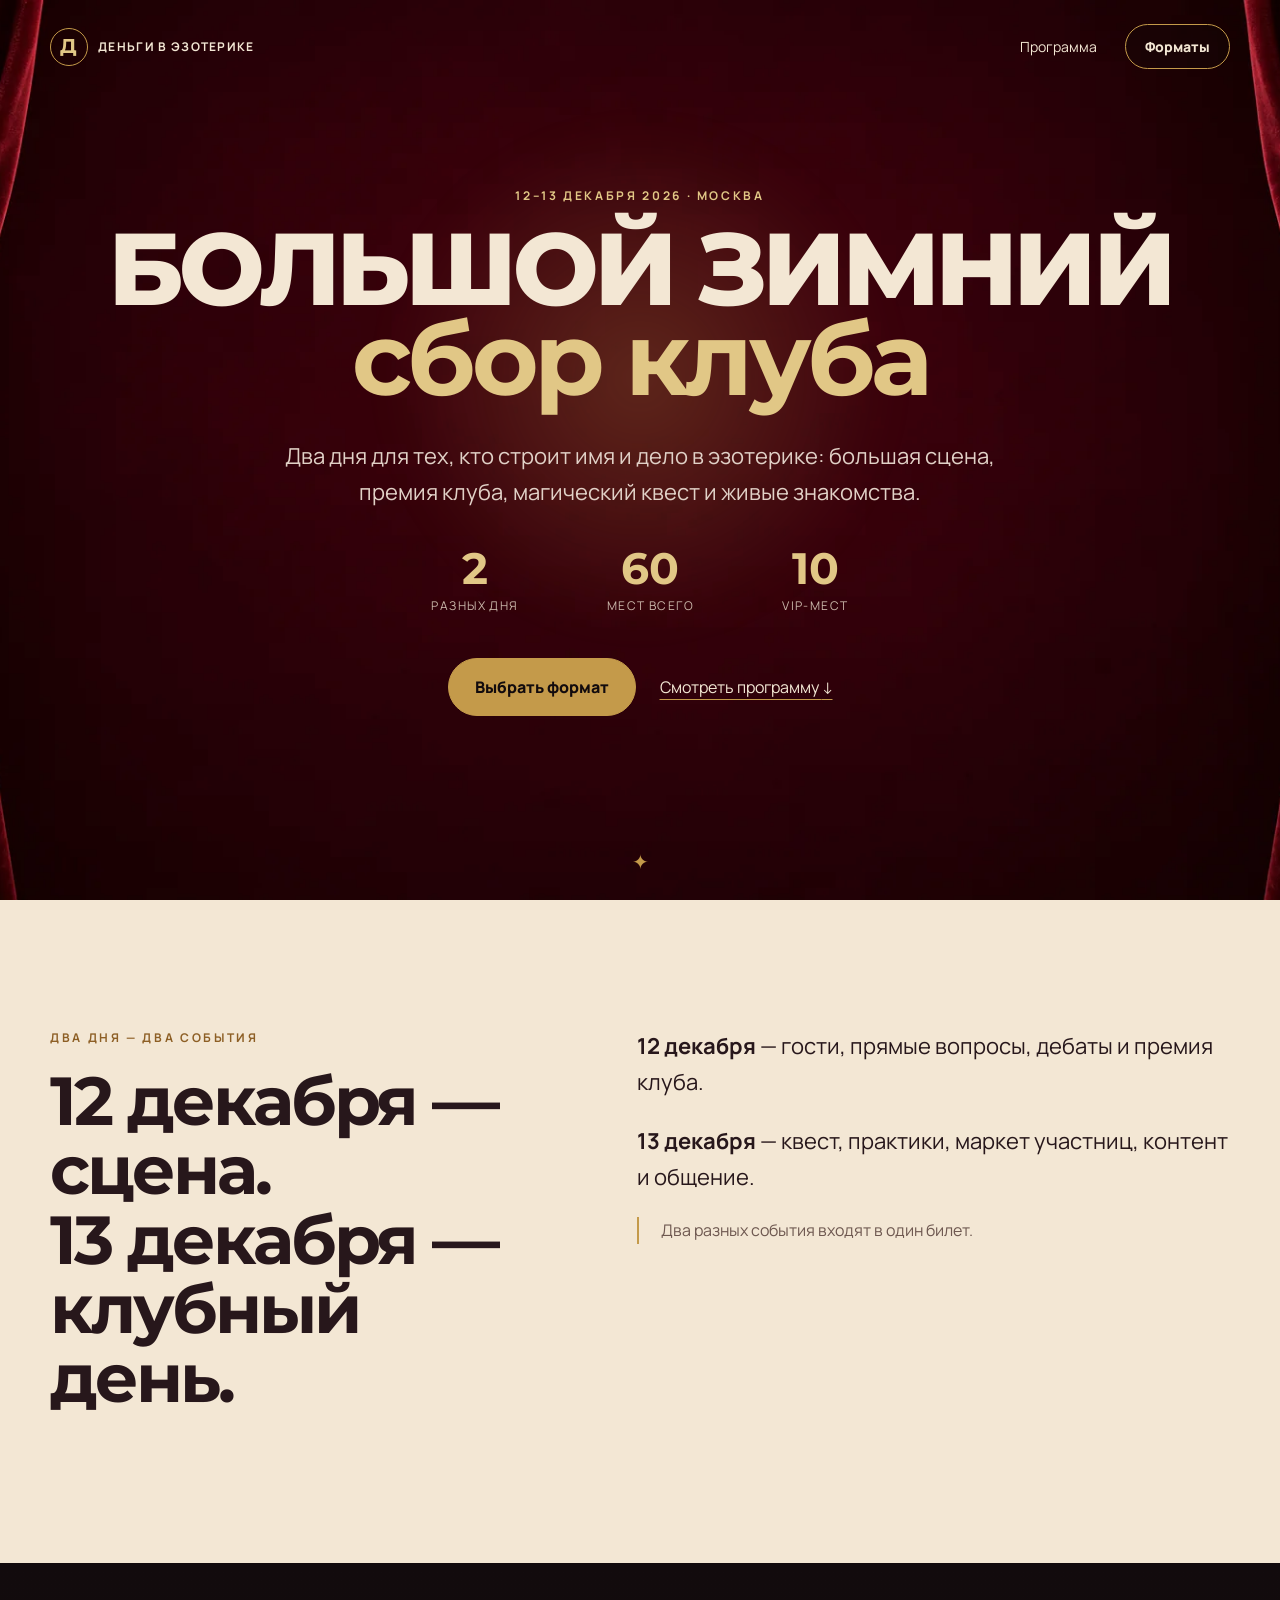
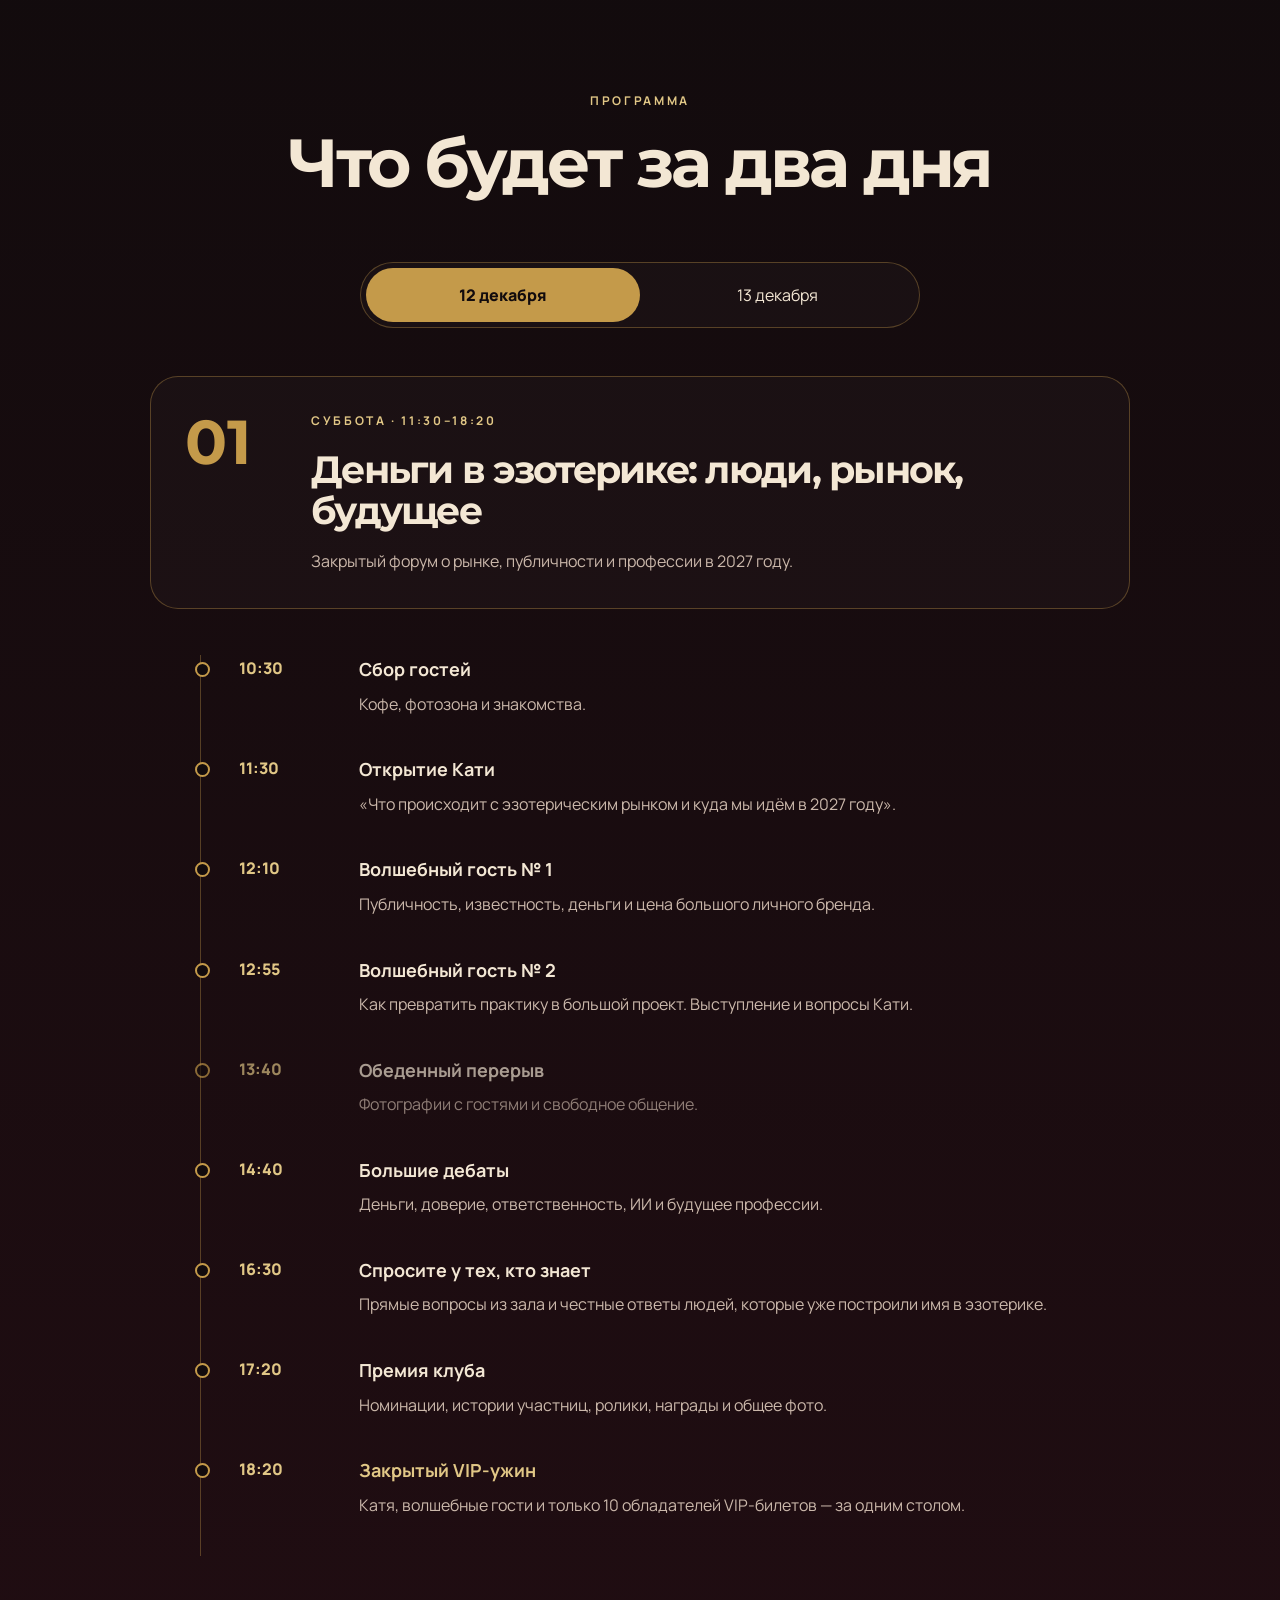
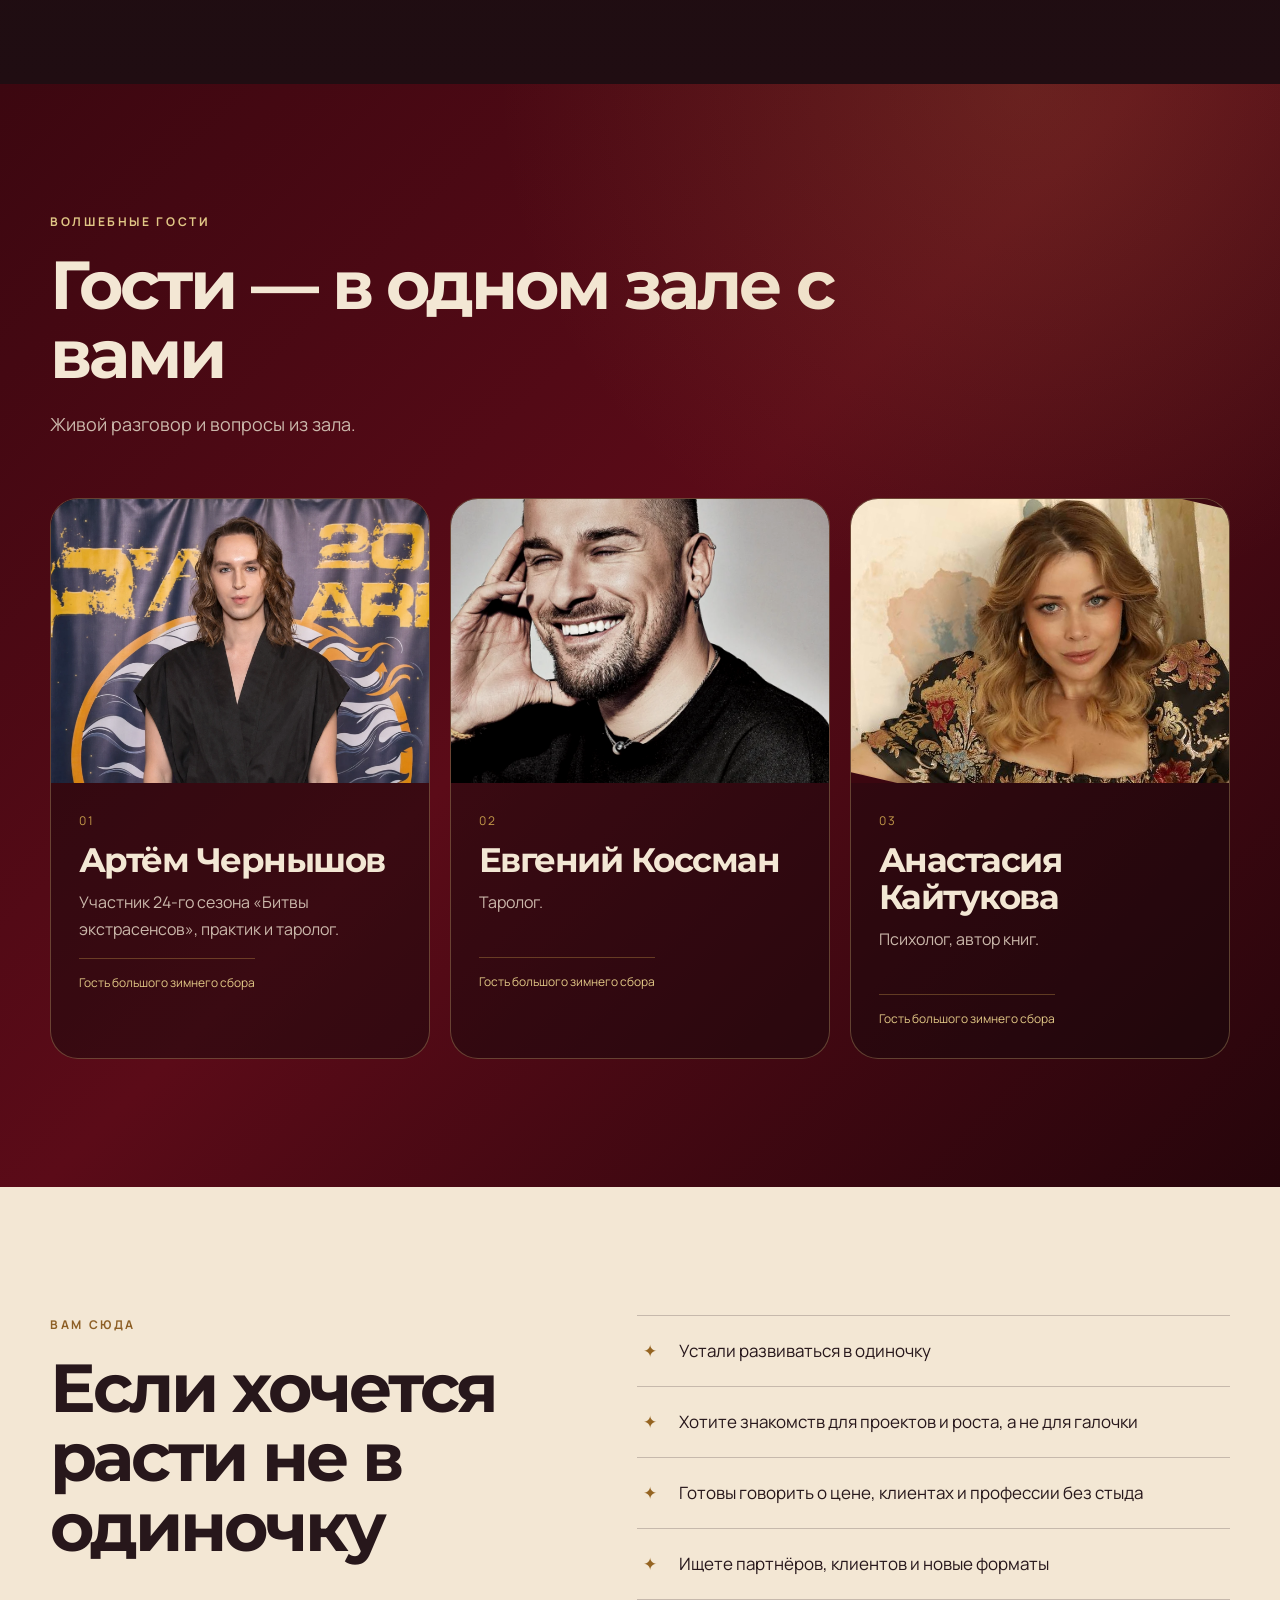
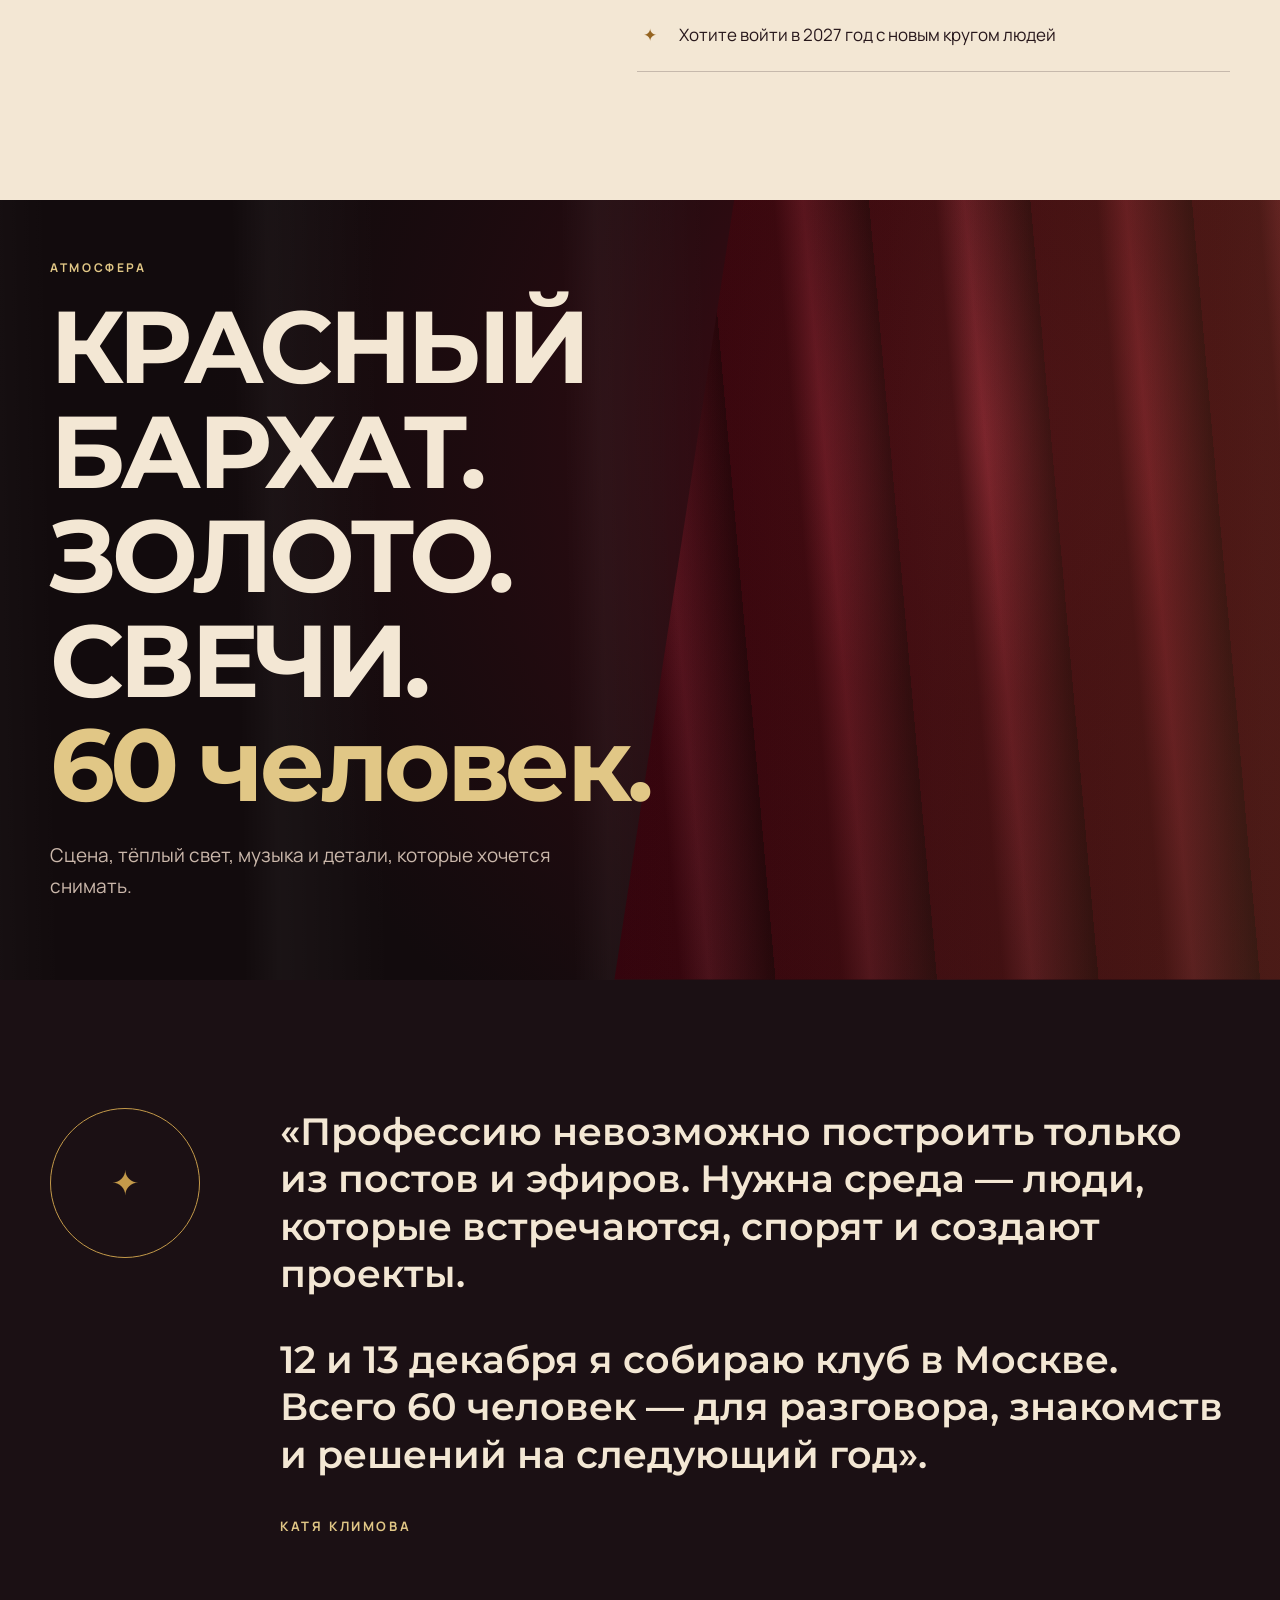
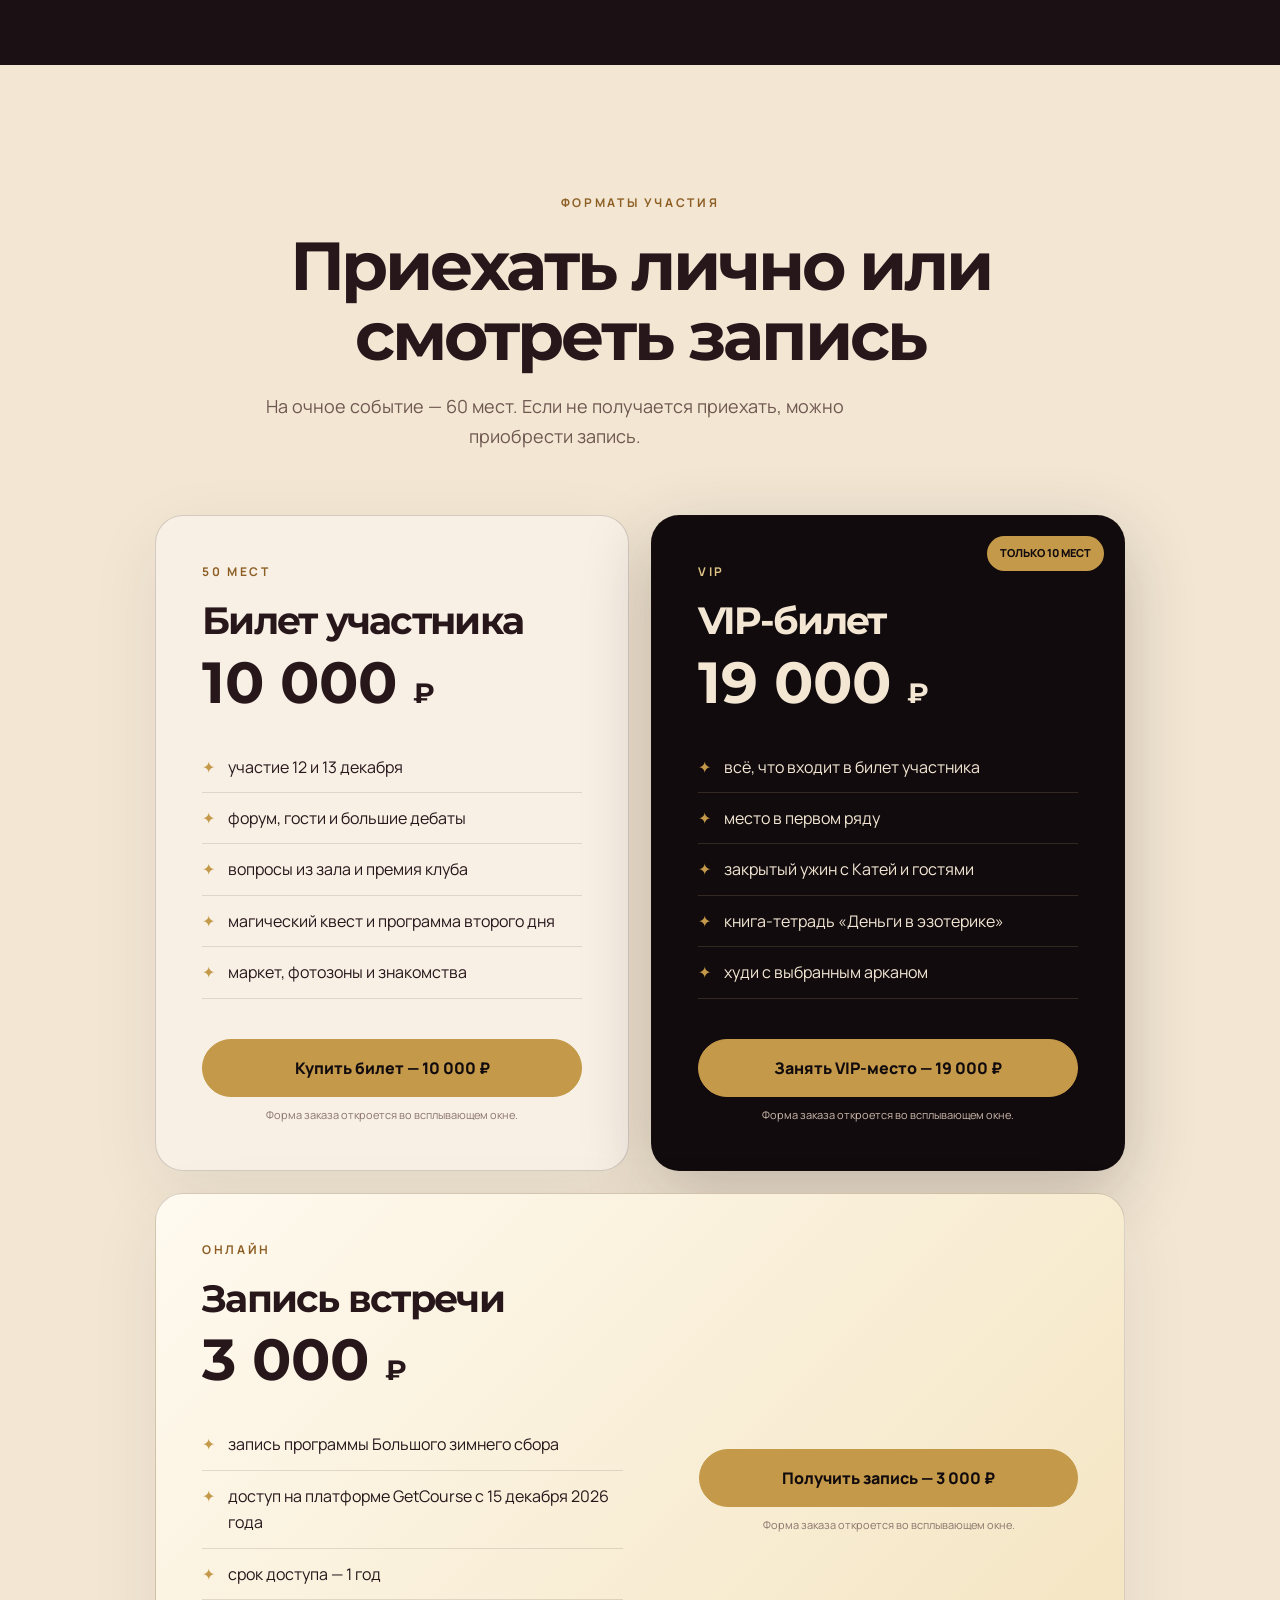
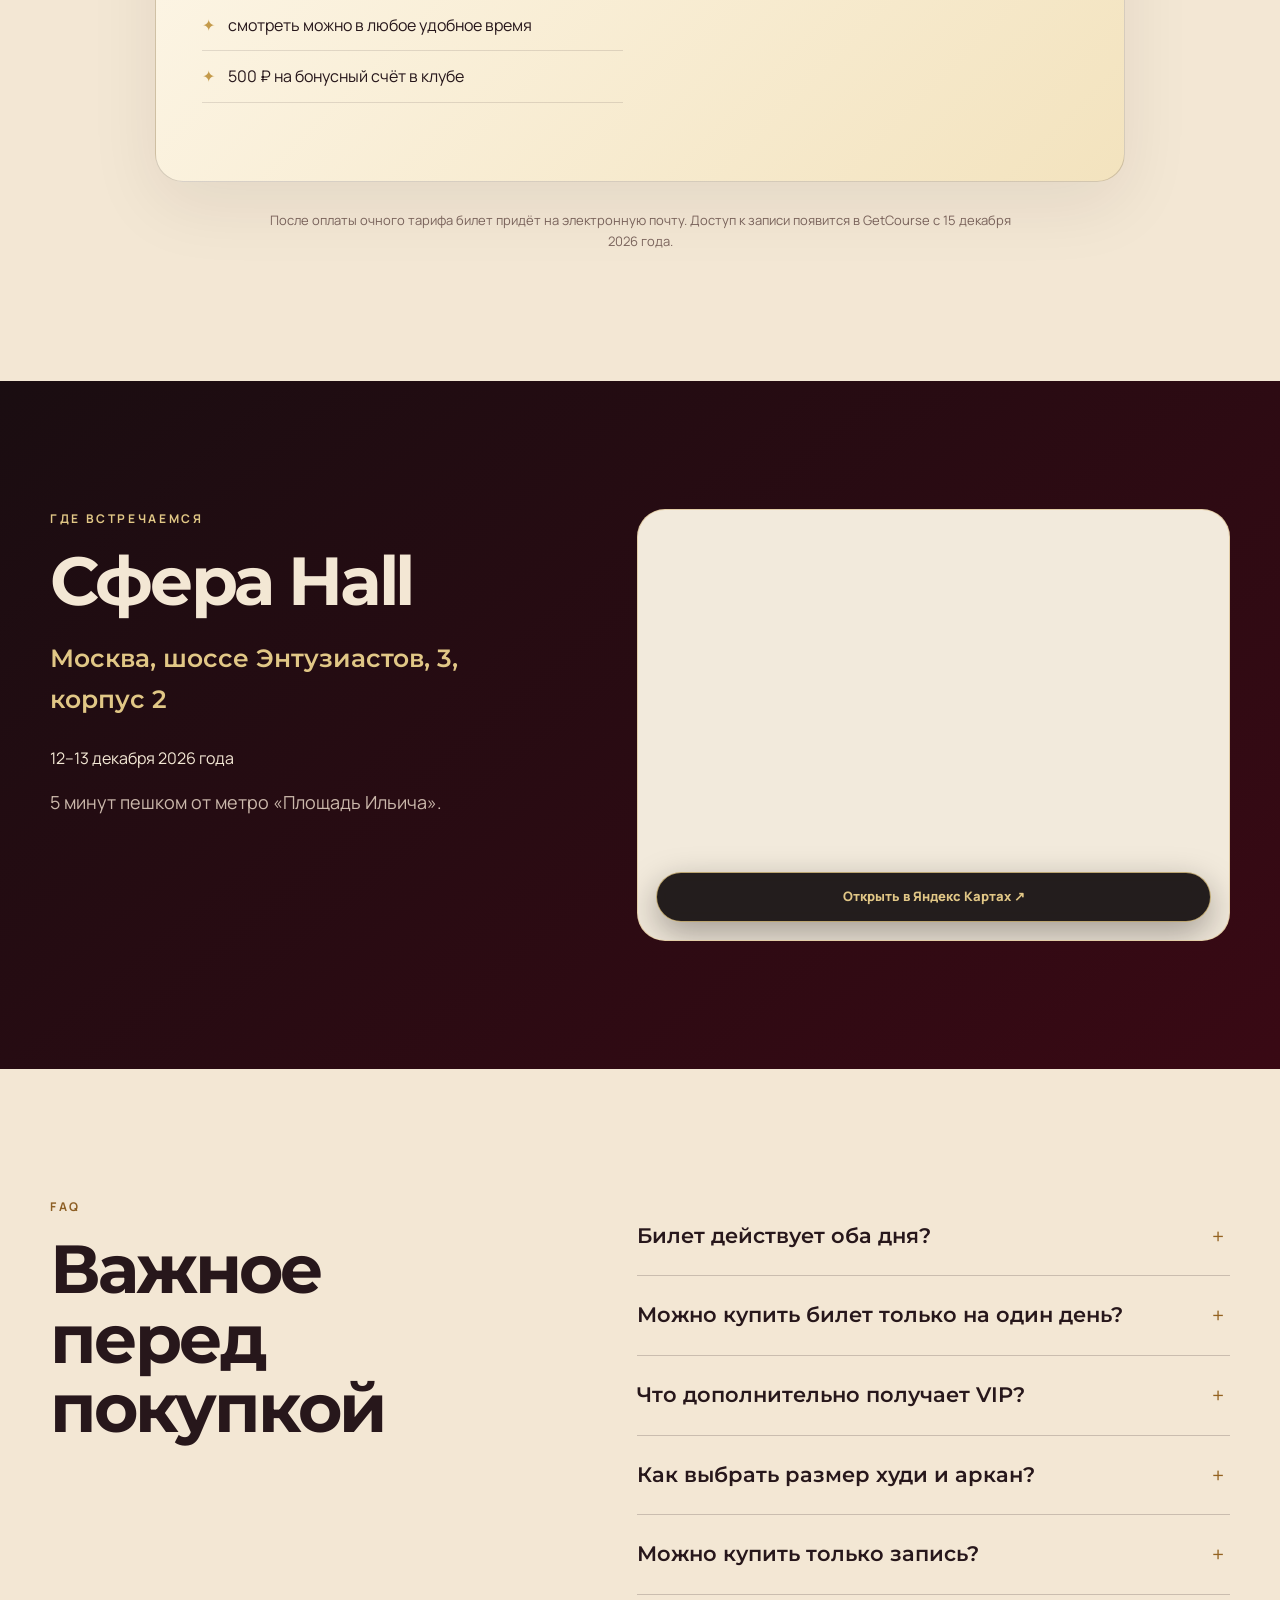
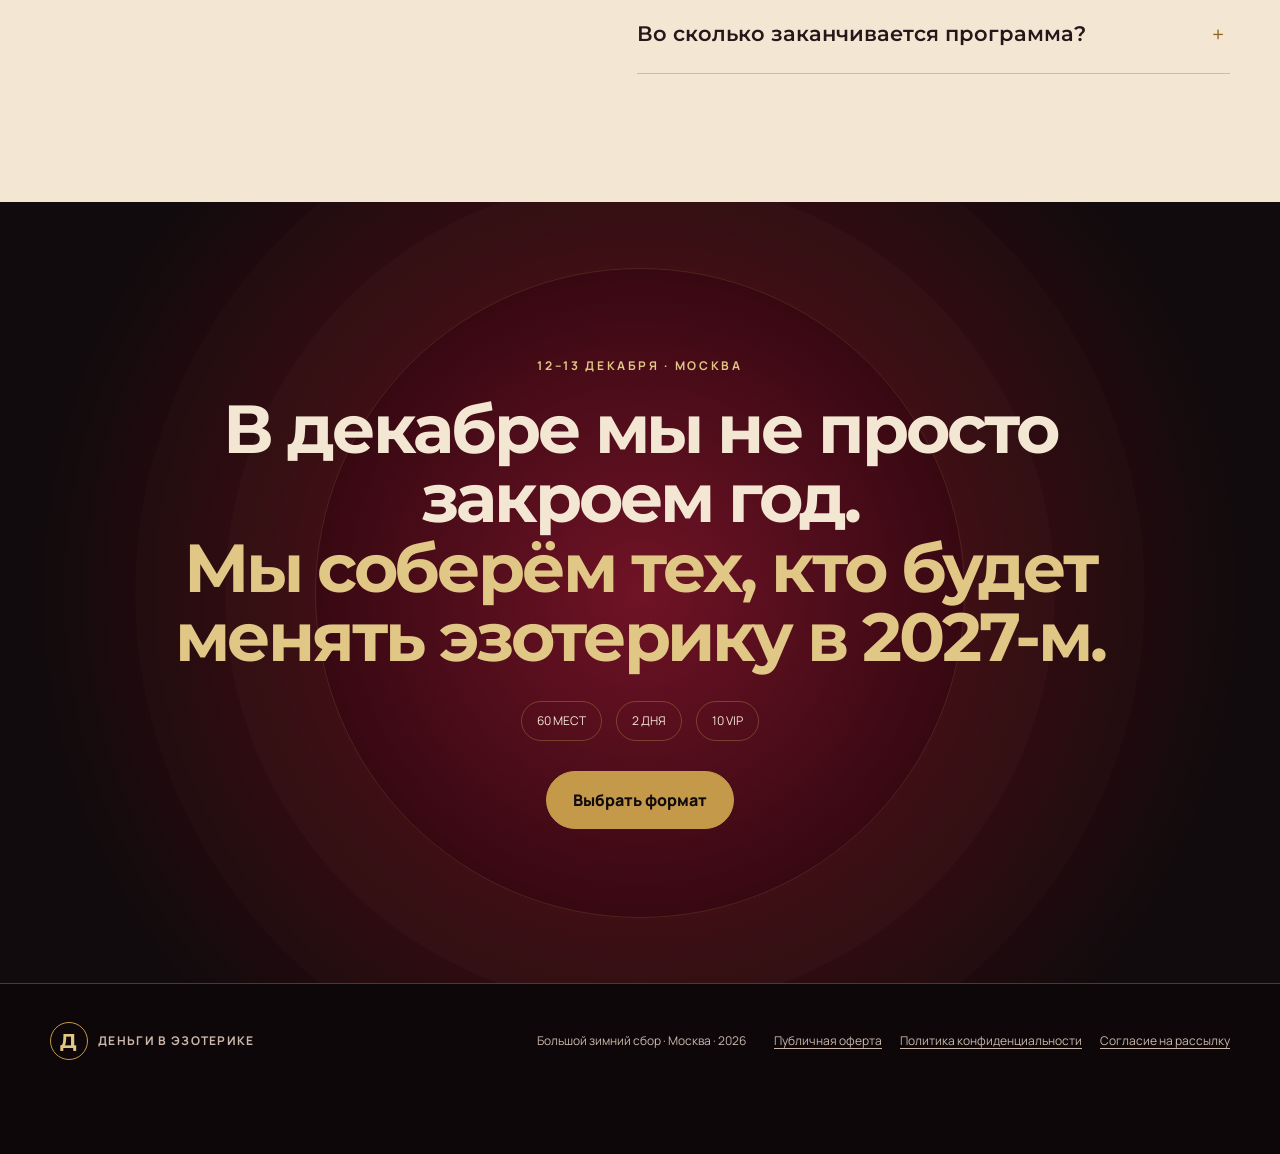
==== commit 2cda9d01: "Open GetCourse forms in payment modals" ====
--- a/index.html
+++ b/index.html
@@ -10,8 +10,8 @@
   <link rel="preconnect" href="https://fonts.googleapis.com">
   <link rel="preconnect" href="https://fonts.gstatic.com" crossorigin>
   <link href="https://fonts.googleapis.com/css2?family=Manrope:wght@400;500;600;700;800&family=Montserrat:wght@600;700;800&display=swap" rel="stylesheet">
-  <link rel="stylesheet" href="styles.css?v=20261106-9">
-  <script src="script.js?v=20261106-4" defer></script>
+  <link rel="stylesheet" href="styles.css?v=20261107-1">
+  <script src="script.js?v=20261107-1" defer></script>
 </head>
 <body>
   <a class="skip-link" href="#main">К содержанию</a>
@@ -198,18 +198,9 @@
               <li>магический квест и программа второго дня</li>
               <li>маркет, фотозоны и знакомства</li>
             </ul>
-            <div class="payment-gate" data-payment-gate data-widget-id="1679291" data-script-id="4bff824f4f97cd9345e3045f56f57067ceae43ba">
-              <label class="legal-check">
-                <input type="checkbox" data-required-consent>
-                <span>Принимаю условия <a href="offer-event.html" target="_blank" rel="noopener">публичной оферты</a></span>
-              </label>
-              <label class="legal-check">
-                <input type="checkbox" data-required-consent>
-                <span>Соглашаюсь на обработку персональных данных и ознакомлена с <a href="https://katiklimova.ru/pd" target="_blank" rel="noopener">политикой конфиденциальности</a></span>
-              </label>
-              <button class="button button--wide payment-button" type="button" disabled>Купить билет — 10 000 ₽</button>
-              <p class="payment-gate__hint">Отметьте оба согласия, чтобы открыть форму оплаты.</p>
-              <div class="payment-widget" data-payment-widget aria-live="polite"></div>
+            <div class="payment-gate">
+              <button class="button button--wide payment-button" type="button" data-payment-launch data-widget-id="1679291" data-script-id="4bff824f4f97cd9345e3045f56f57067ceae43ba" data-payment-title="Билет участника · 10 000 ₽">Купить билет — 10 000 ₽</button>
+              <p class="payment-gate__hint">Форма заказа откроется во всплывающем окне.</p>
             </div>
           </article>
 
@@ -223,18 +214,9 @@
               <li>книга-тетрадь «Деньги в эзотерике»</li>
               <li>худи с выбранным арканом</li>
             </ul>
-            <div class="payment-gate payment-gate--vip" data-payment-gate data-widget-id="1679295" data-script-id="458eb72a8f44d064a686b9046f6de6d880726565">
-              <label class="legal-check">
-                <input type="checkbox" data-required-consent>
-                <span>Принимаю условия <a href="offer-event.html" target="_blank" rel="noopener">публичной оферты</a></span>
-              </label>
-              <label class="legal-check">
-                <input type="checkbox" data-required-consent>
-                <span>Соглашаюсь на обработку персональных данных и ознакомлена с <a href="https://katiklimova.ru/pd" target="_blank" rel="noopener">политикой конфиденциальности</a></span>
-              </label>
-              <button class="button button--gold button--wide payment-button" type="button" disabled>Занять VIP-место — 19 000 ₽</button>
-              <p class="payment-gate__hint">Отметьте оба согласия, чтобы открыть форму оплаты.</p>
-              <div class="payment-widget" data-payment-widget aria-live="polite"></div>
+            <div class="payment-gate payment-gate--vip">
+              <button class="button button--gold button--wide payment-button" type="button" data-payment-launch data-widget-id="1679295" data-script-id="458eb72a8f44d064a686b9046f6de6d880726565" data-payment-title="VIP-билет · 19 000 ₽">Занять VIP-место — 19 000 ₽</button>
+              <p class="payment-gate__hint">Форма заказа откроется во всплывающем окне.</p>
             </div>
           </article>
 
@@ -249,18 +231,9 @@
                 <li>500 ₽ на бонусный счёт в клубе</li>
               </ul>
             </div>
-            <div class="payment-gate" data-payment-gate data-widget-id="1679630" data-script-id="7599d72684bf3bd221006aef342004dcb84804fb">
-              <label class="legal-check">
-                <input type="checkbox" data-required-consent>
-                <span>Принимаю условия <a href="offer-event.html" target="_blank" rel="noopener">публичной оферты</a></span>
-              </label>
-              <label class="legal-check">
-                <input type="checkbox" data-required-consent>
-                <span>Соглашаюсь на обработку персональных данных и ознакомлена с <a href="https://katiklimova.ru/pd" target="_blank" rel="noopener">политикой конфиденциальности</a></span>
-              </label>
-              <button class="button button--wide payment-button" type="button" disabled>Получить запись — 3 000 ₽</button>
-              <p class="payment-gate__hint">Отметьте оба согласия, чтобы открыть форму оплаты.</p>
-              <div class="payment-widget" data-payment-widget aria-live="polite"></div>
+            <div class="payment-gate">
+              <button class="button button--wide payment-button" type="button" data-payment-launch data-widget-id="1679630" data-script-id="7599d72684bf3bd221006aef342004dcb84804fb" data-payment-title="Запись встречи · 3 000 ₽">Получить запись — 3 000 ₽</button>
+              <p class="payment-gate__hint">Форма заказа откроется во всплывающем окне.</p>
             </div>
           </article>
         </div>
@@ -328,5 +301,20 @@
 
   <a class="mobile-cta" href="#tickets">Форматы · от 3 000 ₽</a>
 
+  <div class="payment-modal" data-payment-modal hidden>
+    <div class="payment-modal__backdrop" data-payment-close></div>
+    <section class="payment-modal__dialog" role="dialog" aria-modal="true" aria-labelledby="payment-modal-title" tabindex="-1">
+      <button class="payment-modal__close" type="button" aria-label="Закрыть форму заказа" data-payment-close>×</button>
+      <p class="eyebrow eyebrow--dark">Оформление заказа</p>
+      <h2 id="payment-modal-title" data-payment-modal-title>Выберите формат участия</h2>
+      <div class="payment-modal__widgets" aria-live="polite">
+        <div class="payment-widget" data-widget-slot="1679291" hidden></div>
+        <div class="payment-widget" data-widget-slot="1679295" hidden></div>
+        <div class="payment-widget" data-widget-slot="1679630" hidden></div>
+      </div>
+      <p class="payment-modal__support">Если форма не загрузилась, <a href="https://t.me/klimona" target="_blank" rel="noopener">напишите Кате в Telegram</a>.</p>
+    </section>
+  </div>
+
 </body>
 </html>
--- a/styles.css
+++ b/styles.css
@@ -149,20 +149,32 @@
 .ticket-card li::before { content: "✦"; position: absolute; left: 0; color: var(--gold); }
 .tickets__notice { max-width: 760px; margin: 28px auto 0; color: #7c655d; font-size: 13px; text-align: center; }
 .payment-gate { margin-top: 8px; }
-.legal-check { display: grid; grid-template-columns: 22px 1fr; gap: 10px; align-items: start; margin: 0 0 11px; color: #6e5850; font-size: 12px; line-height: 1.4; }
-.ticket-card--vip .legal-check { color: var(--ink-muted); }
-.legal-check input { width: 18px; height: 18px; margin: 1px 0 0; accent-color: var(--gold); }
-.legal-check a, .footer a { color: inherit; text-underline-offset: 3px; }
-.legal-check a:hover, .footer a:hover { color: #9b6b22; }
-.ticket-card--vip .legal-check a:hover { color: var(--gold-soft); }
-.payment-button:disabled { cursor: not-allowed; filter: grayscale(.35); opacity: .48; transform: none; }
+.footer a { color: inherit; text-underline-offset: 3px; }
+.footer a:hover { color: #9b6b22; }
 .payment-gate__hint { margin: 9px 0 0; color: #8b756d; font-size: 11px; text-align: center; }
 .ticket-card--vip .payment-gate__hint { color: var(--ink-muted); }
-.payment-widget { width: 100%; margin-top: 18px; overflow: hidden; }
+.payment-widget { width: 100%; overflow: hidden; }
 .payment-widget:empty { display: none; }
-.payment-gate.is-open .legal-check,
-.payment-gate.is-open .payment-button,
-.payment-gate.is-open .payment-gate__hint { display: none; }
+.payment-is-open { overflow: hidden; }
+.payment-modal[hidden] { display: none; }
+.payment-modal { position: fixed; z-index: 1000; inset: 0; display: grid; place-items: center; padding: 24px; opacity: 0; transition: opacity .18s ease; }
+.payment-modal.is-open { opacity: 1; }
+.payment-modal__backdrop { position: absolute; inset: 0; background: rgba(12,6,8,.78); backdrop-filter: blur(8px); }
+.payment-modal__dialog { position: relative; width: min(100%, 620px); max-height: calc(100vh - 48px); overflow: auto; padding: clamp(28px, 5vw, 48px); border: 1px solid rgba(196,154,74,.35); border-radius: 28px; background: #fffaf1; color: var(--night); box-shadow: 0 28px 90px rgba(0,0,0,.42); transform: translateY(16px) scale(.985); transition: transform .18s ease; outline: none; }
+.payment-modal.is-open .payment-modal__dialog { transform: translateY(0) scale(1); }
+.payment-modal__dialog h2 { margin: 6px 44px 24px 0; color: var(--night); font-size: clamp(28px, 5vw, 44px); }
+.payment-modal__close { position: absolute; top: 18px; right: 18px; width: 44px; height: 44px; border: 1px solid rgba(39,23,27,.14); border-radius: 50%; background: #f4ead8; color: var(--night); font-size: 30px; line-height: 1; cursor: pointer; }
+.payment-modal__close:hover { background: var(--gold-soft); }
+.payment-modal__support { margin: 18px 0 0; color: #7c655d; font-size: 12px; text-align: center; }
+.payment-modal__support a, .payment-error a { color: #7f531b; text-underline-offset: 3px; }
+.payment-error { padding: 18px; border-radius: 16px; background: #f7eadf; color: #7b302a; text-align: center; }
+
+@media (max-width: 640px) {
+  .payment-modal { align-items: end; padding: 0; }
+  .payment-modal__dialog { width: 100%; max-height: 92vh; padding: 28px 18px 24px; border-radius: 24px 24px 0 0; }
+  .payment-modal__dialog h2 { margin-right: 40px; }
+  .payment-modal__close { top: 12px; right: 12px; }
+}
 
 .venue { background: linear-gradient(140deg, #1a0d11, #390914); }
 .venue__address { color: var(--gold-soft); font-family: var(--display); font-size: 25px; font-weight: 600; }
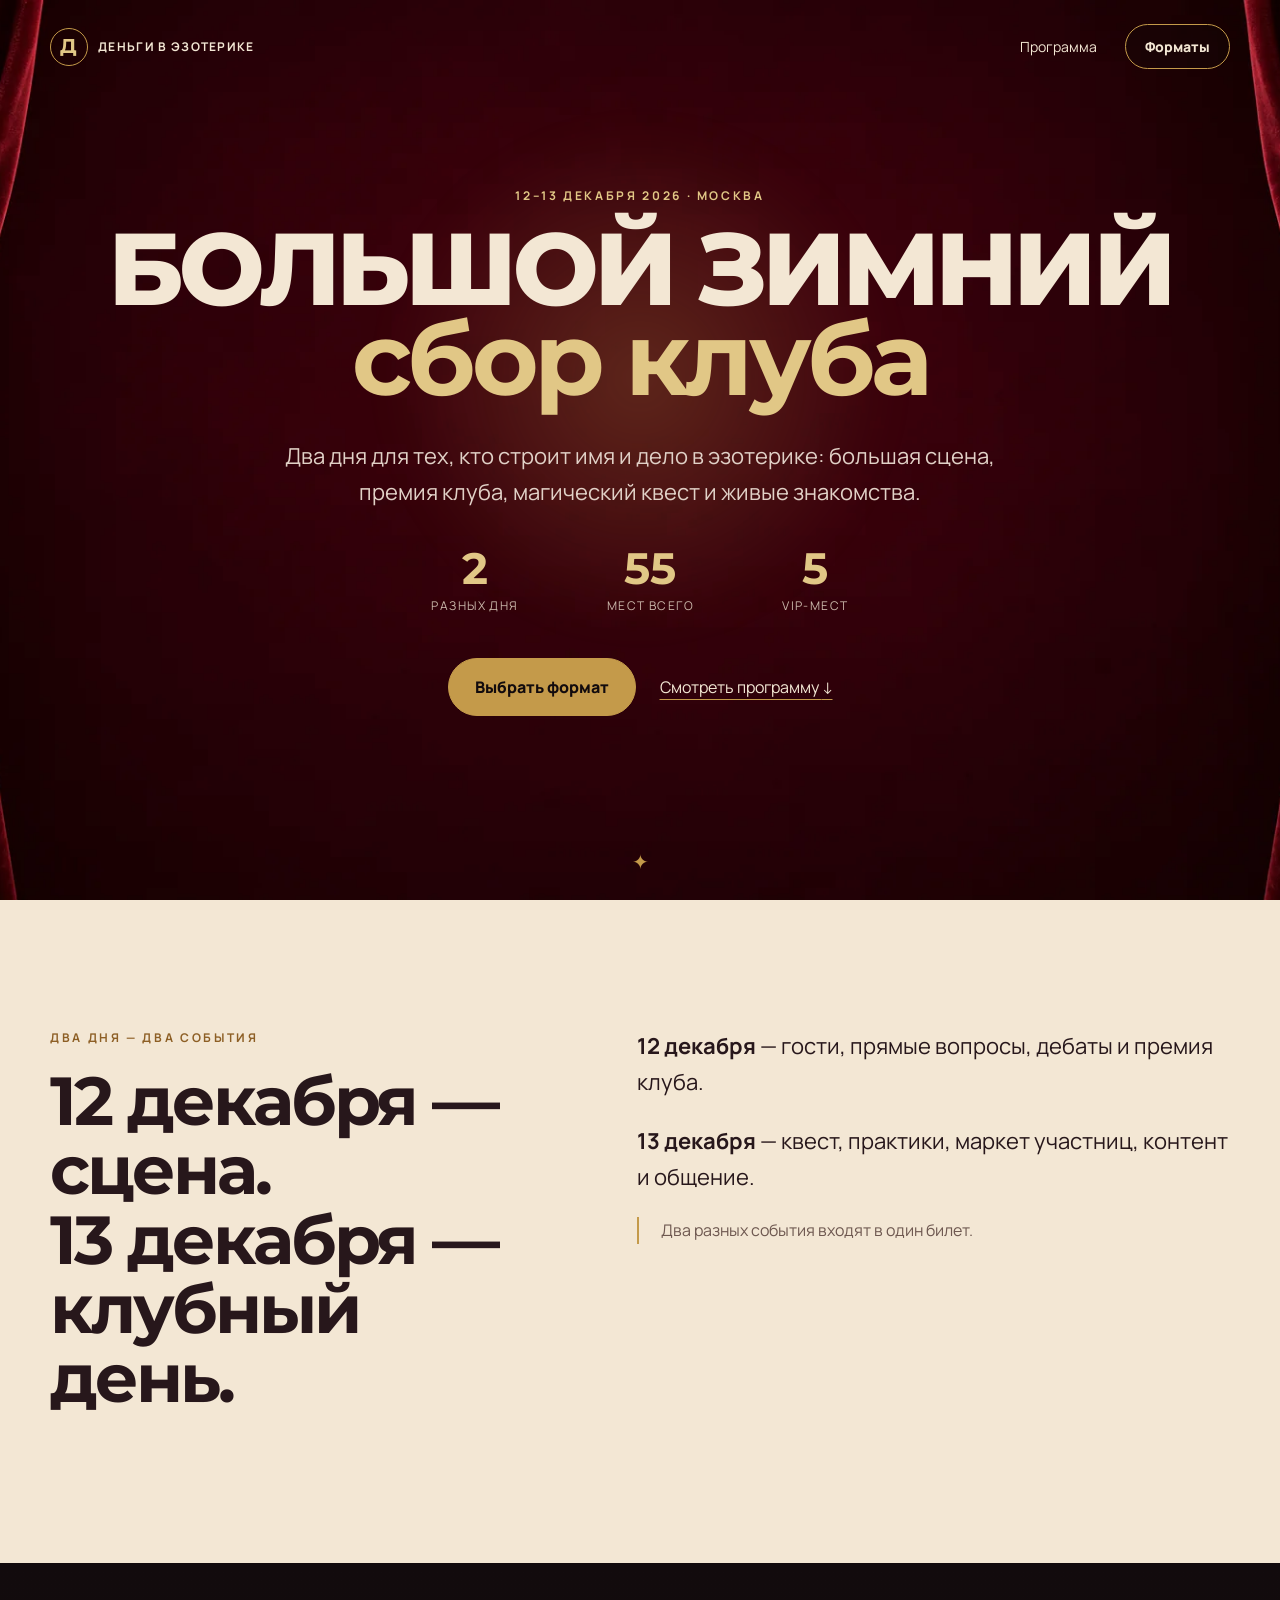
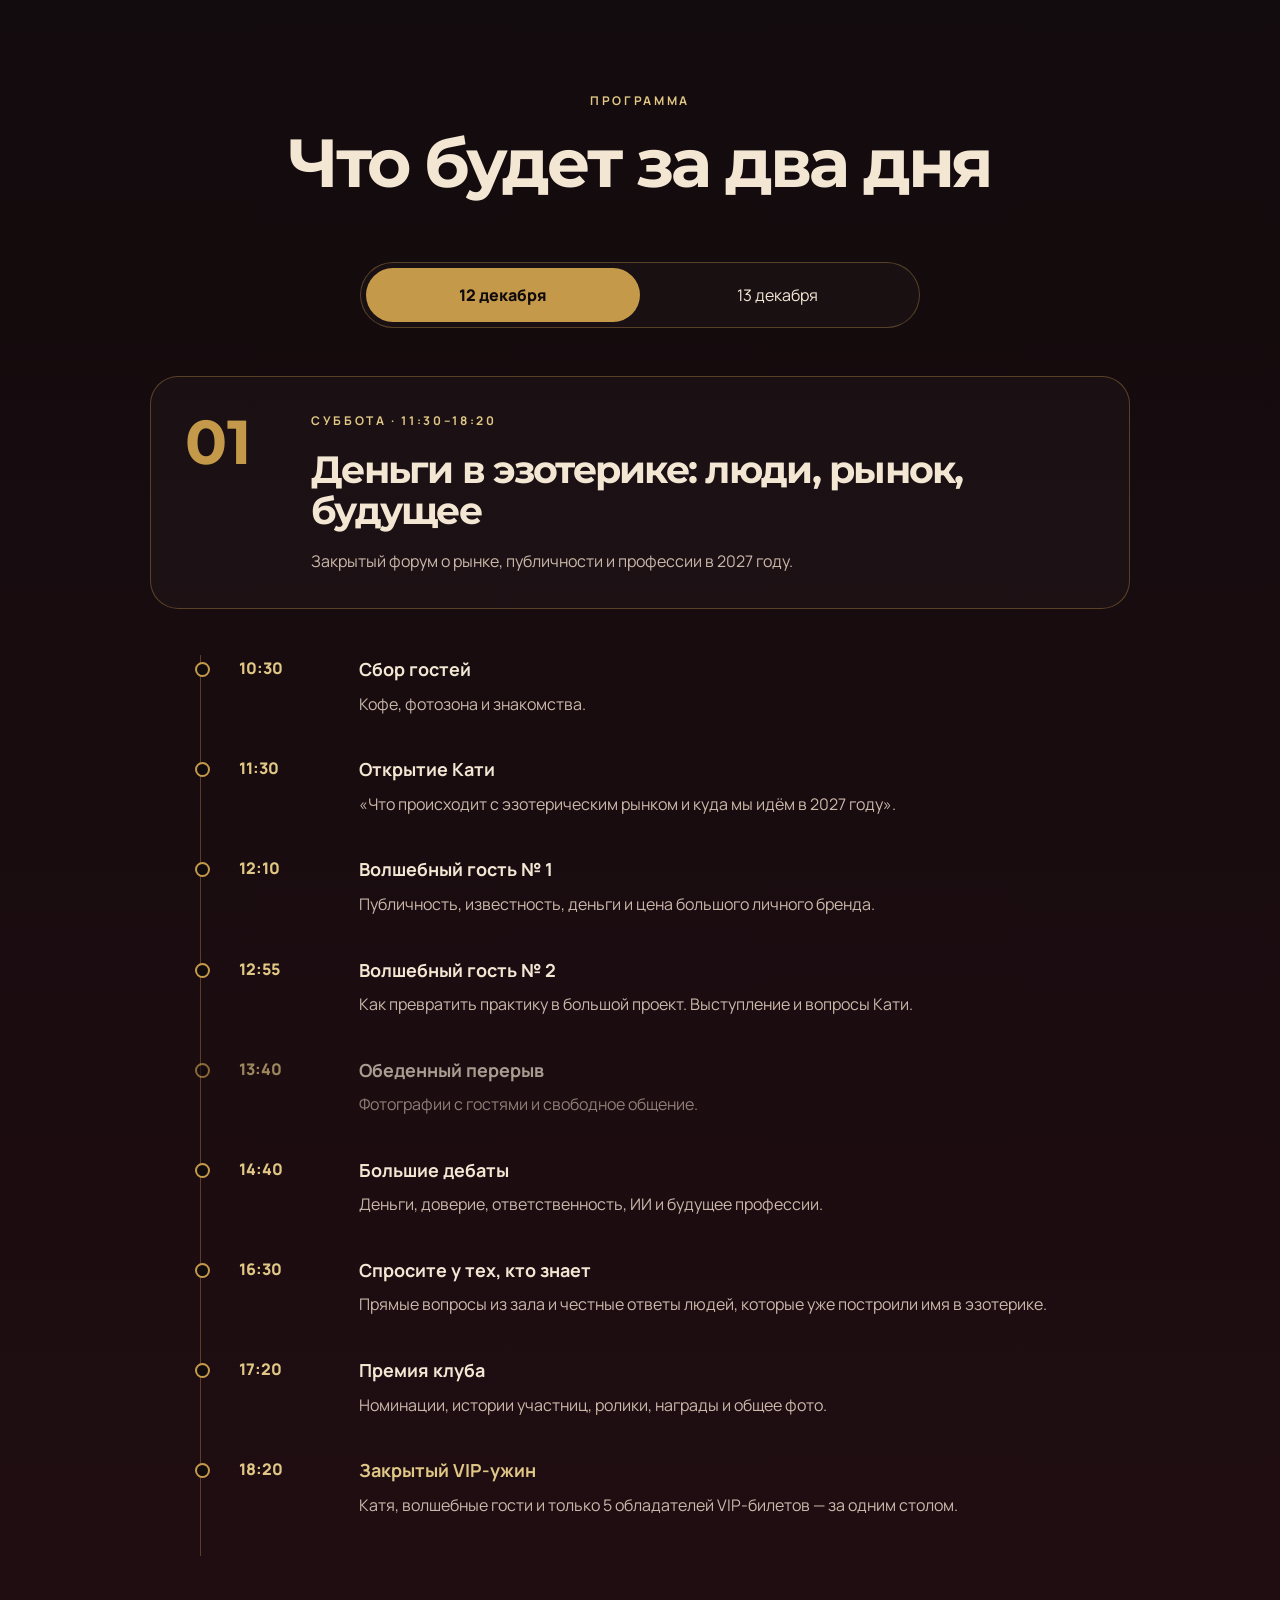
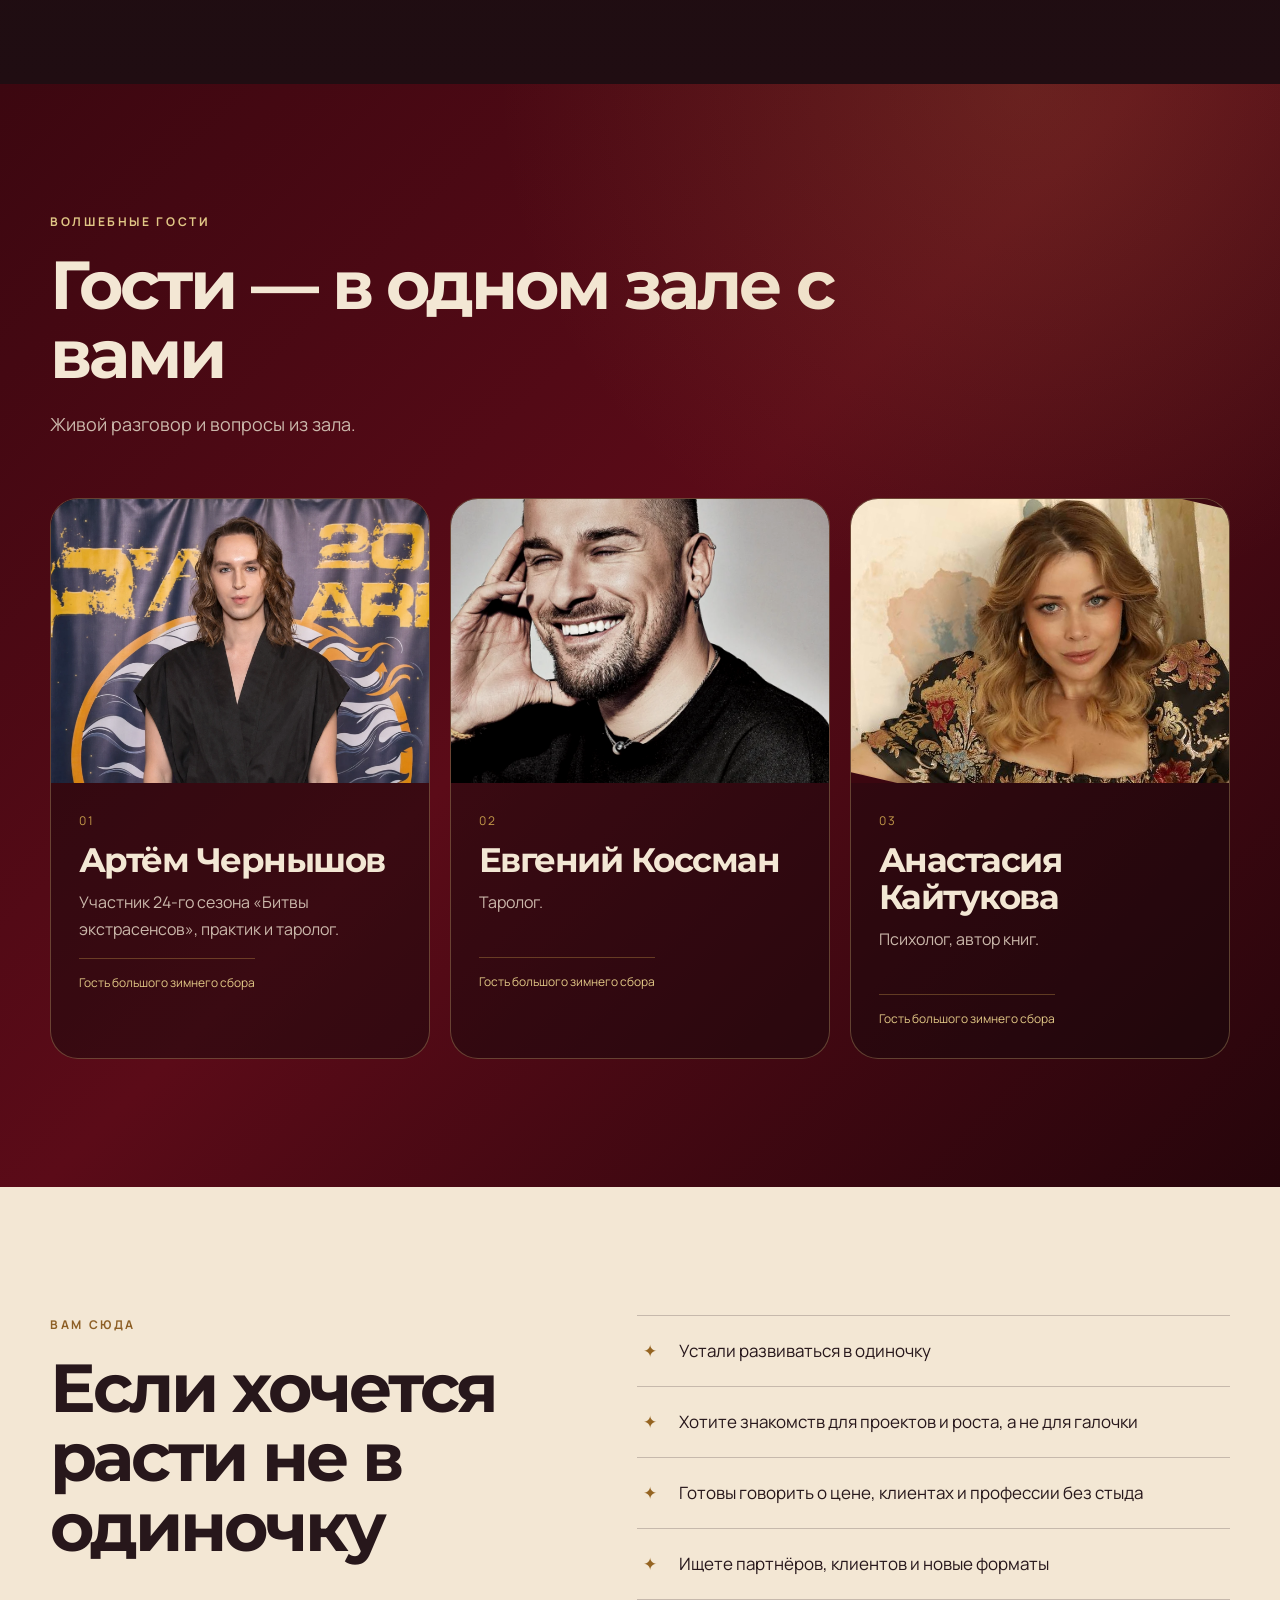
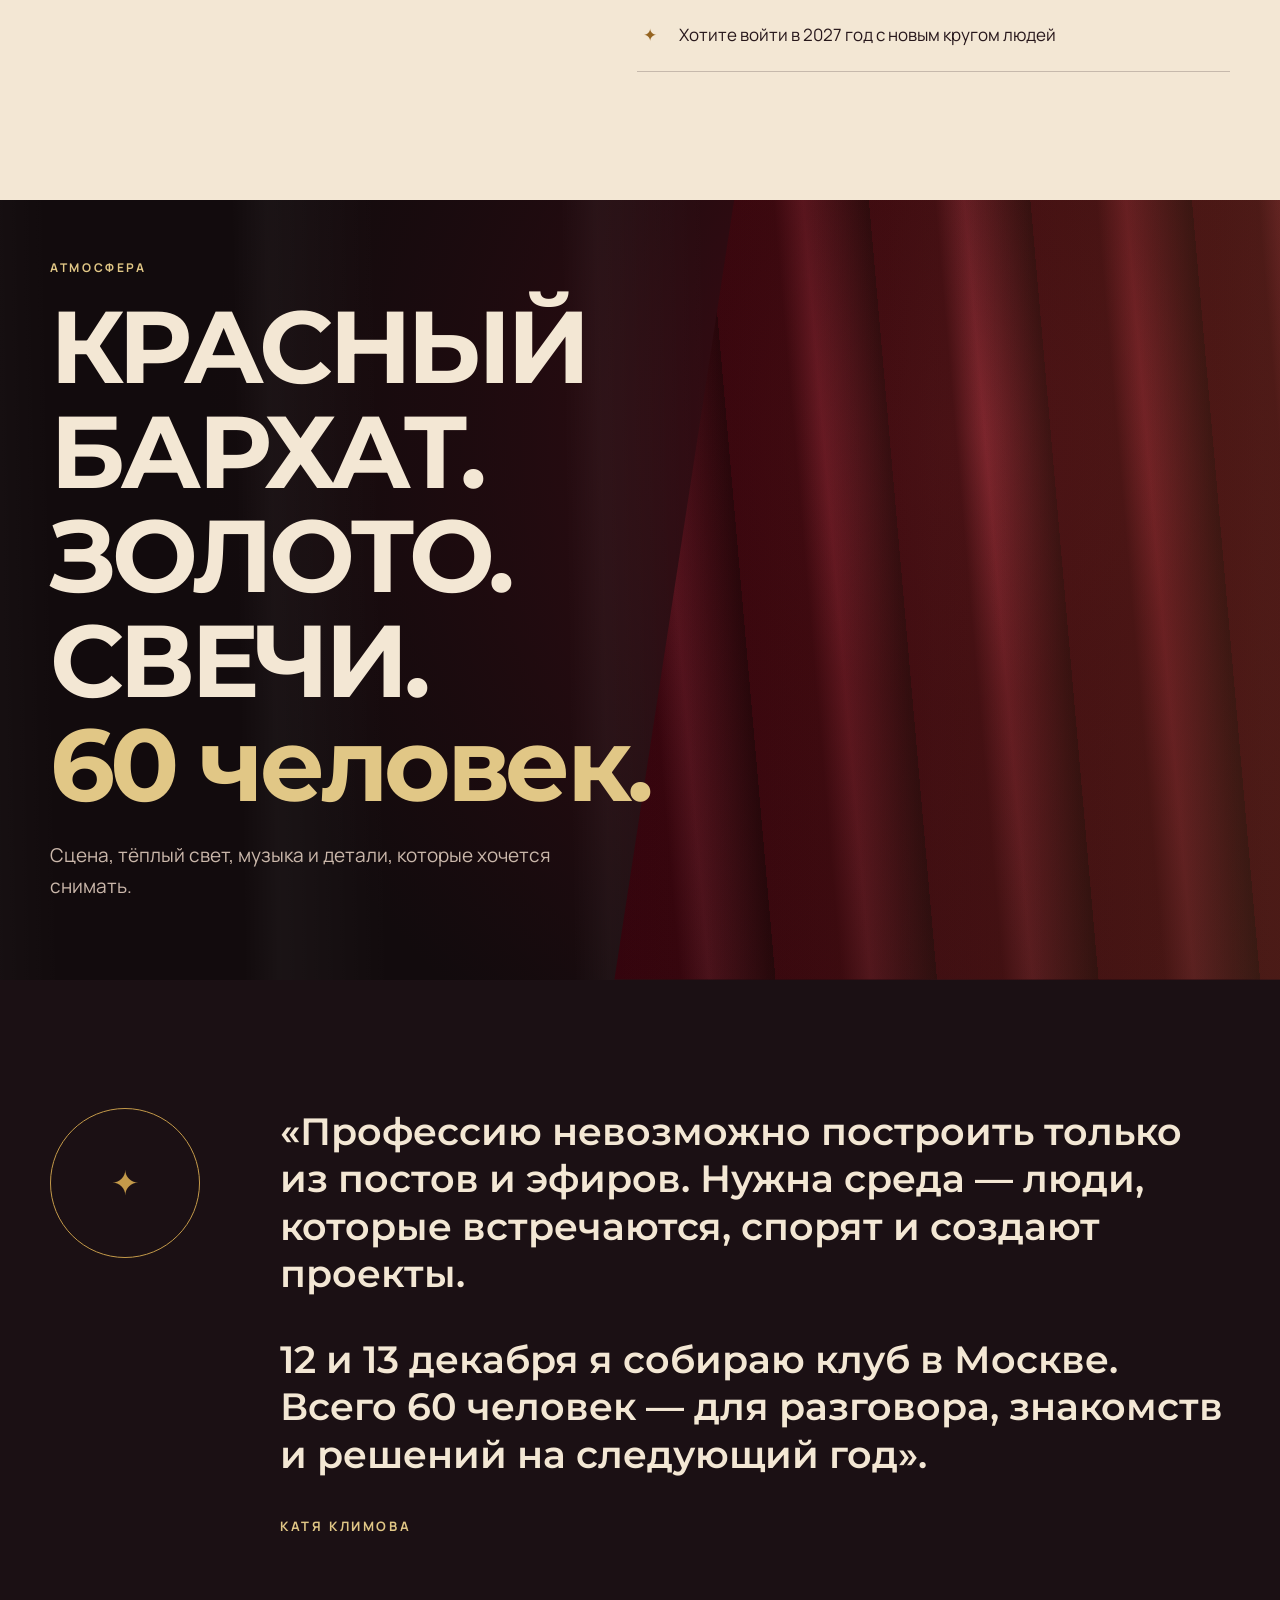
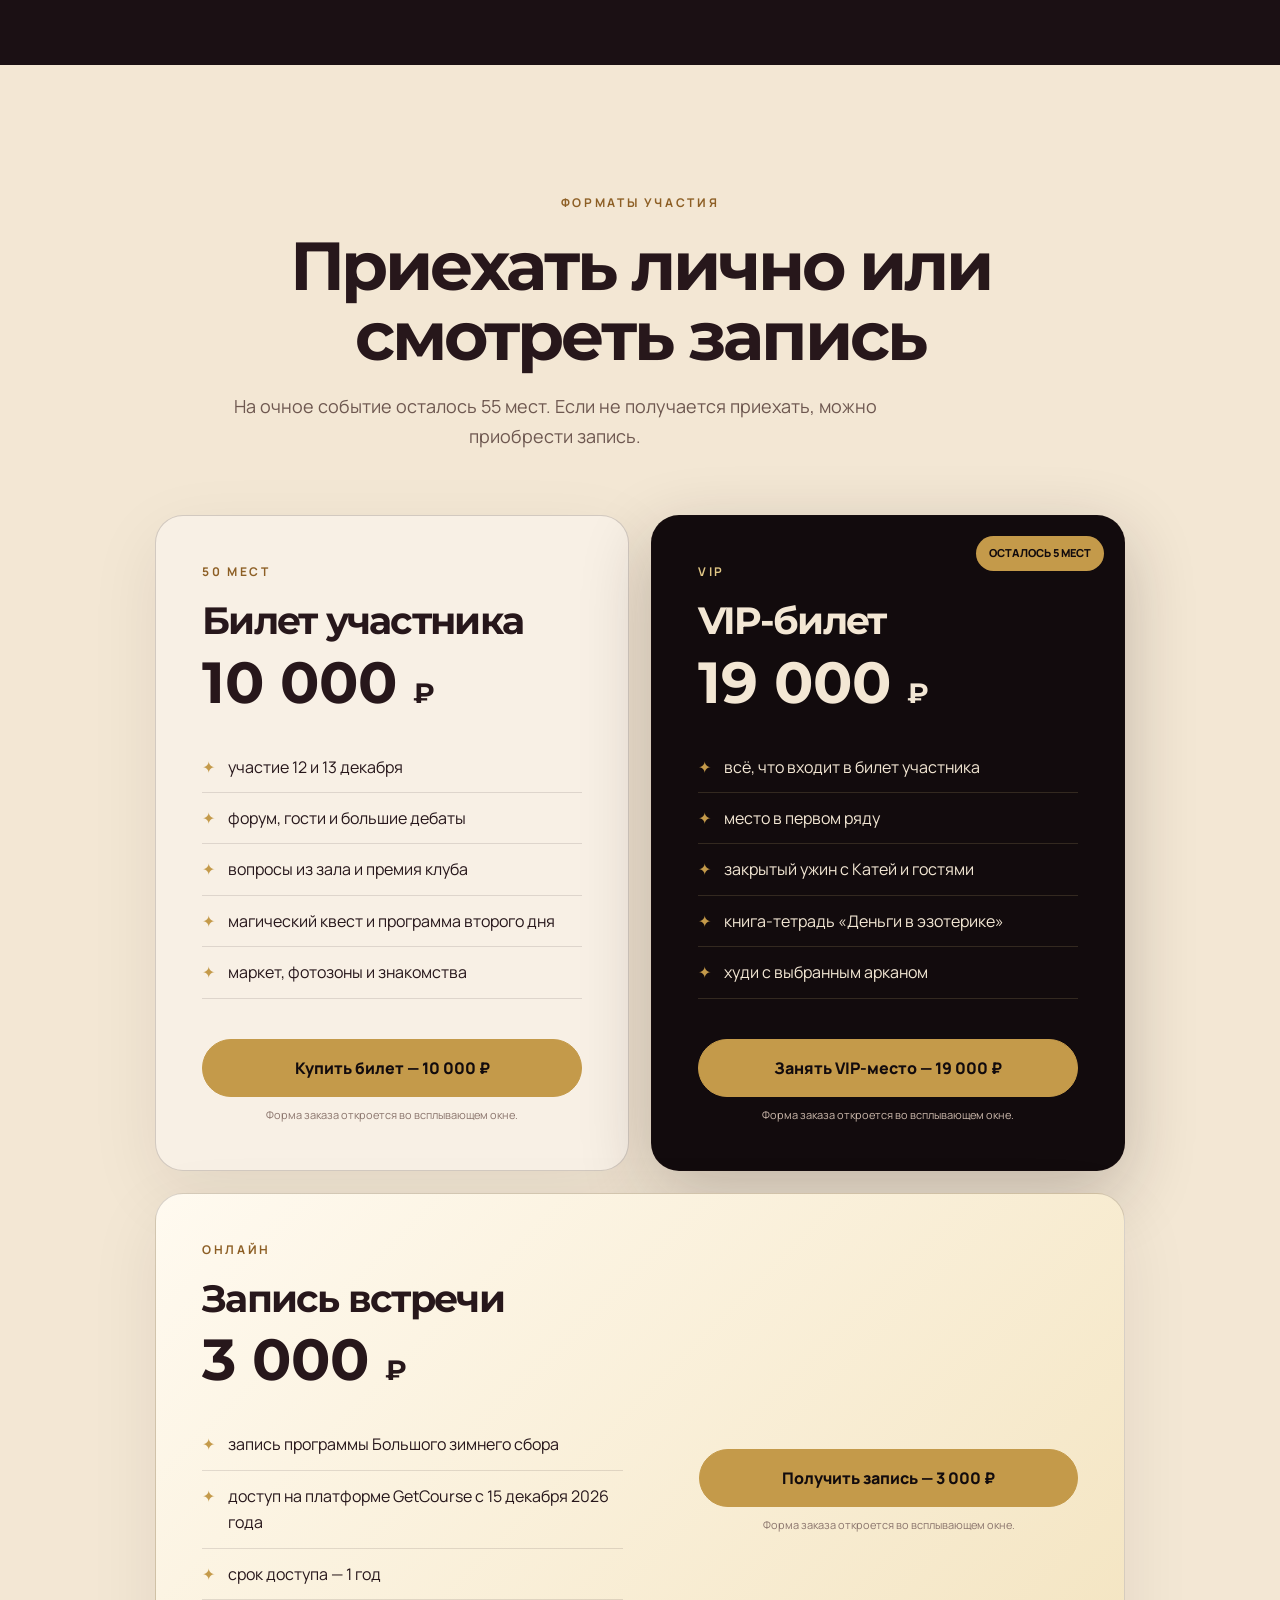
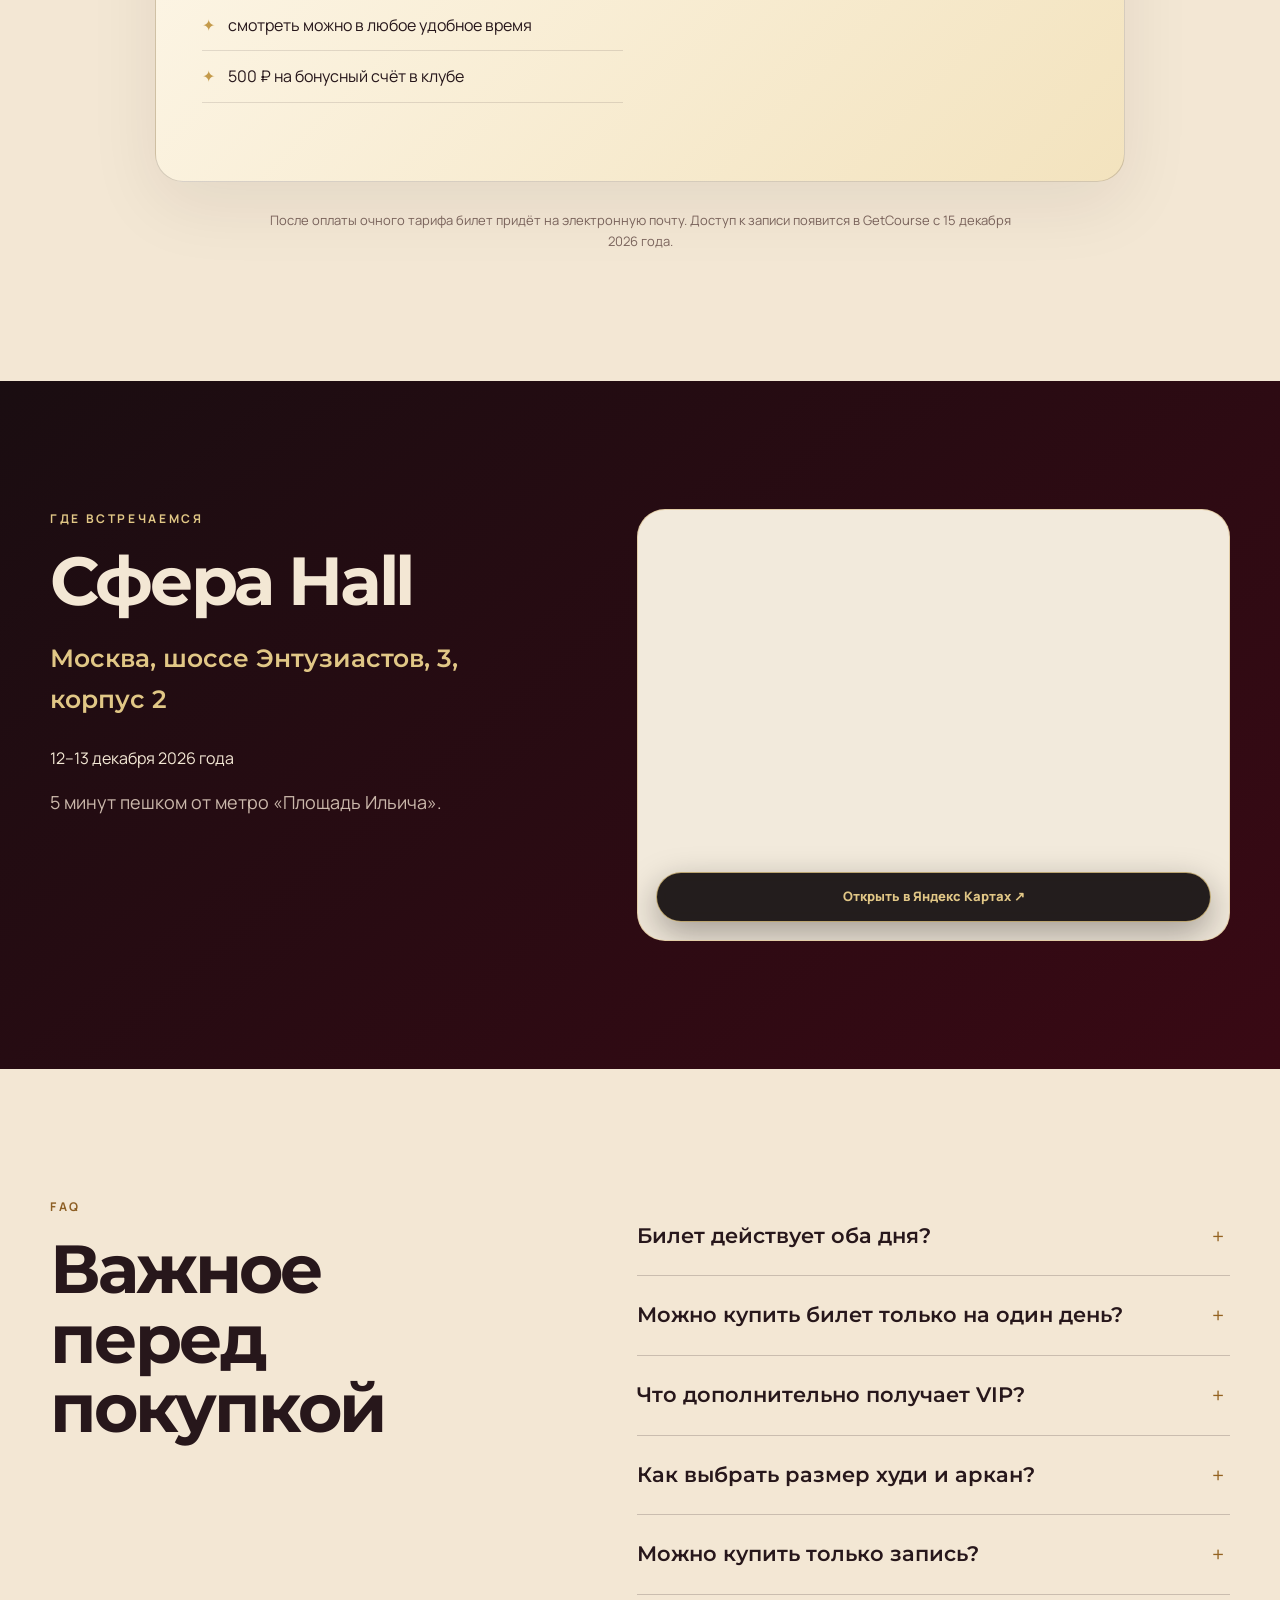
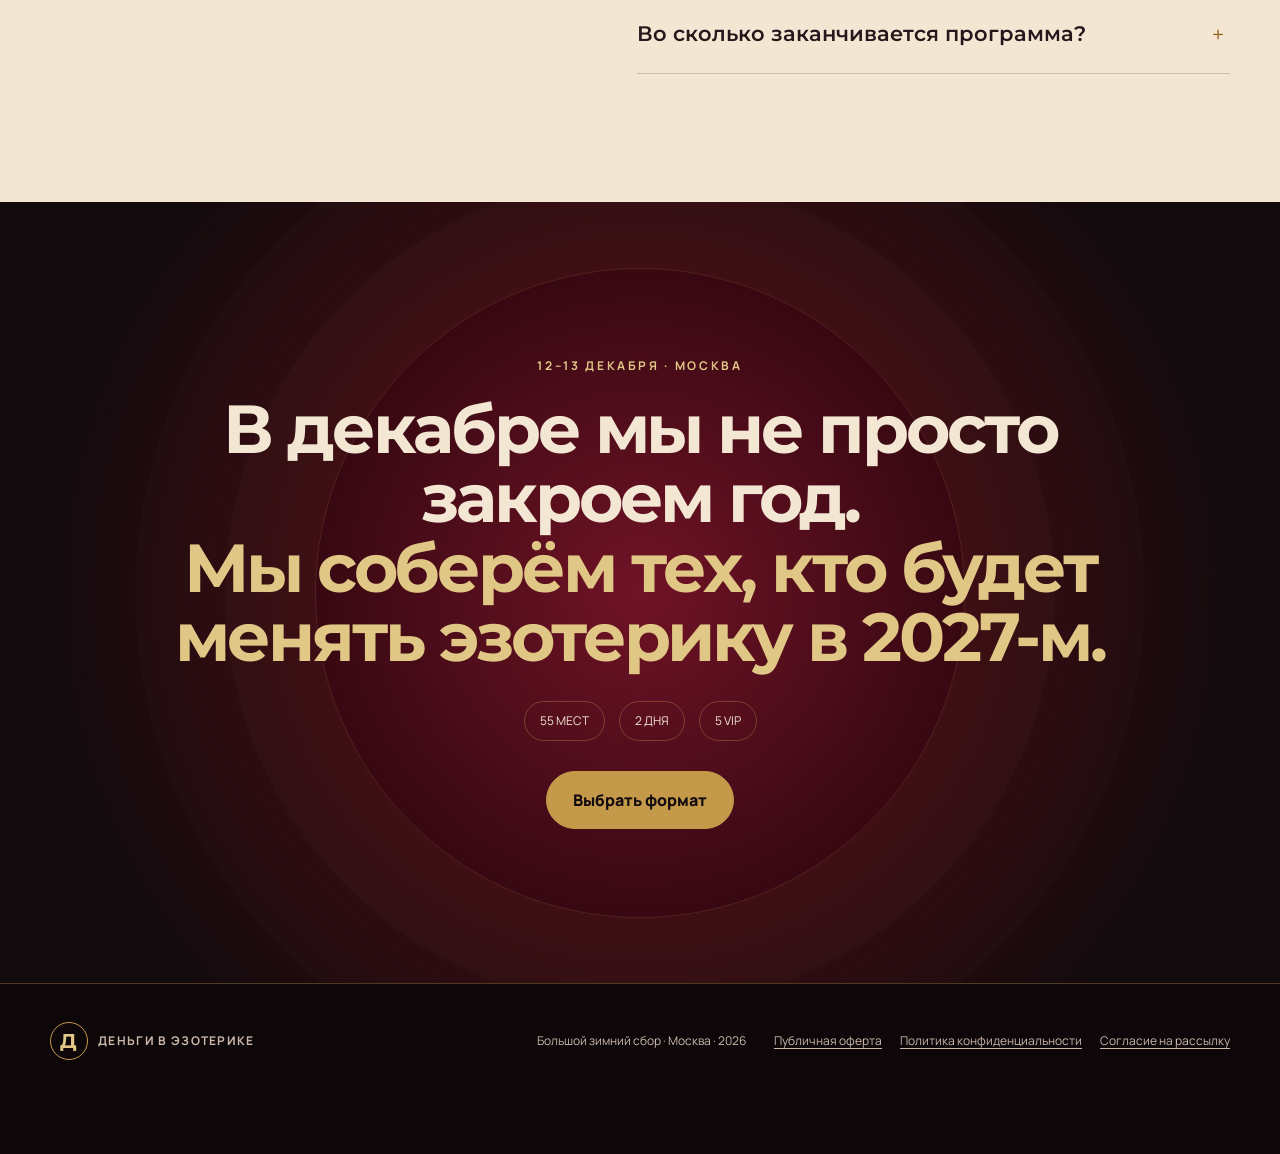
==== commit eabb5dd7: "Update remaining ticket counts" ====
--- a/index.html
+++ b/index.html
@@ -7,11 +7,13 @@
   <meta name="description" content="Большой зимний сбор клуба «Деньги в эзотерике» — 12–13 декабря 2026 года в Москве.">
   <title>Большой зимний сбор клуба «Деньги в эзотерике»</title>
   <link rel="icon" href="favicon.svg" type="image/svg+xml">
+  <link rel="dns-prefetch" href="//katiklimova.ru">
+  <link rel="preconnect" href="https://katiklimova.ru" crossorigin>
   <link rel="preconnect" href="https://fonts.googleapis.com">
   <link rel="preconnect" href="https://fonts.gstatic.com" crossorigin>
   <link href="https://fonts.googleapis.com/css2?family=Manrope:wght@400;500;600;700;800&family=Montserrat:wght@600;700;800&display=swap" rel="stylesheet">
-  <link rel="stylesheet" href="styles.css?v=20261107-1">
-  <script src="script.js?v=20261107-1" defer></script>
+  <link rel="stylesheet" href="styles.css?v=20261107-3">
+  <script src="script.js?v=20261107-2" defer></script>
 </head>
 <body>
   <a class="skip-link" href="#main">К содержанию</a>
@@ -38,8 +40,8 @@
 
       <div class="hero__facts" aria-label="Главные факты">
         <div><strong>2</strong><span>разных дня</span></div>
-        <div><strong>60</strong><span>мест всего</span></div>
-        <div><strong>10</strong><span>VIP-мест</span></div>
+        <div><strong>55</strong><span>мест всего</span></div>
+        <div><strong>5</strong><span>VIP-мест</span></div>
       </div>
 
       <div class="hero__actions">
@@ -96,7 +98,7 @@
             <div class="timeline__item"><time>14:40</time><div><h4>Большие дебаты</h4><p>Деньги, доверие, ответственность, ИИ и будущее профессии.</p></div></div>
             <div class="timeline__item"><time>16:30</time><div><h4>Спросите у тех, кто знает</h4><p>Прямые вопросы из зала и честные ответы людей, которые уже построили имя в эзотерике.</p></div></div>
             <div class="timeline__item"><time>17:20</time><div><h4>Премия клуба</h4><p>Номинации, истории участниц, ролики, награды и общее фото.</p></div></div>
-            <div class="timeline__item timeline__item--vip"><time>18:20</time><div><h4>Закрытый VIP-ужин</h4><p>Катя, волшебные гости и только 10 обладателей VIP-билетов — за одним столом.</p></div></div>
+            <div class="timeline__item timeline__item--vip"><time>18:20</time><div><h4>Закрытый VIP-ужин</h4><p>Катя, волшебные гости и только 5 обладателей VIP-билетов — за одним столом.</p></div></div>
           </div>
         </article>
 
@@ -186,7 +188,7 @@
         <div class="section-heading section-heading--center reveal">
           <p class="eyebrow eyebrow--dark">Форматы участия</p>
           <h2>Приехать лично или смотреть запись</h2>
-          <p>На очное событие — 60 мест. Если не получается приехать, можно приобрести запись.</p>
+          <p>На очное событие осталось 55 мест. Если не получается приехать, можно приобрести запись.</p>
         </div>
         <div class="ticket-grid">
           <article class="ticket-card reveal">
@@ -205,7 +207,7 @@
           </article>
 
           <article class="ticket-card ticket-card--vip reveal">
-            <span class="ticket-card__badge">Только 10 мест</span>
+            <span class="ticket-card__badge">Осталось 5 мест</span>
             <div class="ticket-card__top"><p class="eyebrow">VIP</p><h3>VIP-билет</h3><p class="price">19 000 <span>₽</span></p></div>
             <ul>
               <li>всё, что входит в билет участника</li>
@@ -281,7 +283,7 @@
       <div class="shell final-cta__content reveal">
         <p class="eyebrow">12–13 декабря · Москва</p>
         <h2>В декабре мы не просто закроем год.<br><em>Мы соберём тех, кто будет менять эзотерику в 2027-м.</em></h2>
-        <div class="final-cta__facts"><span>60 мест</span><span>2 дня</span><span>10 VIP</span></div>
+        <div class="final-cta__facts"><span>55 мест</span><span>2 дня</span><span>5 VIP</span></div>
         <a class="button" href="#tickets">Выбрать формат</a>
       </div>
     </section>
--- a/styles.css
+++ b/styles.css
@@ -154,6 +154,24 @@
 .payment-gate__hint { margin: 9px 0 0; color: #8b756d; font-size: 11px; text-align: center; }
 .ticket-card--vip .payment-gate__hint { color: var(--ink-muted); }
 .payment-widget { width: 100%; overflow: hidden; }
+.payment-widget.is-loading {
+  min-height: 120px;
+  display: grid;
+  place-items: center;
+}
+.payment-widget.is-loading::before {
+  content: "Загружаем форму заказа…";
+  padding: 30px 12px;
+  color: #7c655d;
+  font-size: 13px;
+  text-align: center;
+}
+.payment-widget iframe {
+  display: block;
+  width: 100% !important;
+  min-height: 680px !important;
+}
+.payment-widget.is-loading iframe { grid-area: 1 / 1; }
 .payment-widget:empty { display: none; }
 .payment-is-open { overflow: hidden; }
 .payment-modal[hidden] { display: none; }
@@ -174,6 +192,7 @@
   .payment-modal__dialog { width: 100%; max-height: 92vh; padding: 28px 18px 24px; border-radius: 24px 24px 0 0; }
   .payment-modal__dialog h2 { margin-right: 40px; }
   .payment-modal__close { top: 12px; right: 12px; }
+  .payment-widget iframe { min-height: 760px !important; }
 }
 
 .venue { background: linear-gradient(140deg, #1a0d11, #390914); }
